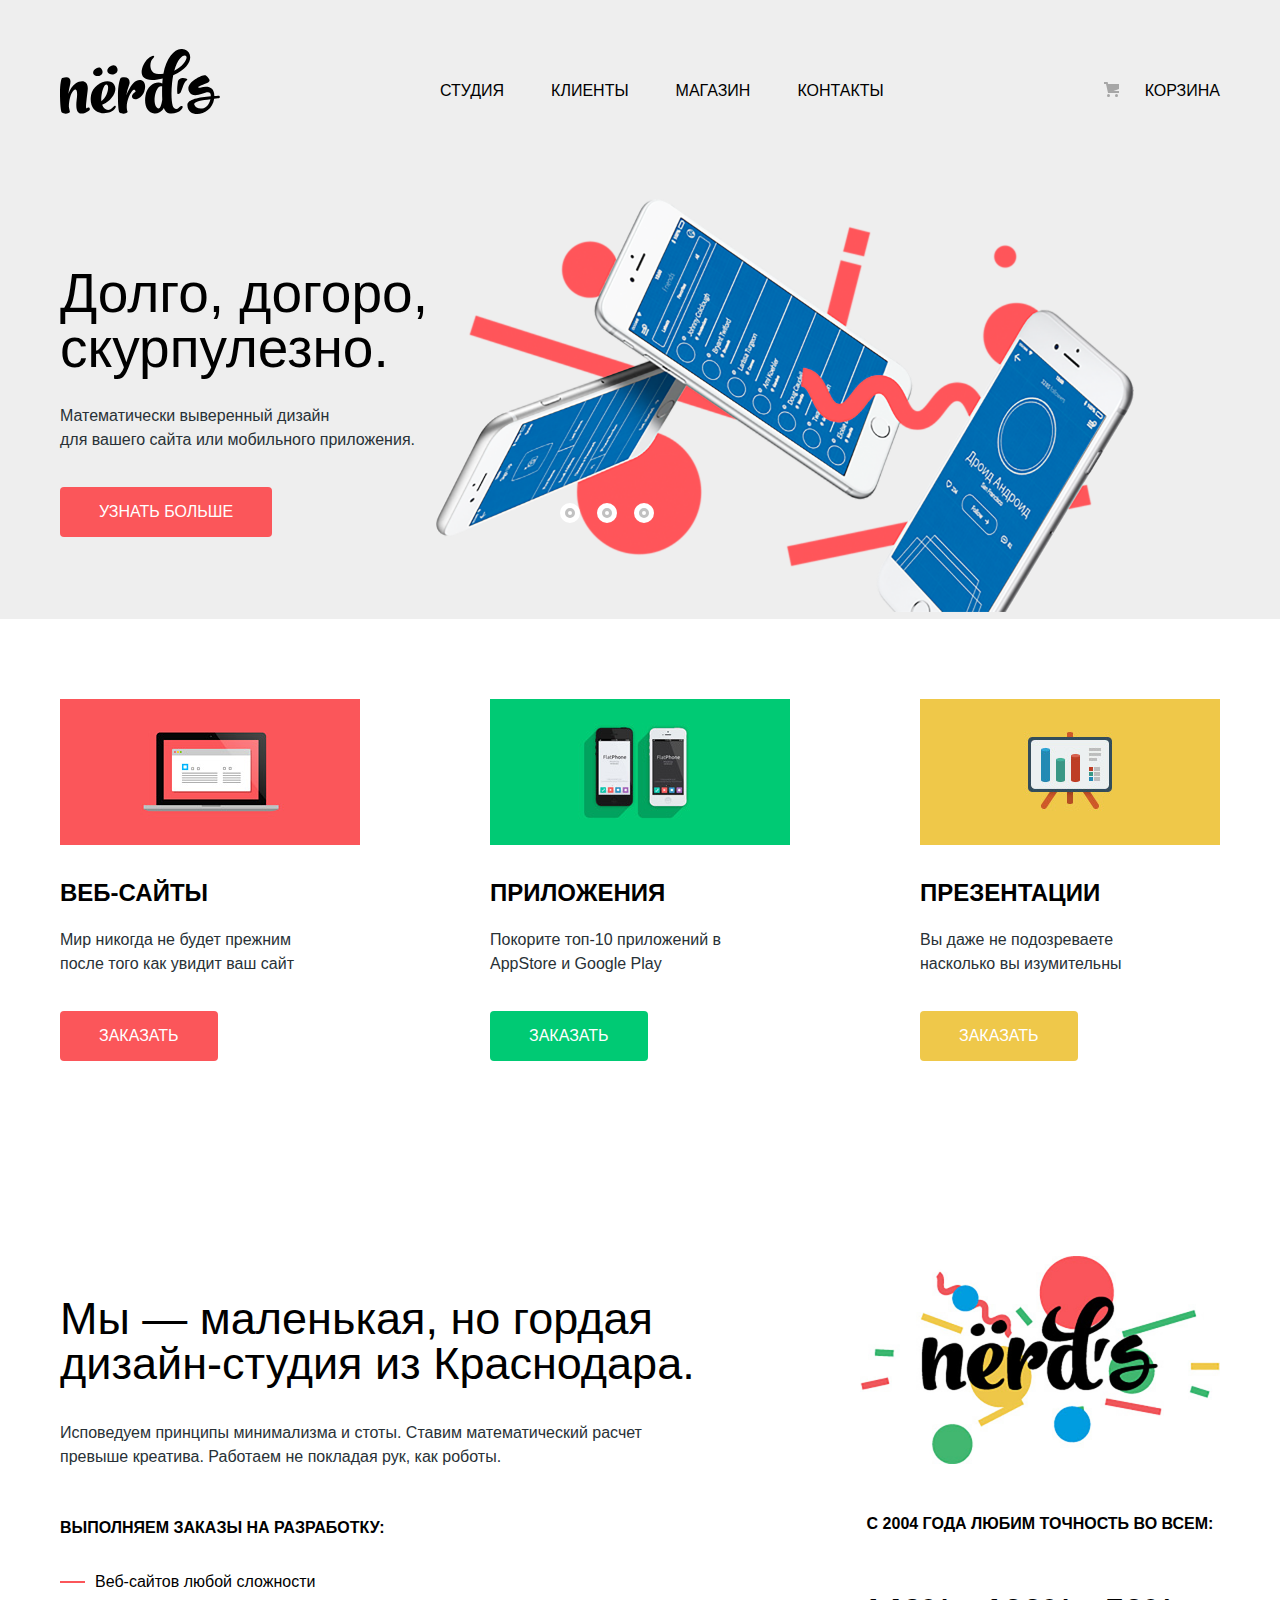
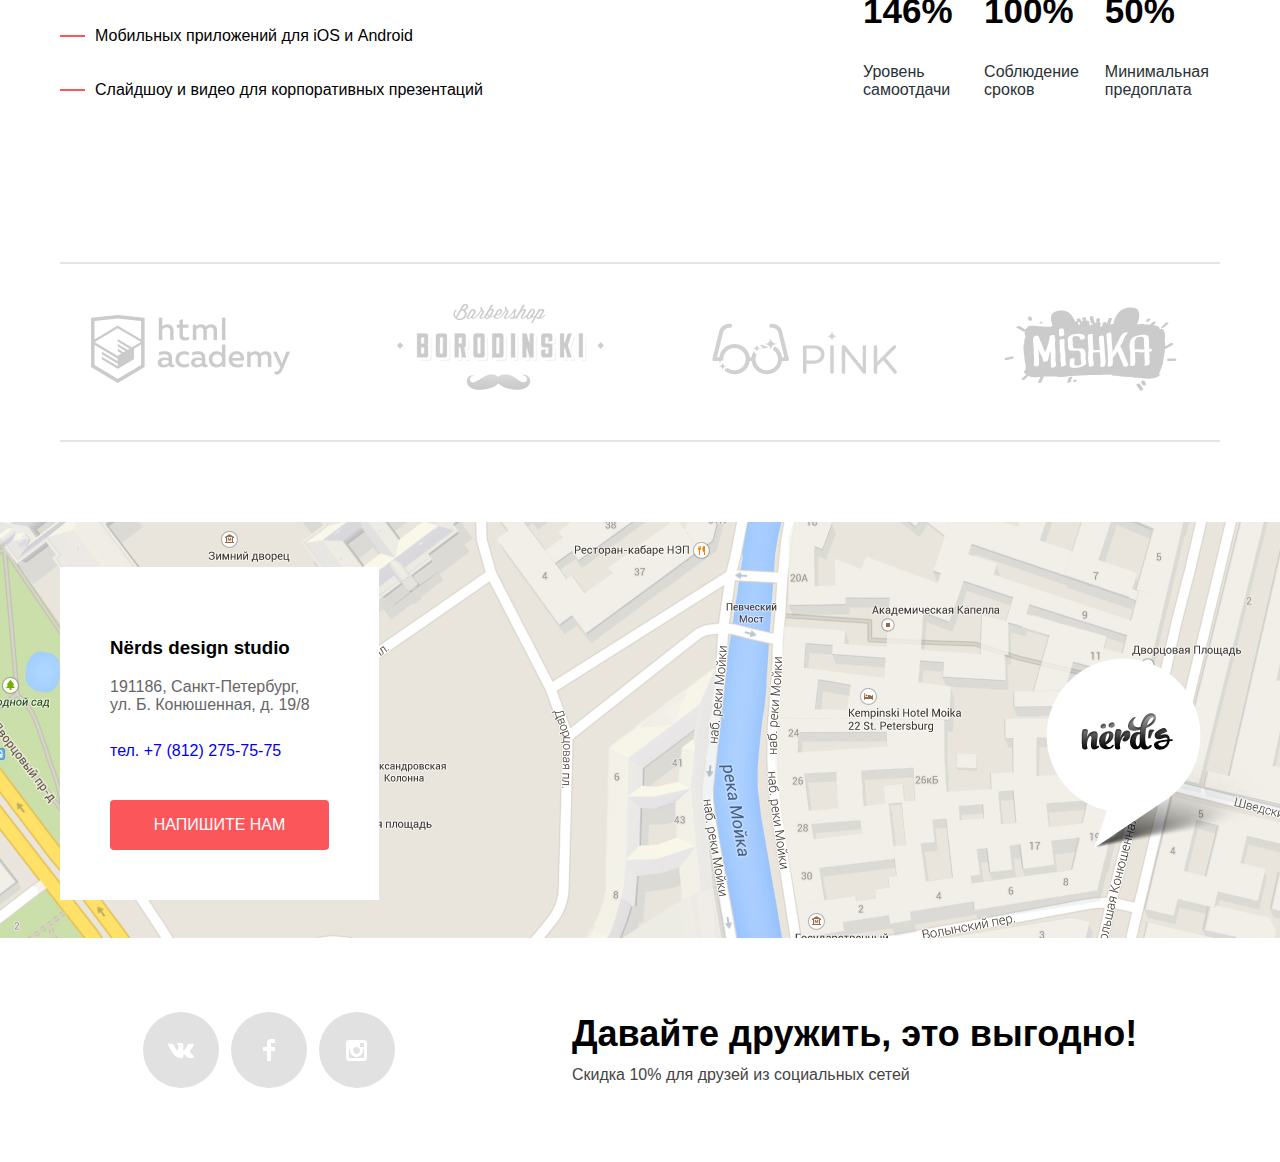
==== index.html @ 9aa7161d "Сделала слайдер, заменила картинки, прошлась по стаилгайду" ====
<!DOCTYPE html>
<html lang="ru">
  <head>
    <meta charset="utf-8">
    <link rel="stylesheet" href="css/normalize.css">
    <link rel="stylesheet" href="css/styles.css">
    <title>HTML Academy: Нёрдс</title>
  </head>
  <body>
    <header class="main-header">
      <div class="container">
        <nav class="main-navigation">        
          <a class="main-logo">
            <img class="logo" src="img/nerds-logo.svg" width="160" height="65" alt="Логотип Нердс">
          </a>
          <ul class="links">
            <li><a class="links-item" href="#">Студия</a></li>
            <li><a class="links-item" href="#">Клиенты</a></li>
            <li><a class="links-item" href="catalog.html">Магазин</a></li>
            <li><a class="links-item" href="#">Контакты</a></li>
          </ul>
          <a class="links-item cart" href="#">Корзина </a>
        </nav>
      </div>
    </header>
    <main>
      <input class="visually-hidden" type="radio" id="product-1" name="toggle" checked>
      <input class="visually-hidden" type="radio" id="product-2" name="toggle">
      <input class="visually-hidden" type="radio" id="product-3" name="toggle">

      <div class="slider-background">
        <div class="container">
          <section class="slider-section">
            <div class="slider-controls">
              <label for="product-1">Первый</label>
              <label for="product-2">Второй</label>
              <label for="product-3">Третий</label>
            </div>
            
            <div class="slide" id="slide1">
              <div class="slider-box">
                <div class="slider-description">
                  <h3 class="slider-title phone">Долго, догоро, скурпулезно.</h3>
                  <p class="slider-text phone">Математически выверенный дизайн<br> 
                  для вашего сайта или мобильного приложения.</p>
                  <a class="main-button" href="#">Узнать больше</a>
                </div>
                <div>
                  <img class="slider-image-phone" src="img/slide-picture_phone.png" width="698" height="413" alt="слайдер-телефоны">
                </div>
              </div>
            </div>
            
            <div class="slide" id="slide2">
              <div class="slider-box">
                <div class="slider-description">
                  <h3 class="slider-title pc">Любим математику как никто другой</h3>
                  <p class="slider-text pc">Никакого креатива, только математические формулы для расчета идеальных пропорций.</p>
                  <a class="main-button" href="#">Узнать больше</a>
                </div>
                <div>
                  <img class="slider-image-pc" src="img/slide-picture_pc.png" width="663" height="413" alt="слайдер-компьютеры">
                </div>
              </div>
            </div>
            
            <div class="slide" id="slide3">
              <div class="slider-box">
                <div class="slider-description">
                  <h3 class="slider-title gadget">Только ночь, только хардкор</h3>
                  <p class="slider-text gadget">Работать днем, как все? Мы против этого.<br> Ближе к полуночи работа только начинается.</p>
                  <a class="main-button" href="#">Узнать больше</a>
                </div>
                <div>
                  <img class="slider-image-gadget" src="img/slide-picture_gadget.png" width="759" height="413" alt="слайдер-телефоны">
                </div>
              </div>
            </div>
            
          </section>
        </div>
      </div>

      <h1 class="visually-hidden">Студия Нердс</h1>
      <section>          
      <h2 class="visually-hidden">Товары</h2>
        <div class="container">
          <ul class="goods">
            <li class="web-sites">
              <img class="goods-image" src="img/advantage-picture-red.png" width="300" height="146" alt="веб-сайты">
              <h3 class="goods-title">Веб-сайты</h3>
              <p class="goods-text">Мир никогда не будет прежним после того как увидит ваш сайт</p>
              <a class="main-button" href="#">Заказать</a>
            </li>
            <li class="app">
              <img class="goods-image" src="img/advantage-picture-green.png" width="300" height="146" alt="приложения">
              <h3 class="goods-title">Приложения</h3>
              <p class="goods-text">Покорите топ-10 приложений в AppStore и Google Play</p>
              <a class="main-button" href="#">Заказать</a>
            </li>
            <li class="presentation">
              <img class="goods-image" src="img/advantage-picture-yellow.png" width="300" height="146" alt="презентации">
              <h3 class="goods-title">Презентации</h3>
              <p class="goods-text">Вы даже не подозреваете насколько вы изумительны</p>
              <a class="main-button" href="#">Заказать</a>
            </li>
          </ul>
        </div>
      </section>

      <section class="about">
        <div class="container">
          <div class="about">
            <div class="about-text">
              <h3>Мы — маленькая, но гордая дизайн-студия из Краснодара.</h3>
              <p>Исповедуем принципы минимализма и стоты. Ставим математический расчет превыше  креатива. Работаем не покладая рук, как роботы.</p>
              <h4>Выполняем заказы на разработку:</h4>
              <ul class="order">
                <div class="line">
                  <li>Веб-сайтов любой сложности</li><div>
                <div class="line">
                  <li>Мобильных приложений для iOS и Android</li><div>
                <div class="line">
                  <li>Слайдшоу и видео для корпоративных презентаций</li><div>
              </ul>
            </div>

            <div class="about-numbers">
              <img src="img/nerds-picture.jpg" width="360" height="208" alt="Картинка Нердс">
              <p>с 2004 года Любим точность во всем:</p>
              <table>
                <tr class="table-values">
                  <td>146%</td>
                  <td>100%</td>
                  <td>50%</td>
                </tr>
                <tr class="table-features">
                  <td>Уровень самоотдачи</td>
                  <td>Соблюдение сроков</td>
                  <td>Минимальная предоплата</td>
                </tr>
              </table>
            </div>
          </div>
        </div>
      </section>

      <section class="partners">
        <div class="container">
          <div class="partners-links">
            <a href="https://htmlacademy.ru/intensive/htmlcss">
              <img src="img/htmlacademy-logo.png" width="199" height="68" alt="Логотип Академии HTML">
            </a>
            <a href="#">
              <img src="img/borodinski-logo.png" width="209" height="90" alt="Логотип Бородинский">
            </a>
            <a href="#">
              <img src="img/pink-logo.png" width="185" height="52" alt="Логотип Pink">
            </a>
            <a href="#">
              <img src="img/mishka-logo.png" width="173" height="84" alt="Логотип Мишка">
            </a>
          </div>
        </div>
      </section>
      
      <section class="map-section"> 
        <div class="container">
          <div class="map-textbox">
            <h3>Nёrds design studio</h3>
            <p>191186, Санкт-Петербург,<br> 
                ул. Б. Конюшенная, д. 19/8</p>
            <a href="#" >тел. +7 (812) 275-75-75</a>
            <a class="main-button" href="#">Напишите нам</a>
          </div>
        </div>
      </section>
      
    </main>
    <footer>
      <div class="container">
        <div class="bottom-footer">
          <ul class="footer-icon">
            <li>
              <a href="#" aria-label="Вконтакте">
                <img src="img/vk-icon.svg" width="26" height="15" alt="Vkontake">
              </a>
            </li>
            <li>
              <a href="#" aria-label="Фейсбук">
                <img src="img/fb-icon.svg" width="12" height="22" alt="Facebook">
              </a>
            </li>
            <li>
              <a href="#" aria-label="Инстаграм">
                <img src="img/insta-icon.svg" width="21" height="21" alt="instagram">
              </a>
            </li>
          </ul>
          <div class="footer-text">
            <h2>Давайте дружить, это выгодно!</h2>
            <p>Скидка 10% для друзей из социальных сетей</p>
          </div>
        </div>
      </div>
    </footer>
    <div class="popup">
      <div class="popup-top">
        <p>Напишите нам</p>
        <a href="#" class="close-cross-button"></a>
        <span class="visually-hidden">Закрыть<span>
      </div>
      <form class="popup-form" action="https://echo.htmlacademy.ru" method="post">
        <div>
          <label for="user-name">Ваше имя:</label>
          <input class="popup-field name" id="user-name" type="text" name="name" placeholder="Имя Фамилия" required>
        </div>
        <div>
          <label for="user-email">Ваш e-mail:</label>
          <input class="popup-field email" id="user-email" type="email" name="email" placeholder="email@example.com" required>
        </div>
        <div>
          <label for="user-text">Текст письма:</label>
          <textarea class="popup-field text" name="comment" id="user-text" rows="5" placeholder="В свободной форме" required></textarea>
        </div>
        <button class="main-button">Отправить</button>
      </form>      
    </div>
  </body>
</html>
---- css/styles.css ----
@font-face {
  font-family: "Roboto";
  src: url("fonts/roboto.woff2") format("woff2");
  src: url("fonts/roboto.woff") format("woff");
  font-weight: normal;
  font-style: normal;
}

@font-face {
  font-family: "Roboto";
  src: url("fonts/robotomedium.woff2") format("woff2");
  src: url("fonts/robotomedium.woff") format("woff");
  font-weight: 500;
  font-style: normal;
}

@font-face {
  font-family: "Roboto";
  src: url("fonts/robotobold.woff2") format("woff2");
  src: url("fonts/robotobold.woff") format("woff");
  font-weight: bold;
  font-style: normal;
}

body {
  font-family: "Roboto", Arial, sans-serif;
  font-size: 16px;
  line-height: 24px;
  color: #000000;
  background-color: #ffffff;  
}

html { 
  box-sizing: border-box; 
}

*, *::before, *::after { 
  box-sizing: inherit; 
}

a {
  text-decoration: none
}

.main-header {
  background-color: #eeeeee;
  margin: 0 auto; 
}

.main-navigation {
  color: #000000;  
  text-transform: uppercase;
  font-weight: 500;
  display: flex;
  justify-content: space-between;
  padding-top: 49px;
  line-height: 30px;
  width: 1160px;
  margin: 0 auto;
  align-items: center;
}

.main-navigation li {
  list-style: none;
}

.main-logo {  
  width: 160px;
  height: 65px;
} 

.logo:hover,
.logo:focus {
  opacity: 0.8;
}

.logo:active {
  opacity: 0.3;
}

.links {
  display: flex;
  justify-content: space-between;
  flex-wrap: wrap;
  padding: 0;
  margin: 0 30px;
  
}

.links li {
  padding: 26px 0px 8px;
  align-items: center;
}

.links li:not(:last-child) {
  padding-right: 47px;
}

.links-item {
  color: #000000;
}

.links-item:hover{
  color: #fb565a;
}

.links-item:active {
  color: rgba(0, 0, 0, 0.3);
}

.links-item-active {
  border-bottom: 2px solid #fb565a;
  color: inherit;
}

.cart {
  padding:26px 0 8px 41px;
  position: relative;

}

.cart::before {
  position: absolute;
  content: "";
  width: 15px;
  height: 15px;
  background-image: url(../img/cart-icon.svg);
  background-repeat: no-repeat;
  top: 32px;
  left: 0px;
}

.container {
  margin: 0 auto;
  width: 1160px;
}

.slider-background {
  background-color: #eeeeee;
}

.slider-section {
  display: block;
  width: 1160px;
  margin: 0 auto;
  margin-bottom: 80px;
  position: relative;
}

.slider-controls label {
  display: inline-block;
  width: 18px;
  height: 18px;
  margin-right: 17px;

  vertical-align: top;

  background-color: transparent;
  border: 10px solid #ffffff;
  border-radius: 50%;
  cursor: pointer;
  position: relative;
}

.slider-controls label::after {
  content: "";

  position: absolute;
  top: -5px;
  left: -5px;

  width: 10px;
  height: 10px;

  background-color: transparent;
  border: 3px solid #c1c1c1;
  border-radius: 50%;
}

.slider-controls {
  position: absolute;
  bottom: 92px;
  left: 500px;
  z-index: 20;
  
  font-size: 0;
}

.slide {
  display: none;
}

#product-1:checked ~ .slider-background #slide1,
#product-2:checked ~ .slider-background #slide2,
#product-3:checked ~ .slider-background #slide3 {
  display: block;
}

.slider-description {
  padding-top: 67px;
}

.slider-box {
  display: flex;
  padding-top: 85px;
}

.slider-title {
  color: #000000;  
  font-weight: 500;
  font-size: 55px;
  line-height: 55px;
  padding: 0px;
  margin: 0px;
}

.slider-title.phone {
  width: 376px;
}

.slider-title.pc {
  width: 515px;
}

.slider-title.gadget {
  width: 408px;
}

.slider-text {
  color: #283136;
  padding-top: 28px;
  padding-bottom: 35px;
  margin: 0px;
}

.slider-text.phone {
  width: 361px;
}

.slider-text.pc {
  width: 409px;
}

.slider-text.gadget {
  width: 343px;
}

.main-button {
  font-weight: 500;
  display: inline-block;
  padding: 16px 39px;
  line-height: 18px;
  background-color: #fb565a;
  text-transform: uppercase;
  color: white;
  border-radius: 4px;
  text-align: center;
}

.slider-box a {
  background-color: #fb565a;
}

.slider-box a:hover,
.slider-box a:focus {
  background-color: #e74246;
}

.slider-box a:active {
  background-color: #d7373b;
  color: rgba(255, 255, 255, 0.3);
  box-shadow: 0 3 0 0 rgba(0, 1, 1, 0.1);
}

.goods {
  display: flex;
  justify-content: space-between;
  padding: 0;
  width: 1160px;
  margin: 0 auto;
}

.web-sites,
.app,
.presentation {
  width: 300px;
}

.goods-image {
  margin-bottom: 26px;
}

.goods li {
  list-style-type: none;
}

.goods-title {
  font-weight: bold;
  font-size: 24px;
  line-height: 30px;
  text-transform: uppercase;
  margin: 0;
}

.goods-text {
  color: #283136;
  padding: 20px 40px 0px 0px;
  margin: 0;
  padding-bottom: 35px;
}

.goods a {
  font-weight: 500;
  line-height: 18px;
  text-align: center;
  color:#ffffff;
  text-transform: uppercase;
  margin-bottom: 35px;
}

.web-sites a {
  background-color: #fb565a;
}

.web-sites a:hover,
.web-sites a:focus {
  background-color: #e74246;
}

.web-sites a:active {
  background-color: #d7373b;
  color: rgba(255, 255, 255, 0.3);
  box-shadow: 0 3 0 0 rgba(0, 1, 1, 0.1);
}

.app a {
  background-color: #00ca74;
}

.app a:hover,
.app a:focus {
  background-color: #00bc6c;
}

.app a:active {
  background-color: #00aa62;
  color: rgba(255, 255, 255, 0.3);
  box-shadow: 0 3 0 0 rgba(0, 1, 1, 0.1);
}

.presentation a {
  background-color: #efc84a;
}

.presentation a:hover,
.presentation a:focus {
  background-color: #eab534;
}

.presentation a:active {
  background-color: #e5a722;
  color: rgba(255, 255, 255, 0.3);
  box-shadow: 0 3 0 0 rgba(0, 1, 1, 0.1);
}

.visually-hidden:not(:focus):not(:active) {
  position: absolute;
  width: 1px;
  height: 1px;
  margin: -1px;
  border: 0;
  padding: 0;
  white-space: nowrap;
  clip-path: inset(100%);
  clip: rect(0 0 0 0);
  overflow: hidden;
}

.about {
  display: flex;
  justify-content: space-between;
  padding: 80px 0px;
  width: 1160px;
  margin: 0 auto;
}

.about-text {
  width: 650px;
}

.about-text h3 {
  font-size: 45px;
  line-height: 45px;
  font-weight: 500;
  margin: 0px;
  padding-bottom: 35px;
  padding-top: 40px;
}

.about-text p {
  color: #283136;
  width: 614px;
  margin: 0px;
  padding-bottom: 47px;
}

.about-text h4 {
  margin: 0;
  font-weight: bold;
  text-transform: uppercase;
}
.order {
  padding: 0;
  margin:0;
}

.order li {
  list-style-type: none;
  padding-top: 30px;
  margin: 0;
  align-items: center;
}

.line li {
  display: flex;
}
.order li:before {
  content: "";
  width: 25px;
  height: 2px;
  background: #fb565a;
  margin-right: 10px;
}

.about-numbers {
  width: 360px;
}

.about-numbers img {
  margin-bottom: 41px;
}

.about-numbers p {
  font-weight: bold;
  text-align: center;
  text-transform: uppercase;
  margin: auto;
  margin-bottom: 49px;
}

.table-values td {
  font-weight: bold;
  font-size: 35px;
  line-height: 45px;
  padding-right: 25px;
  padding-bottom: 27px;
}

.table-features td {
  line-height: 18px;
  color: #283136;
}

.partners {  
  width: 1160px;
  margin: 0 auto;
  margin-bottom: 80px;
  position: relative;
}

.partners-links {
  height: 180px;
  display: flex;
  justify-content: space-between;
  align-items: center;
  padding: 0px 43px 0px 31px;
  border-top: 2px solid rgba(0, 0, 0, 0.1);
  border-bottom: 2px solid rgba(0, 0, 0, 0.1);
}

.partners-links a {
  opacity: 0.2;
}

.partners-links a:hover,
.partners-links a:focus {
  opacity: 1;
}

.partners-links a:active {
  opacity: 0.1;
}

footer {
  margin: 0 auto;
  position: relative;
}

.map-section {
  position: relative;
  height: 416px;
  background: url(../img/map.jpg) no-repeat;
  background-size: cover;
}

.map-section .container {
  position: relative;
}

.map-section img { 
  width: 100%;
  height: auto;
}

.map-textbox {
  position: absolute;
  top: 45px;
  padding: 50px 50px;
  background-color: white;
  width: 319px;
}

.map-textbox .main-button {
  width: 100%;
}

/*.map-section img:last-of-type{
  position: absolute;
  top: 2450px;
  left: 800px;*/
}

.map-textbox h3 {
  font-size: 18px;
  line-height: 30px;
  font-weight: bold;
  text-transform: uppercase;
  margin: 0px;
  padding-bottom: 32px;
}

.map-textbox p {
  line-height: 18px;
  margin: 0px;
  color: #666666;
  padding-bottom: 25px;
}

.map-textbox a:last-of-type {
  margin-top: 37px;
}

.bottom-footer {
  display: flex;
  justify-content: space-around;
  width: 1160px;
  margin: 0 auto;
}

.footer-icon {  
  list-style: none;
  padding: 0;
  margin: 0;
  display: flex;
  align-items: center;
}

.footer-icon li { 
  height: 76px;
  width: 76px; 
  background-color: #e1e1e1;
  margin-right: 12px;
  border-radius: 50%;
  justify-content: center;
  align-items: center;
}

.footer-icon a {
  display: flex;
  justify-content: center;
  align-items: center;
  padding: 0;
  margin: 0;
  height: 76px;
  width: 76px;
}

.footer-icon li:hover,
.footer-icon li:focus {
  background-color: #e74246;
}

.footer-icon li:active {
  background-color: #d7373b;
  box-shadow: 0 3 0 0 rgba(0, 1, 1, 0.1);
}

.footer-icon img:active {
  opacity: 0,3;
}

.footer-text {
  text-align: left;
  align-self: center;
}

.footer-text h2 {
  font-size: 36px;
  line-height: 36px;
  font-weight: bold;
  padding: 78px 0px 12px;
  margin: 0;
}

.footer-text p {
  line-height: 22px;
  color: #444444;
  padding-bottom: 76px;
  margin: 0;
}

.popup {
  position: fixed;
  right: 0px;
  bottom: 950px;
  background-color: #ffffff;
  width: 960px;
  height: 590px;
  padding: 73px 100px 0px;
  margin: 0 auto;
  position: relative;
  box-shadow: 0px 20px 40px rgba(0, 1, 1, 0.75);
  display: none;
}

.popup-top {
  display: flex;
  justify-content: space-between;
}

.close-cross-button::before {
  position: absolute;
  content: "";
  top: 78px;
  left: 849px;
  width: 21px;
  height: 21px;
  background-image: url("../img/close-cross.svg");
  background-repeat: no-repeat;
  opacity: 0.3;
}

.close-cross-button:hover::before,
.close-cross-button:focus::before {
  opacity: 1;
}

.close-cross-button:active::before {
  opacity: 0.1;
}

.popup-form {
  display: flex;
  flex-wrap: wrap;
  flex-direction: row;
}

.popup-form label {
  display: block;
}

.popup p {
  font-weight: 500;
  font-size: 45px;
  line-height: 45px;
  padding-bottom: 49px;
  margin: 0;
}

.popup label {
  font-weight: bold;
  line-height: 18px;
}

.popup-field {
  color: #444444;
  line-height: 18px;
  border: 2px solid #d7dcde;
  padding: 16px;
}

.popup-field::placeholder {
  color: rgba(68, 68, 68, 0.5)

}

.popup-field:hover {
  border-color: #b4b9bb;
}

.popup-field:focus {
  border-color: #000000;
}

.popup-field:invalid {
  border-color: #e74246;
  color: #e74246;
}

.name, .email {
  width: 360px;
  height: 50px;
  margin: 12px 0px 36px 0px;
}

.name {
  margin-right: 38px;
}

.text {
  width: 760px;
  height: 118px;
  margin-top: 12px;
  margin-bottom: 45px;
  resize: none;
}

.container-title {
  background-color: #eeeeee;
  padding: 0 140px;
  margin-bottom: 67px;
}

.title {
  font-size: 55px;
  line-height: 55px;
  text-align: center;
  font-weight: 500;
  padding-top: 82px;
  padding-bottom: 116px;
  background-color: #eeeeee;
  width: 1160px;
  margin: 0 auto;
}

.selection-title {
  color: #000000;
  font-size: 18px;
  line-height: 30px;
  font-weight: bold;
  text-transform: uppercase;
  margin: 0;
}

.visually-hidden:not(:focus):not(:active),
input[type="checkbox"].visually-hidden,
input[type="radio"].visually-hidden {
  position: absolute;

  width: 1px;
  height: 1px;
  margin: -1px;
  border: 0;
  padding: 0;

  white-space: nowrap;

  clip-path: inset(100%);
  clip: rect(0 0 0 0);
  overflow: hidden;
}

.measure {
  margin-right: 140px;
}

.measure-section .container {
  display: flex;
}

.measure .selection-title {
  letter-spacing: 0.18px;
}

.measure h3 {
  padding-bottom: 56px;
  margin: 0;
}

.filter-item {
  margin: 0;
  padding: 0;  
  border: none;  
}

.range-filter {
  width: 261px;
  margin-top: 59px;
}

.filter-item legend {
  font-size: 18px;
  line-height: 30px;
  text-transform: uppercase;
  font-weight: bold;
}

.range-controls {
  position: relative;
  
  height: 80px;
  margin-bottom: 13px;
  padding-top: 39px;
  padding-right: 21px;
  padding-left: 21px;
  
  background-color: #eeeeee;
  
  border-radius: 3px;
}

.range-controls .scale {
  height: 2px;

  background: #d7dcde;
}

.range-controls .bar {
  width: 70%;
  height: 2px;

  background: #00cc76;
}

.range-controls .toggle {
  box-sizing: content-box;
  position: absolute;
  top: 31px;
  left: 0;
  
  width: 4px;
  height: 4px;
  padding: 0;

  border: 8px solid #ffffff;
  background-color: #ababab;
  box-shadow: 0 2px 1px 0 #cfcfcf;
  border-radius: 50%;
}

.range-controls .toggle-min {
  left: 20px;
}

.range-controls .toggle-max {
  left: 170px;
}

.price-controls {
  font-size: 0;
}

.price-controls label {
  display: inline-block;
  width: 50%;
  
  font-size: 16px;
  line-height: 22px;
  text-transform: uppercase;
  color: #283136;
}

.price-controls input {
  width: 80px;
  padding: 8px 10px;
  margin-left: 12px;
  
  font-family: Roboto, Arial, sans-serif;
  font-size: 16px;
  line-height: 22px;
  text-align: center;
  color: #283136;
  
  border: none;
  border-radius: 3px;
  background: #eeeeee;
}

.max-price {
  text-align: right;
}

.selection {
  border: none;
  display: flex;
  flex-direction: column;
  margin: 0;
  margin-top: 57px;
  padding: 0px;
}

.selection .selection-title {
  padding-bottom: 21px;
}

.selection label {
  position: relative;
}

fieldset li{
  list-style-type: none;
}

.filter-input-checkbox + label::before {
  content: "";
  position: absolute;
  left: -42px;
  top: 5;

  width: 23px;
  height: 23px;

  background-image: url("../img/checkbox-off.svg");
  background-repeat: no-repeat;
  background-position: 0 0;

  opacity: 0.4
}

.filter-input-checkbox:checked + label::before {
  content: "";

  position: absolute;
  left: -42px;
  top: 5;

  width: 27px;
  height: 23px;
  
  background-image: url("../img/checkbox-on.svg");
  background-repeat: no-repeat;
  background-position: 0 0;

  opacity: 0.4
}

.filter-input-radio + label::before {
  content: "";

  position: absolute;
  left: -42px;
  top: -3px;

  width: 25px;
  height: 25px;
  
  background-image: url("../img/radio-off.svg");
  background-repeat: no-repeat;
  background-position: 0 0;

  opacity: 0.4;
}

.filter-input-radio:checked + label::before {
  content: "";

  position: absolute;
  top: -3px;
  left: -42px;

  width: 25px;
  height: 25px;

  background-image: url("../img/radio-on.svg");
  background-repeat: no-repeat;
  background-position: 0 0;

  opacity: 0.4;
}

.filter-input:hover + label::before{
  opacity: 1
}

.filter-input:checked:hover + label::before{
  opacity: 1
}

.filter-input:disabled + label::before {
  opacity: 0.1;
}

.selection-features {
  color: #283136;
  line-height: 20px;
  position: relative;  
}

.selection-features:disabled {
  color: rgba(40, 49, 54, 0.3);
}

.selection li {
  padding-bottom: 20px;
} 

.selection ul {
  margin: 0;
}

.form-button {
  font-weight: 500;
  display: inline-block;
  color: #000000;
  background-color: #eeeeee;
  line-height: 18px;
  text-align: center;
  text-transform: uppercase;
  padding: 19px 0px;
  width: 260px;
  margin-top: 50px;
}

.form-button:hover,
.form-button:focus {
  background-color: #dfdfdf;
}

.form-button:active {
  color: rgba(0, 0, 0, 0.3);
  background-color:#d5d5d5;
  box-shadow: 0 3 0 0 rgba(0, 1, 1, 0.1);
}

.sort {
  display: flex;
  justify-content: space-between;
  padding-bottom: 59px;
}

.sort-links {
  display: flex;
  justify-content: space-between;
  text-transform: uppercase;
}

.sort-features {
  list-style: none;
  display: flex;
  margin: 0;
  padding: 0;
  line-height: 18px;
  font-size: 14px; 
}

.sort-features li {
  padding-right: 26px;
  opacity: 0.3;  
}

.sort-features li:last-child {
  padding-right: 0;
}

.sort-features li:hover,
.sort-features li:focus {
  opacity: 0.6;
} 

.sort-features li:active {
  opacity: 1;
} 

.arrow {
  display: flex;
  margin: 0;
}

.arrow li {
  list-style-type: none;
  opacity: 0.2; 
}

.arrow-bottom {
  display: inline-block;
  margin-right: 18px;
  width: 0;
  height: 0;
  border: 6px solid transparent;
  border-top: 10px solid black; 
}

.arrow-top {
  display: inline-block;
  width: 0;
  height: 0;
  border: 6px solid transparent;
  border-bottom: 10px solid black;
}

.arrow li:hover,
.arrow li:focus{
   opacity: 0.6;
} 

.arrow li:active {
  opacity: 1;
} 

.site-examples {
  display: flex;
  flex-wrap: wrap;
  justify-content: space-between;
  width: 760px;
}

.site-examples-item {
  padding-bottom: 33px;
  border-top: 30px solid #f1f1f1;
  border-radius: 3px;
  position: relative;  
}

.site-examples-item:hover {
  border-color: #4b4b4b;
}

.site-examples-item::after {
  content: "";
  height: 10px;
  width: 10px;
  background: #fff;
  border-radius: 50%;
  box-shadow: 17px 0 0 #fff, 34px 0 0 #fff;
  position: absolute;
  left: 12px;
  top: -20px;
}

.site-examples-item:hover .site-hover {
  display: block;

}

.site-hover a {
  color: #000000;
  font-size: 18px;
  line-height: 30px;
  text-align: center;
  font-weight: bold;
  text-transform: uppercase;
}

.site-hover a:hover,
.site-hover a:focus {
  color: #fb565a;
}

.site-hover a:active {
  color: rgba(0, 0, 0, 0.3);
}

.site-hover p {
  color: #666666;
  line-height: 18px;
  text-align: center;
}

.site-hover button:hover,
.site-hover button:focus {
  background-color: #e74246;
 }

.site-hover button:active {
  background-color: #d7373b;
  box-shadow: 0 3 0 0 rgba(0, 1, 1, 0.1);
 }

.site-hover {
  background-color: #eeeeee; 
  text-align: center;
  padding-top: 35px;
  padding-bottom: 43px;
  width: 360px;
  display: none;
  position: absolute;
  bottom: 40px;
}

.pagination {
  padding: 27px 0 60px 0;
  margin: 0;
  display: flex;
  flex-wrap: wrap;
  list-style-type: none;
}

.pagination a {
  display: block;
  padding: 16px 22px;
  color: #000000;
  font-weight: 500;
}

.page {
  background-color: #eeeeee;
  line-height: 18px;
  font-weight: 500;
  color: black;
  border-radius: 3px;
  margin-right: 11px;  
}

.page:last-child {
  margin-right: 0;
}

.page:hover,
.page:focus {
  background-color: #dfdfdf;
}

.page:active {
  background-color: #d5d5d5;
  border-top: #c1c1c1;
  color: rgba(0, 0, 0, 0.3);
}

.pagination a:active {
  opacity: 0.3;
}

.next {
  padding: 0 79px;
  text-transform: uppercase;
}

.carrent {
  outline: 3px solid #dbdbdb;
  outline-offset: -3px;
  background-color: white;
}
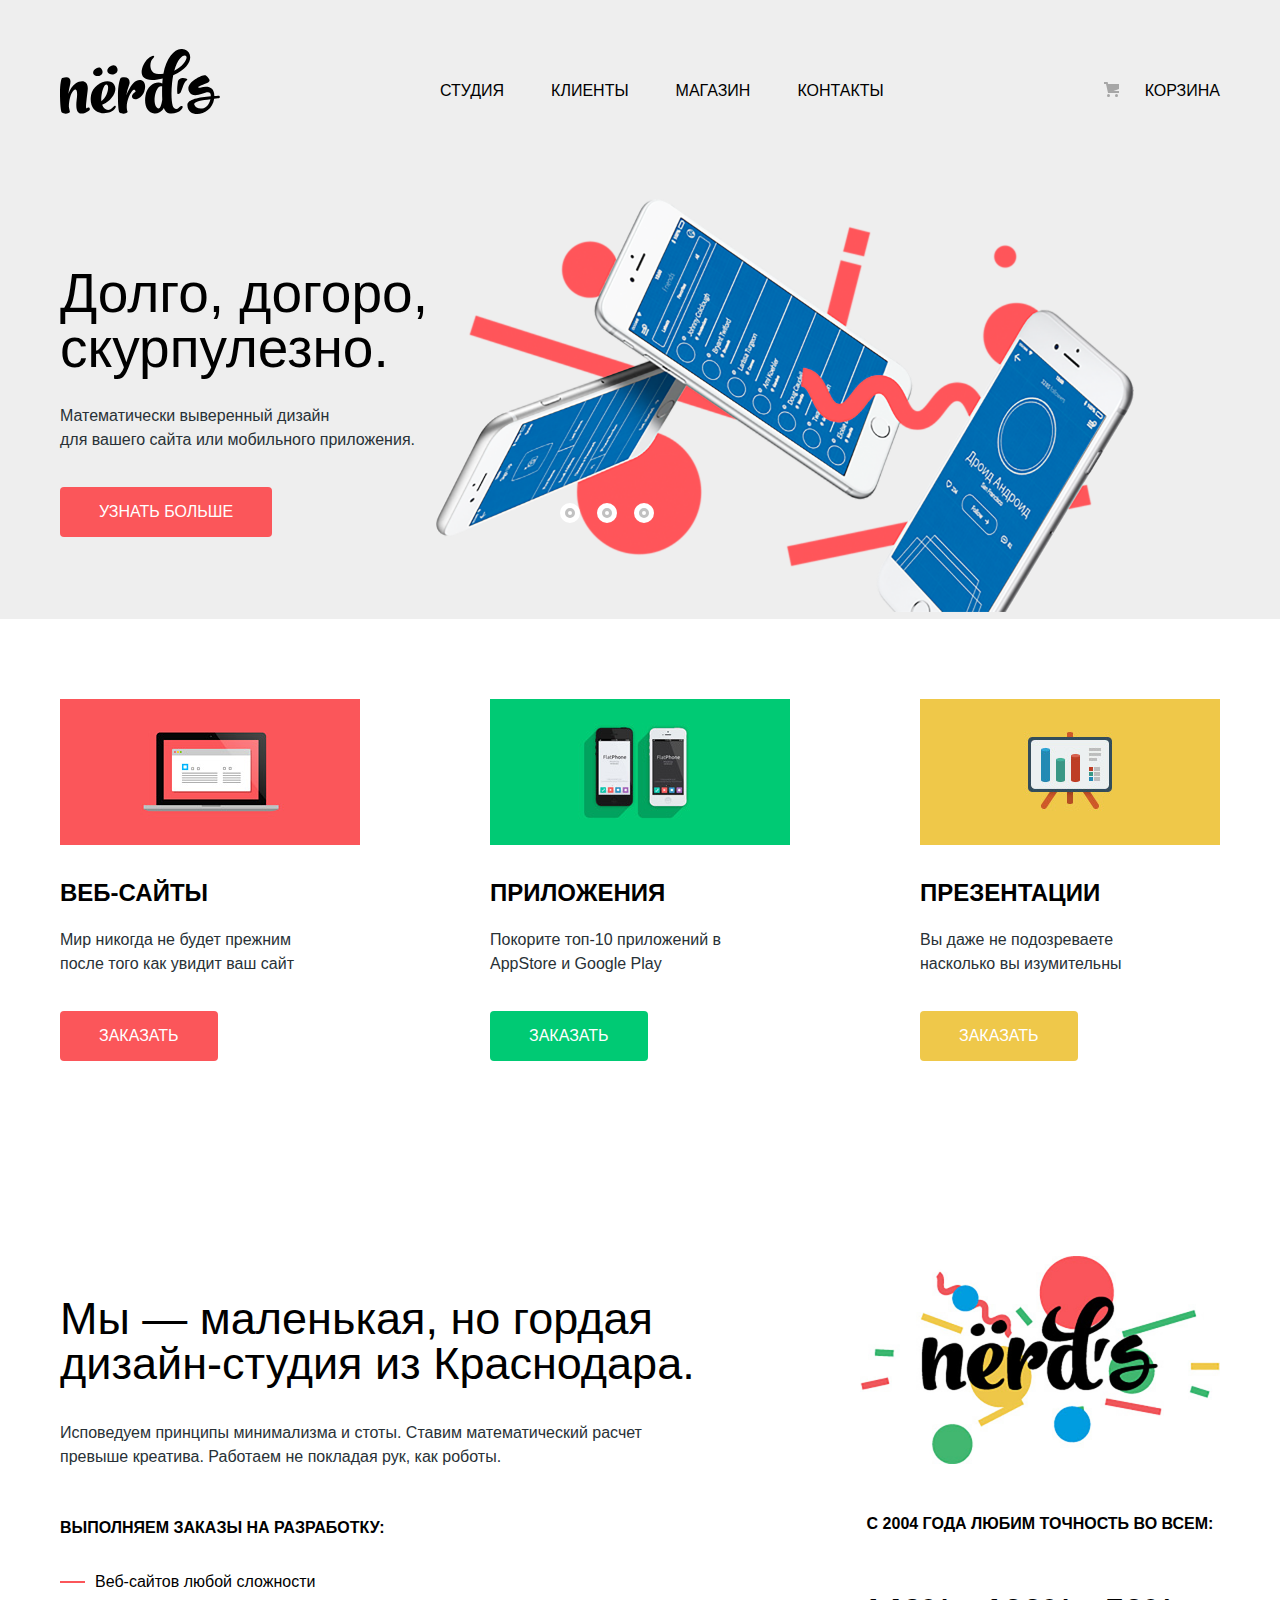
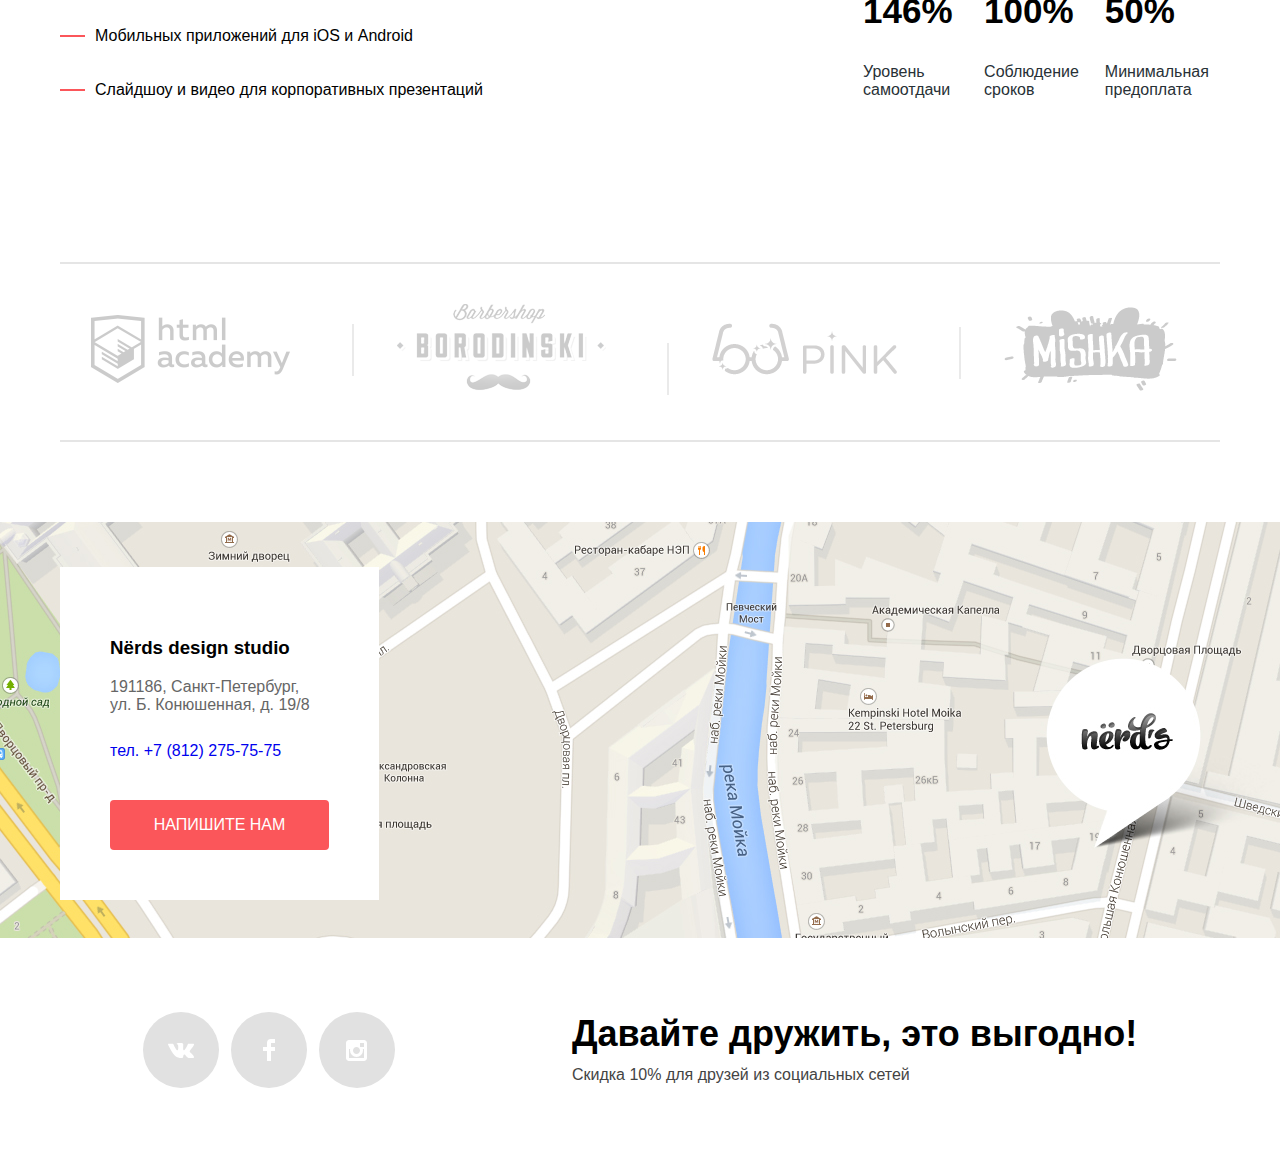
==== commit e7845a6a: "Добавила script" ====
--- a/index.html
+++ b/index.html
@@ -171,7 +171,7 @@
             <p>191186, Санкт-Петербург,<br> 
                 ул. Б. Конюшенная, д. 19/8</p>
             <a href="#" >тел. +7 (812) 275-75-75</a>
-            <a class="main-button" href="#">Напишите нам</a>
+            <a class="main-button login-link" href="#">Напишите нам</a>
           </div>
         </div>
       </section>
@@ -223,8 +223,9 @@
           <label for="user-text">Текст письма:</label>
           <textarea class="popup-field text" name="comment" id="user-text" rows="5" placeholder="В свободной форме" required></textarea>
         </div>
-        <button class="main-button">Отправить</button>
+        <button type="submit" class="main-button">Отправить</button>
       </form>      
     </div>
   </body>
+  <script src="js/script.js"></script>
 </html>
--- a/css/styles.css
+++ b/css/styles.css
@@ -255,6 +255,10 @@
   color: white;
   border-radius: 4px;
   text-align: center;
+}
+
+.site-hover .main-button {
+  border-radius: 4px;
 }
 
 .slider-box a {
@@ -480,6 +484,7 @@
 
 .partners-links a {
   opacity: 0.2;
+  position: relative;
 }
 
 .partners-links a:hover,
@@ -490,6 +495,20 @@
 .partners-links a:active {
   opacity: 0.1;
 }
+
+.partners-links a:not(:first-child):before {
+  content: "";
+
+  position: absolute;
+  top: 20px;
+  left: -45px;
+
+  width: 2px;
+  height: 52px;
+
+  background-color: rgba(0, 0, 0, 0.4);
+}
+
 
 footer {
   margin: 0 auto;
@@ -700,6 +719,7 @@
 
 .popup-field:focus {
   border-color: #000000;
+  outline: none;
 }
 
 .popup-field:invalid {
@@ -723,6 +743,10 @@
   margin-top: 12px;
   margin-bottom: 45px;
   resize: none;
+}
+
+.modal-show {
+  display: block;
 }
 
 .container-title {
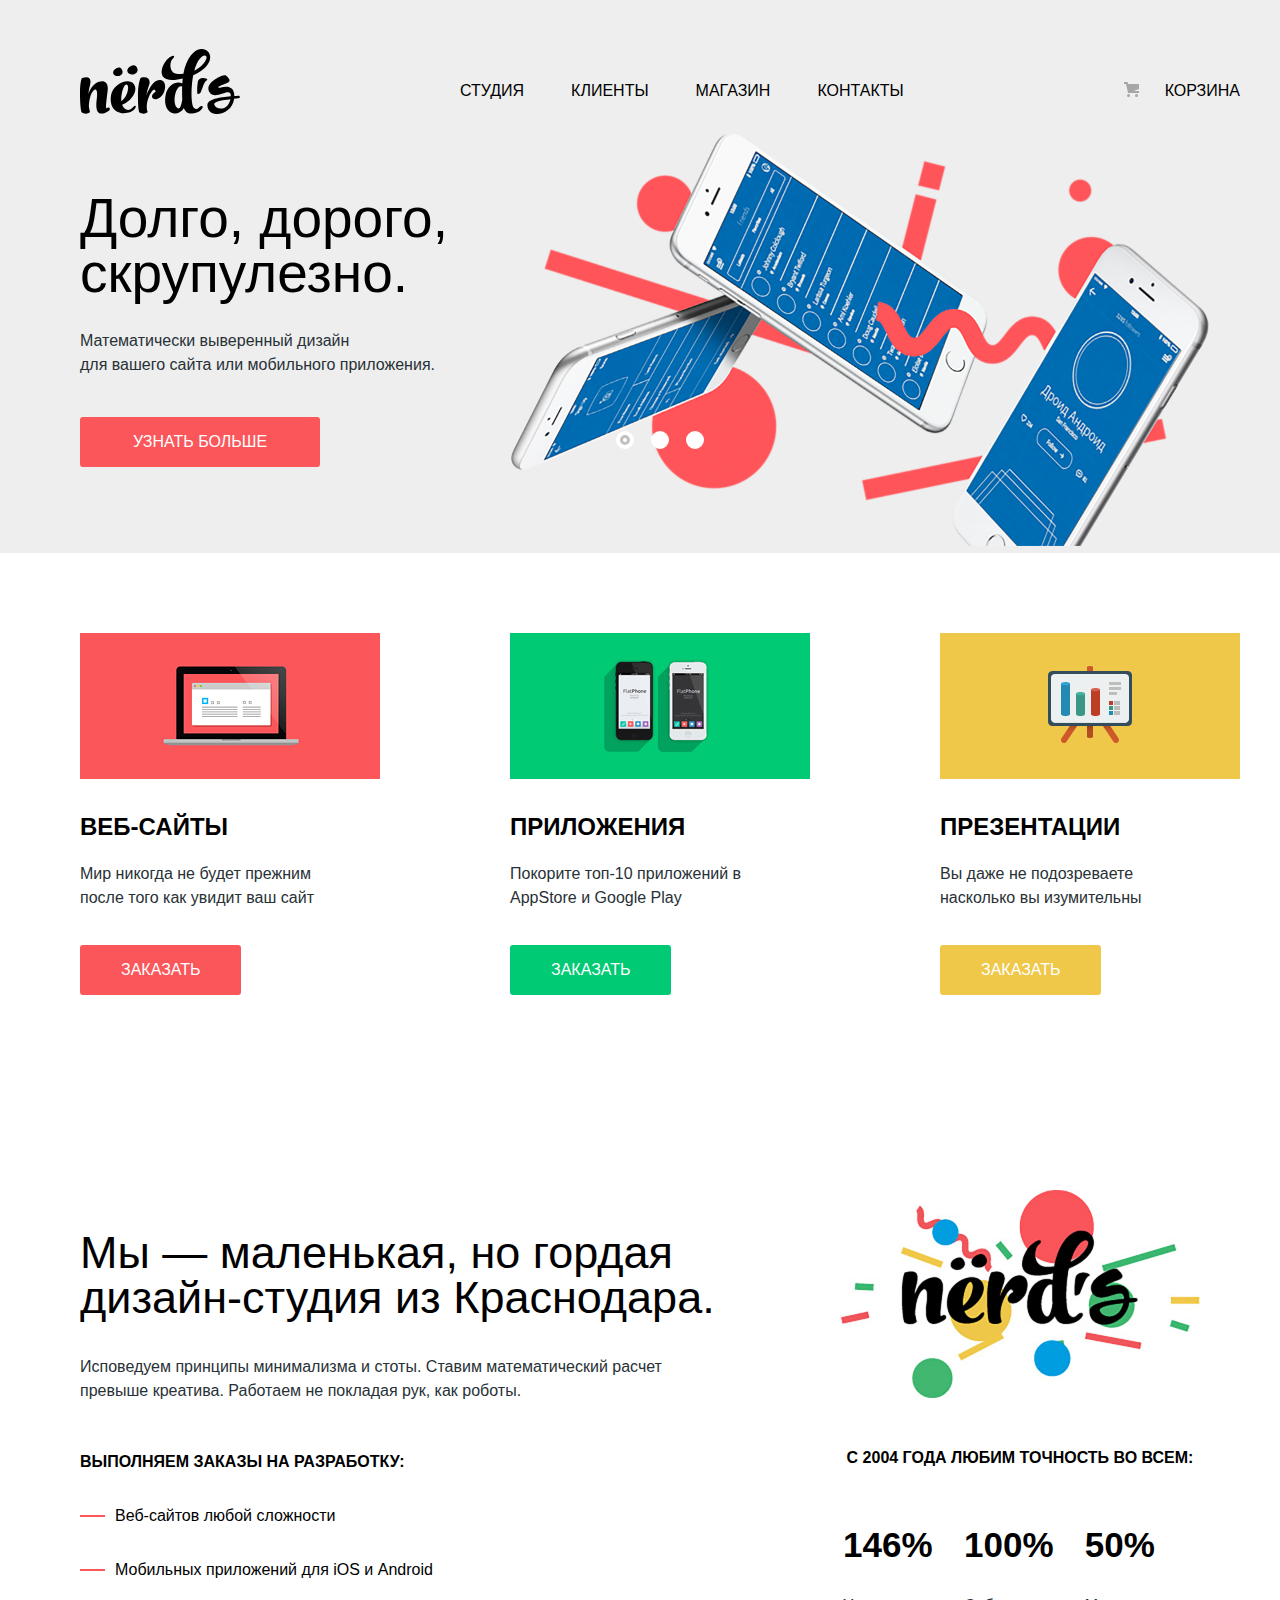
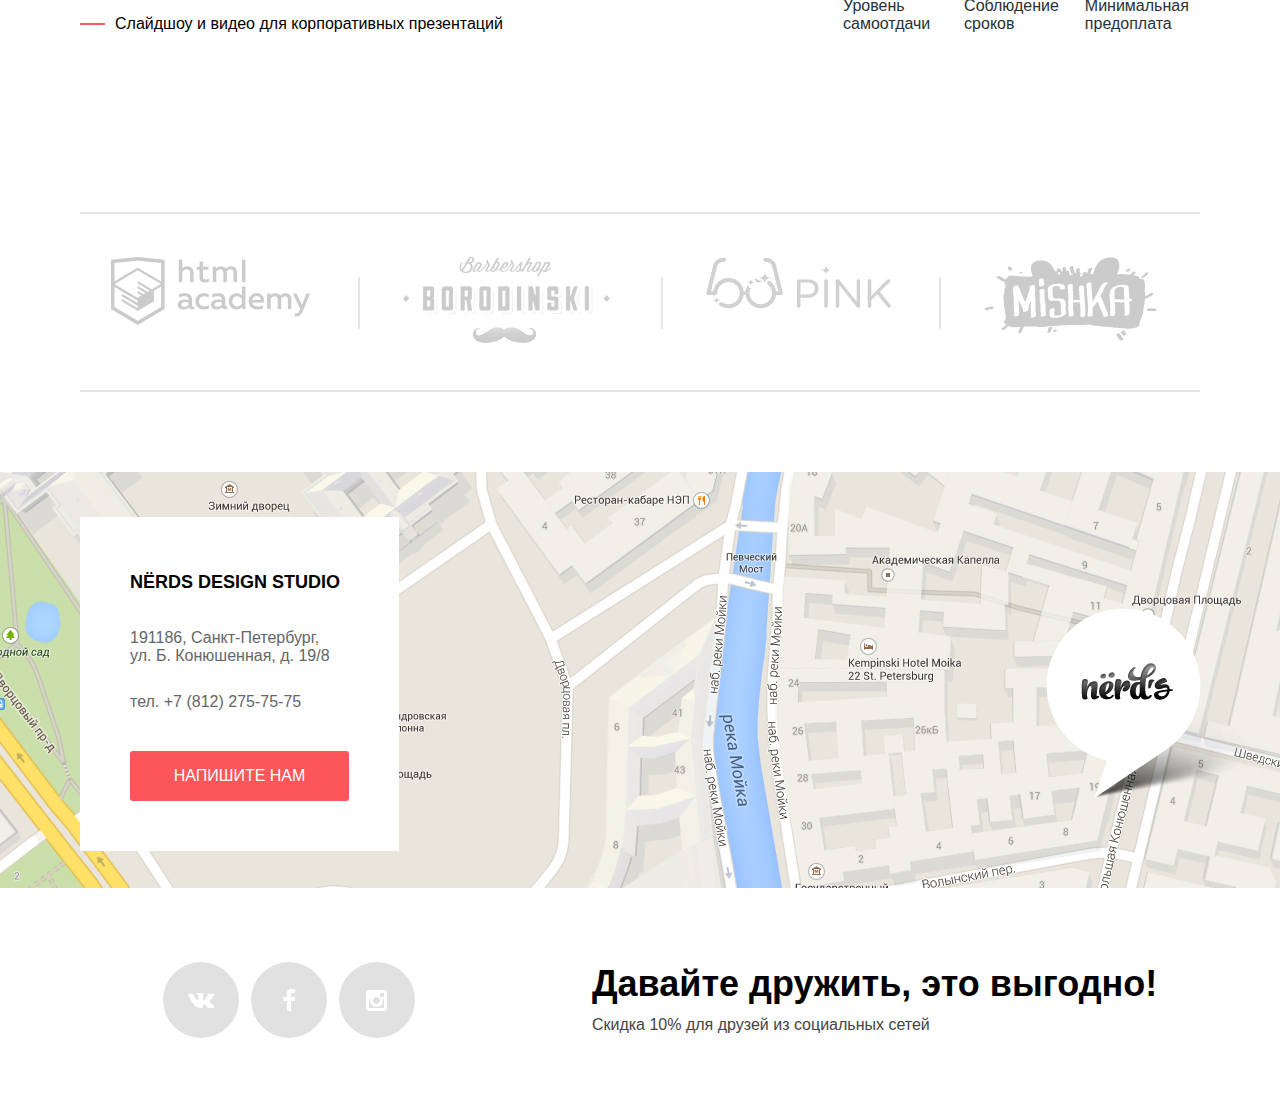
==== commit 00b707e2: "Стилизовано по стаилгайду, проверено по валидатору + прочие замечания" ====
--- a/index.html
+++ b/index.html
@@ -40,7 +40,7 @@
             <div class="slide" id="slide1">
               <div class="slider-box">
                 <div class="slider-description">
-                  <h3 class="slider-title phone">Долго, догоро, скурпулезно.</h3>
+                  <h3 class="slider-title phone">Долго, дорого, скрупулезно.</h3>
                   <p class="slider-text phone">Математически выверенный дизайн<br> 
                   для вашего сайта или мобильного приложения.</p>
                   <a class="main-button" href="#">Узнать больше</a>
@@ -115,13 +115,10 @@
               <h3>Мы — маленькая, но гордая дизайн-студия из Краснодара.</h3>
               <p>Исповедуем принципы минимализма и стоты. Ставим математический расчет превыше  креатива. Работаем не покладая рук, как роботы.</p>
               <h4>Выполняем заказы на разработку:</h4>
-              <ul class="order">
-                <div class="line">
-                  <li>Веб-сайтов любой сложности</li><div>
-                <div class="line">
-                  <li>Мобильных приложений для iOS и Android</li><div>
-                <div class="line">
-                  <li>Слайдшоу и видео для корпоративных презентаций</li><div>
+              <ul class="order">              
+                <li>Веб-сайтов любой сложности</li>
+                <li>Мобильных приложений для iOS и Android</li>             
+                <li>Слайдшоу и видео для корпоративных презентаций</li>
               </ul>
             </div>
 
@@ -146,21 +143,30 @@
       </section>
 
       <section class="partners">
-        <div class="container">
-          <div class="partners-links">
-            <a href="https://htmlacademy.ru/intensive/htmlcss">
-              <img src="img/htmlacademy-logo.png" width="199" height="68" alt="Логотип Академии HTML">
-            </a>
-            <a href="#">
-              <img src="img/borodinski-logo.png" width="209" height="90" alt="Логотип Бородинский">
-            </a>
-            <a href="#">
-              <img src="img/pink-logo.png" width="185" height="52" alt="Логотип Pink">
-            </a>
-            <a href="#">
-              <img src="img/mishka-logo.png" width="173" height="84" alt="Логотип Мишка">
-            </a>
-          </div>
+        <h2 class="visually-hidden">Партнеры</h2>
+        <div class="container">
+          <ul class="partners-links">
+            <li>
+              <a href="https://htmlacademy.ru/intensive/htmlcss">
+                <img src="img/htmlacademy-logo.png" width="199" height="68" alt="Логотип Академии HTML">
+              </a>
+            </li>
+            <li>
+              <a href="#">
+                <img src="img/borodinski-logo.png" width="209" height="90" alt="Логотип Бородинский">
+              </a>
+            </li>
+            <li>
+              <a href="#">
+                <img src="img/pink-logo.png" width="185" height="52" alt="Логотип Pink">
+              </a>
+            </li>
+            <li>
+              <a href="#">
+                <img src="img/mishka-logo.png" width="173" height="84" alt="Логотип Мишка">
+              </a>
+            </li>
+          </ul>
         </div>
       </section>
       
@@ -208,7 +214,7 @@
       <div class="popup-top">
         <p>Напишите нам</p>
         <a href="#" class="close-cross-button"></a>
-        <span class="visually-hidden">Закрыть<span>
+        <span class="visually-hidden">Закрыть</span>
       </div>
       <form class="popup-form" action="https://echo.htmlacademy.ru" method="post">
         <div>
--- a/css/styles.css
+++ b/css/styles.css
@@ -44,7 +44,6 @@
 
 .main-header {
   background-color: #eeeeee;
-  margin: 0 auto; 
 }
 
 .main-navigation {
@@ -109,6 +108,7 @@
 }
 
 .links-item-active {
+  padding-bottom: 12px;
   border-bottom: 2px solid #fb565a;
   color: inherit;
 }
@@ -116,7 +116,6 @@
 .cart {
   padding:26px 0 8px 41px;
   position: relative;
-
 }
 
 .cart::before {
@@ -133,6 +132,7 @@
 .container {
   margin: 0 auto;
   width: 1160px;
+  padding: 0 20px;
 }
 
 .slider-background {
@@ -152,11 +152,9 @@
   width: 18px;
   height: 18px;
   margin-right: 17px;
-
   vertical-align: top;
-
   background-color: transparent;
-  border: 10px solid #ffffff;
+  border: 9px solid #ffffff;
   border-radius: 50%;
   cursor: pointer;
   position: relative;
@@ -164,25 +162,22 @@
 
 .slider-controls label::after {
   content: "";
-
   position: absolute;
   top: -5px;
   left: -5px;
-
   width: 10px;
   height: 10px;
-
   background-color: transparent;
   border: 3px solid #c1c1c1;
   border-radius: 50%;
+  display: none;
 }
 
 .slider-controls {
   position: absolute;
-  bottom: 92px;
-  left: 500px;
+  bottom: 98px;
+  left: 536px;
   z-index: 20;
-  
   font-size: 0;
 }
 
@@ -196,13 +191,24 @@
   display: block;
 }
 
+#product-1:checked ~ .slider-background label:first-child::after,
+#product-2:checked ~ .slider-background label:nth-child(2)::after,
+#product-3:checked ~ .slider-background label:last-child::after {
+  display: block;
+}
+
 .slider-description {
   padding-top: 67px;
+  margin-right: 55px;
 }
 
 .slider-box {
   display: flex;
-  padding-top: 85px;
+  padding-top: 10px;
+}
+
+.slider-box img {
+  margin-top: 9px;
 }
 
 .slider-title {
@@ -229,7 +235,7 @@
 .slider-text {
   color: #283136;
   padding-top: 28px;
-  padding-bottom: 35px;
+  padding-bottom: 40px;
   margin: 0px;
 }
 
@@ -248,32 +254,37 @@
 .main-button {
   font-weight: 500;
   display: inline-block;
-  padding: 16px 39px;
+  padding-top: 13px;
+  padding-bottom: 13px;
   line-height: 18px;
-  background-color: #fb565a;
   text-transform: uppercase;
   color: white;
-  border-radius: 4px;
+  border-radius: 3px;
   text-align: center;
-}
-
-.site-hover .main-button {
-  border-radius: 4px;
-}
-
-.slider-box a {
+  color: #ffffff;
+  outline: none;
+  border-width: 3px;
+  border-style: solid;
+}
+
+.slider-box .main-button {
+  border-color: #fb565a;
+  padding-right: 50px;
+  padding-left: 50px;
   background-color: #fb565a;
 }
 
-.slider-box a:hover,
-.slider-box a:focus {
+.slider-box .main-button:hover {
   background-color: #e74246;
-}
-
-.slider-box a:active {
+  border-color: #e74246;
+}
+
+.slider-box .main-button:active {
   background-color: #d7373b;
+  border-color: #d7373b;
+  border-top-color: #c3292e;
   color: rgba(255, 255, 255, 0.3);
-  box-shadow: 0 3 0 0 rgba(0, 1, 1, 0.1);
+  box-shadow: 0 3px 0 0 rgba(0, 1, 1, 0.1);
 }
 
 .goods {
@@ -313,58 +324,64 @@
   padding-bottom: 35px;
 }
 
-.goods a {
-  font-weight: 500;
-  line-height: 18px;
-  text-align: center;
-  color:#ffffff;
-  text-transform: uppercase;
-  margin-bottom: 35px;
-}
-
-.web-sites a {
+.goods .main-button {  
+  margin-bottom: 35px;  
+  padding-right: 37px;
+  padding-left: 38px;
+}
+
+.web-sites .main-button {
   background-color: #fb565a;
-}
-
-.web-sites a:hover,
-.web-sites a:focus {
+  border-color: #fb565a;
+}
+
+.web-sites .main-button:hover {
   background-color: #e74246;
-}
-
-.web-sites a:active {
+  border-color: #e74246;
+}
+
+.web-sites .main-button:active {
   background-color: #d7373b;
+  border-color: #d7373b;
+  border-top-color: #c3292e;
   color: rgba(255, 255, 255, 0.3);
-  box-shadow: 0 3 0 0 rgba(0, 1, 1, 0.1);
-}
-
-.app a {
+  box-shadow: 0 3px 0 0 rgba(0, 1, 1, 0.1);
+}
+
+.app .main-button {
   background-color: #00ca74;
-}
-
-.app a:hover,
-.app a:focus {
+  border: 3px solid #00ca74;
+}
+
+.app .main-button:hover {
   background-color: #00bc6c;
-}
-
-.app a:active {
+  border-color: #00bc6c;
+}
+
+.app .main-button:active {
   background-color: #00aa62;
+  border-color: #00aa62;
+  border-top-color: #009b56;
   color: rgba(255, 255, 255, 0.3);
-  box-shadow: 0 3 0 0 rgba(0, 1, 1, 0.1);
-}
-
-.presentation a {
+  box-shadow: 0 3px 0 0 rgba(0, 1, 1, 0.1);
+}
+
+.presentation .main-button {
   background-color: #efc84a;
-}
-
-.presentation a:hover,
-.presentation a:focus {
+  border-color: #efc84a;
+}
+
+.presentation .main-button:hover {
   background-color: #eab534;
-}
-
-.presentation a:active {
+  border-color: #eab534;
+}
+
+.presentation .main-button:active {
   background-color: #e5a722;
+  border-color: #e5a722;
+  border-top-color: #d09812;
   color: rgba(255, 255, 255, 0.3);
-  box-shadow: 0 3 0 0 rgba(0, 1, 1, 0.1);
+  box-shadow: 0 3px 0 0 rgba(0, 1, 1, 0.1);
 }
 
 .visually-hidden:not(:focus):not(:active) {
@@ -384,8 +401,6 @@
   display: flex;
   justify-content: space-between;
   padding: 80px 0px;
-  width: 1160px;
-  margin: 0 auto;
 }
 
 .about-text {
@@ -413,6 +428,7 @@
   font-weight: bold;
   text-transform: uppercase;
 }
+
 .order {
   padding: 0;
   margin:0;
@@ -423,11 +439,9 @@
   padding-top: 30px;
   margin: 0;
   align-items: center;
-}
-
-.line li {
-  display: flex;
-}
+  display: flex;
+}
+
 .order li:before {
   content: "";
   width: 25px;
@@ -466,8 +480,6 @@
 }
 
 .partners {  
-  width: 1160px;
-  margin: 0 auto;
   margin-bottom: 80px;
   position: relative;
 }
@@ -483,8 +495,7 @@
 }
 
 .partners-links a {
-  opacity: 0.2;
-  position: relative;
+  opacity: 0.2;  
 }
 
 .partners-links a:hover,
@@ -496,22 +507,23 @@
   opacity: 0.1;
 }
 
-.partners-links a:not(:first-child):before {
+.partners-links li {
+  list-style-type: none;
+  position: relative;
+  height: 90px;
+}
+
+.partners-links li:not(:first-child):before {
   content: "";
-
   position: absolute;
   top: 20px;
   left: -45px;
-
   width: 2px;
   height: 52px;
-
-  background-color: rgba(0, 0, 0, 0.4);
-}
-
+  background-color: rgba(0, 0, 0, 0.1);
+}
 
 footer {
-  margin: 0 auto;
   position: relative;
 }
 
@@ -541,12 +553,22 @@
 
 .map-textbox .main-button {
   width: 100%;
-}
-
-/*.map-section img:last-of-type{
-  position: absolute;
-  top: 2450px;
-  left: 800px;*/
+  margin-top: 37px;
+  background-color: #fb565a;
+  border-color: #fb565a;
+}
+
+.map-textbox .main-button:hover {
+  background-color: #e74246;
+  border-color: #e74246;
+}
+
+.map-textbox .main-button:active {
+  background-color: #d7373b;
+  border-color: #d7373b;
+  border-top-color: #c3292e;
+  color: rgba(255, 255, 255, 0.3);
+  box-shadow: 0 3px 0 0 rgba(0, 1, 1, 0.1);
 }
 
 .map-textbox h3 {
@@ -565,8 +587,8 @@
   padding-bottom: 25px;
 }
 
-.map-textbox a:last-of-type {
-  margin-top: 37px;
+.map-textbox a:first-of-type {
+  color: #666666;
 }
 
 .bottom-footer {
@@ -611,7 +633,7 @@
 
 .footer-icon li:active {
   background-color: #d7373b;
-  box-shadow: 0 3 0 0 rgba(0, 1, 1, 0.1);
+  box-shadow: 0 3px 0 0 rgba(0, 1, 1, 0.1);
 }
 
 .footer-icon img:active {
@@ -727,6 +749,26 @@
   color: #e74246;
 }
 
+.popup .main-button {
+  padding-right: 81px;
+  padding-left: 81px;
+  background-color: #fb565a;
+  border-color: #fb565a;
+}
+
+.popup .main-button:hover {
+  background-color: #e74246;
+  border-color: #e74246;
+}
+
+.popup .main-button:active {
+  background-color: #d7373b;
+  border-color: #d7373b;
+  border-top-color: #c3292e;
+  color: rgba(255, 255, 255, 0.3);
+  box-shadow: 0 3px 0 0 rgba(0, 1, 1, 0.1);
+}
+
 .name, .email {
   width: 360px;
   height: 50px;
@@ -780,15 +822,12 @@
 input[type="checkbox"].visually-hidden,
 input[type="radio"].visually-hidden {
   position: absolute;
-
   width: 1px;
   height: 1px;
   margin: -1px;
   border: 0;
   padding: 0;
-
   white-space: nowrap;
-
   clip-path: inset(100%);
   clip: rect(0 0 0 0);
   overflow: hidden;
@@ -830,16 +869,13 @@
 }
 
 .range-controls {
-  position: relative;
-  
+  position: relative;  
   height: 80px;
   margin-bottom: 13px;
   padding-top: 39px;
   padding-right: 21px;
-  padding-left: 21px;
-  
-  background-color: #eeeeee;
-  
+  padding-left: 21px;  
+  background-color: #eeeeee;  
   border-radius: 3px;
 }
 
@@ -886,8 +922,7 @@
 
 .price-controls label {
   display: inline-block;
-  width: 50%;
-  
+  width: 50%;  
   font-size: 16px;
   line-height: 22px;
   text-transform: uppercase;
@@ -897,14 +932,12 @@
 .price-controls input {
   width: 80px;
   padding: 8px 10px;
-  margin-left: 12px;
-  
+  margin-left: 12px;  
   font-family: Roboto, Arial, sans-serif;
   font-size: 16px;
   line-height: 22px;
   text-align: center;
-  color: #283136;
-  
+  color: #283136;  
   border: none;
   border-radius: 3px;
   background: #eeeeee;
@@ -931,7 +964,7 @@
   position: relative;
 }
 
-fieldset li{
+fieldset li {
   list-style-type: none;
 }
 
@@ -939,74 +972,59 @@
   content: "";
   position: absolute;
   left: -42px;
-  top: 5;
-
+  top: 5px;
   width: 23px;
   height: 23px;
-
   background-image: url("../img/checkbox-off.svg");
   background-repeat: no-repeat;
   background-position: 0 0;
-
   opacity: 0.4
 }
 
 .filter-input-checkbox:checked + label::before {
   content: "";
-
   position: absolute;
   left: -42px;
-  top: 5;
-
+  top: 5px;
   width: 27px;
-  height: 23px;
-  
+  height: 23px;  
   background-image: url("../img/checkbox-on.svg");
   background-repeat: no-repeat;
   background-position: 0 0;
-
   opacity: 0.4
 }
 
 .filter-input-radio + label::before {
   content: "";
-
   position: absolute;
   left: -42px;
   top: -3px;
-
   width: 25px;
-  height: 25px;
-  
+  height: 25px;  
   background-image: url("../img/radio-off.svg");
   background-repeat: no-repeat;
   background-position: 0 0;
-
   opacity: 0.4;
 }
 
 .filter-input-radio:checked + label::before {
   content: "";
-
   position: absolute;
   top: -3px;
   left: -42px;
-
   width: 25px;
   height: 25px;
-
   background-image: url("../img/radio-on.svg");
   background-repeat: no-repeat;
   background-position: 0 0;
-
   opacity: 0.4;
 }
 
-.filter-input:hover + label::before{
+.filter-input:hover + label::before {
   opacity: 1
 }
 
-.filter-input:checked:hover + label::before{
+.filter-input:checked:hover + label::before {
   opacity: 1
 }
 
@@ -1033,27 +1051,25 @@
 }
 
 .form-button {
-  font-weight: 500;
-  display: inline-block;
+  margin-top: 50px;
+  border-radius: 3px;
+  width: 100%;
+  background-color: #eeeeee;
+  border-color: #eeeeee;
   color: #000000;
-  background-color: #eeeeee;
-  line-height: 18px;
-  text-align: center;
-  text-transform: uppercase;
-  padding: 19px 0px;
-  width: 260px;
-  margin-top: 50px;
 }
 
 .form-button:hover,
 .form-button:focus {
   background-color: #dfdfdf;
+  border-color: #dfdfdf;
 }
 
 .form-button:active {
+  border-top-color: rgba(0, 0, 0, 0.3);
   color: rgba(0, 0, 0, 0.3);
   background-color:#d5d5d5;
-  box-shadow: 0 3 0 0 rgba(0, 1, 1, 0.1);
+  box-shadow: 0 3px 0 0 rgba(0, 1, 1, 0.1);
 }
 
 .sort {
@@ -1123,7 +1139,7 @@
 }
 
 .arrow li:hover,
-.arrow li:focus{
+.arrow li:focus {
    opacity: 0.6;
 } 
 
@@ -1139,7 +1155,7 @@
 }
 
 .site-examples-item {
-  padding-bottom: 33px;
+  margin-bottom: 33px;
   border-top: 30px solid #f1f1f1;
   border-radius: 3px;
   position: relative;  
@@ -1147,6 +1163,7 @@
 
 .site-examples-item:hover {
   border-color: #4b4b4b;
+  box-shadow: 0 6px 15px 0 rgba(77, 77, 77, 0.1);
 }
 
 .site-examples-item::after {
@@ -1163,7 +1180,6 @@
 
 .site-examples-item:hover .site-hover {
   display: block;
-
 }
 
 .site-hover a {
@@ -1188,17 +1204,30 @@
   color: #666666;
   line-height: 18px;
   text-align: center;
-}
-
-.site-hover button:hover,
-.site-hover button:focus {
+  padding-top: 26px;
+  padding-bottom: 30px;
+  margin: 0;
+}
+
+.site-hover .main-button {
+  background-color: #fb565a;
+  border-color: #fb565a;
+  padding-right: 57px;
+  padding-left: 57px;
+}
+
+.site-hover .main-button:hover {
   background-color: #e74246;
- }
-
-.site-hover button:active {
+  border-color: #e74246;
+}
+
+.site-hover .main-button:active {
   background-color: #d7373b;
-  box-shadow: 0 3 0 0 rgba(0, 1, 1, 0.1);
- }
+  border-color: #d7373b;
+  border-top-color: #c3292e;
+  color: rgba(255, 255, 255, 0.3);
+  box-shadow: 0 3px 0 0 rgba(0, 1, 1, 0.1);
+}
 
 .site-hover {
   background-color: #eeeeee; 
@@ -1208,7 +1237,7 @@
   width: 360px;
   display: none;
   position: absolute;
-  bottom: 40px;
+  bottom: 0px;
 }
 
 .pagination {
@@ -1221,12 +1250,13 @@
 
 .pagination a {
   display: block;
-  padding: 16px 22px;
+  padding: 13px 19px;
   color: #000000;
   font-weight: 500;
 }
 
 .page {
+  border: 3px solid #eeeeee;
   background-color: #eeeeee;
   line-height: 18px;
   font-weight: 500;
@@ -1242,11 +1272,13 @@
 .page:hover,
 .page:focus {
   background-color: #dfdfdf;
+  border-color: #dfdfdf;
 }
 
 .page:active {
-  background-color: #d5d5d5;
-  border-top: #c1c1c1;
+  border-color: #d5d5d5;
+  border-top-color: rgba(0, 0, 0, 0.3);
+  background-color: #d5d5d5;  
   color: rgba(0, 0, 0, 0.3);
 }
 
@@ -1259,8 +1291,14 @@
   text-transform: uppercase;
 }
 
-.carrent {
-  outline: 3px solid #dbdbdb;
-  outline-offset: -3px;
+.current {
+  border-color: #d5d5d5;
   background-color: white;
+  border-radius: 3px;
+}
+
+.current:active {
+  border-color: #d5d5d5;
+  background-color: #d5d5d5;
+  color: rgba(0, 0, 0, 0.3);
 }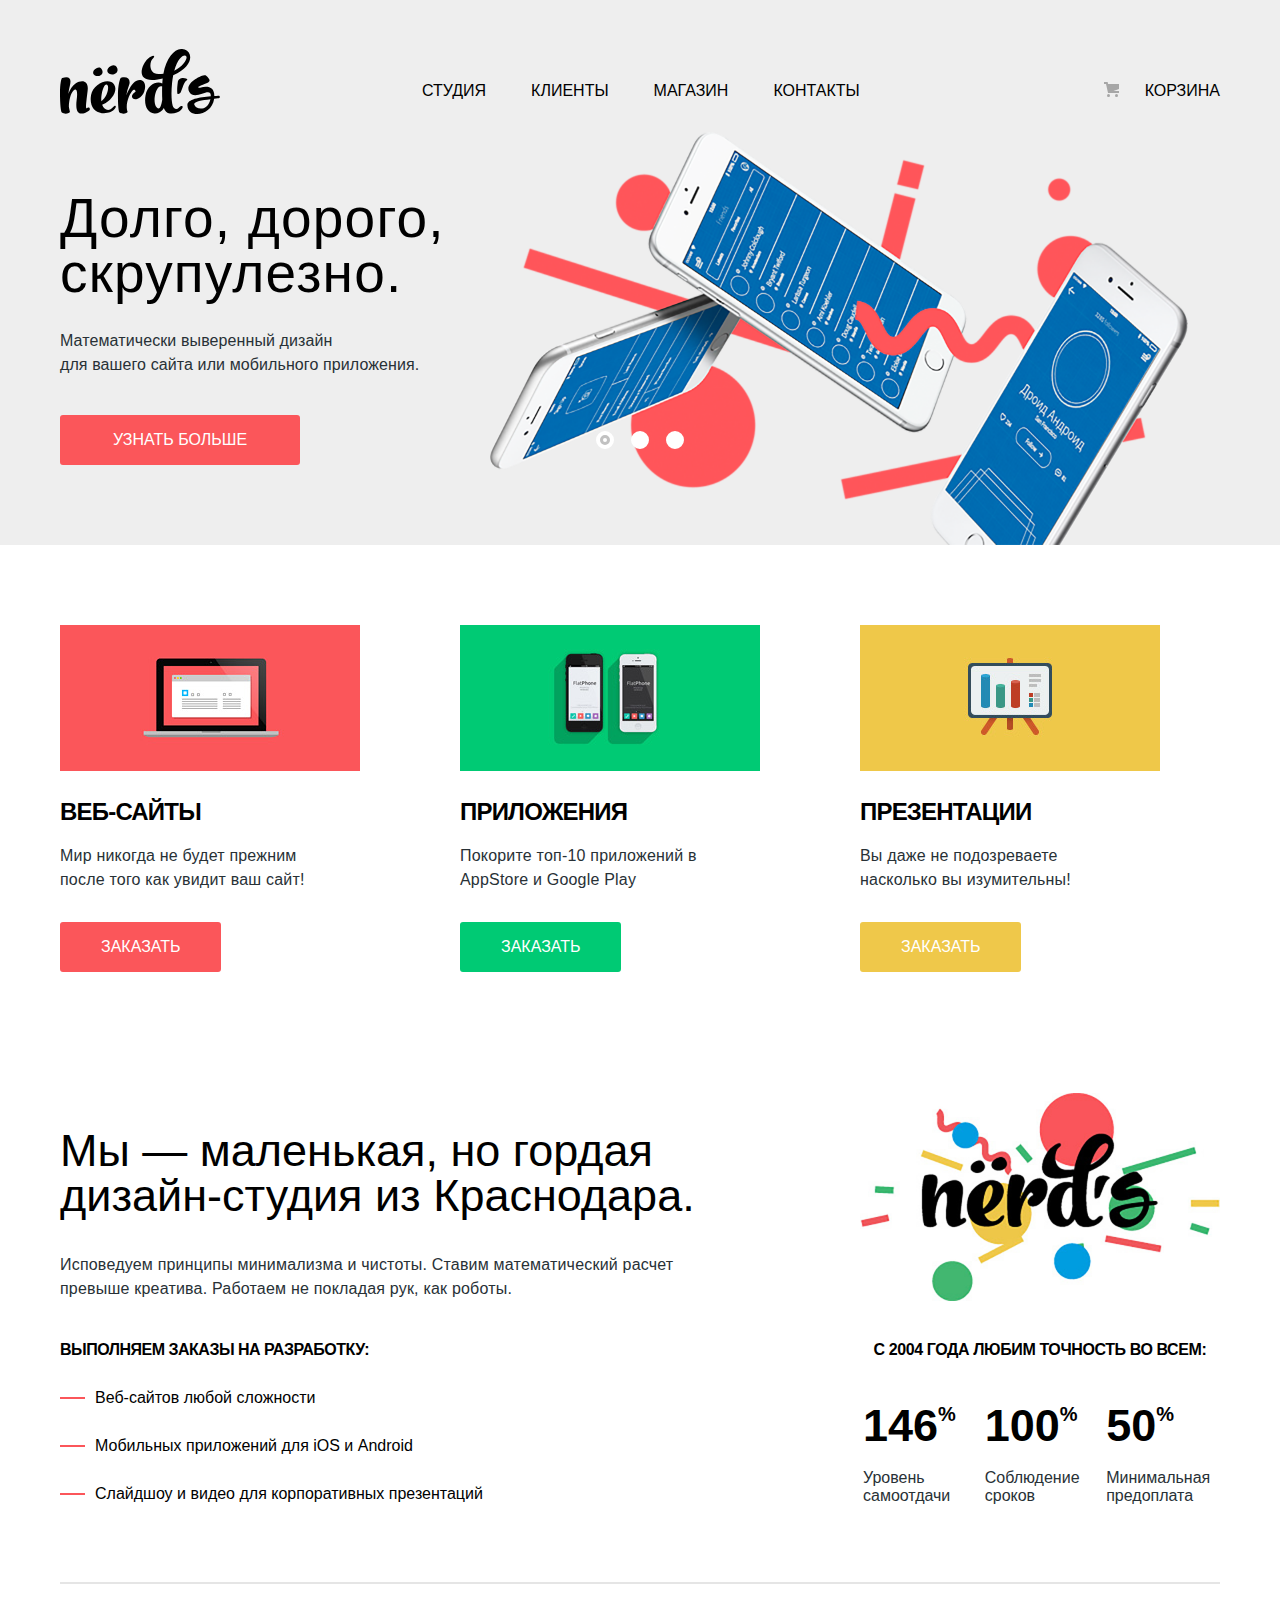
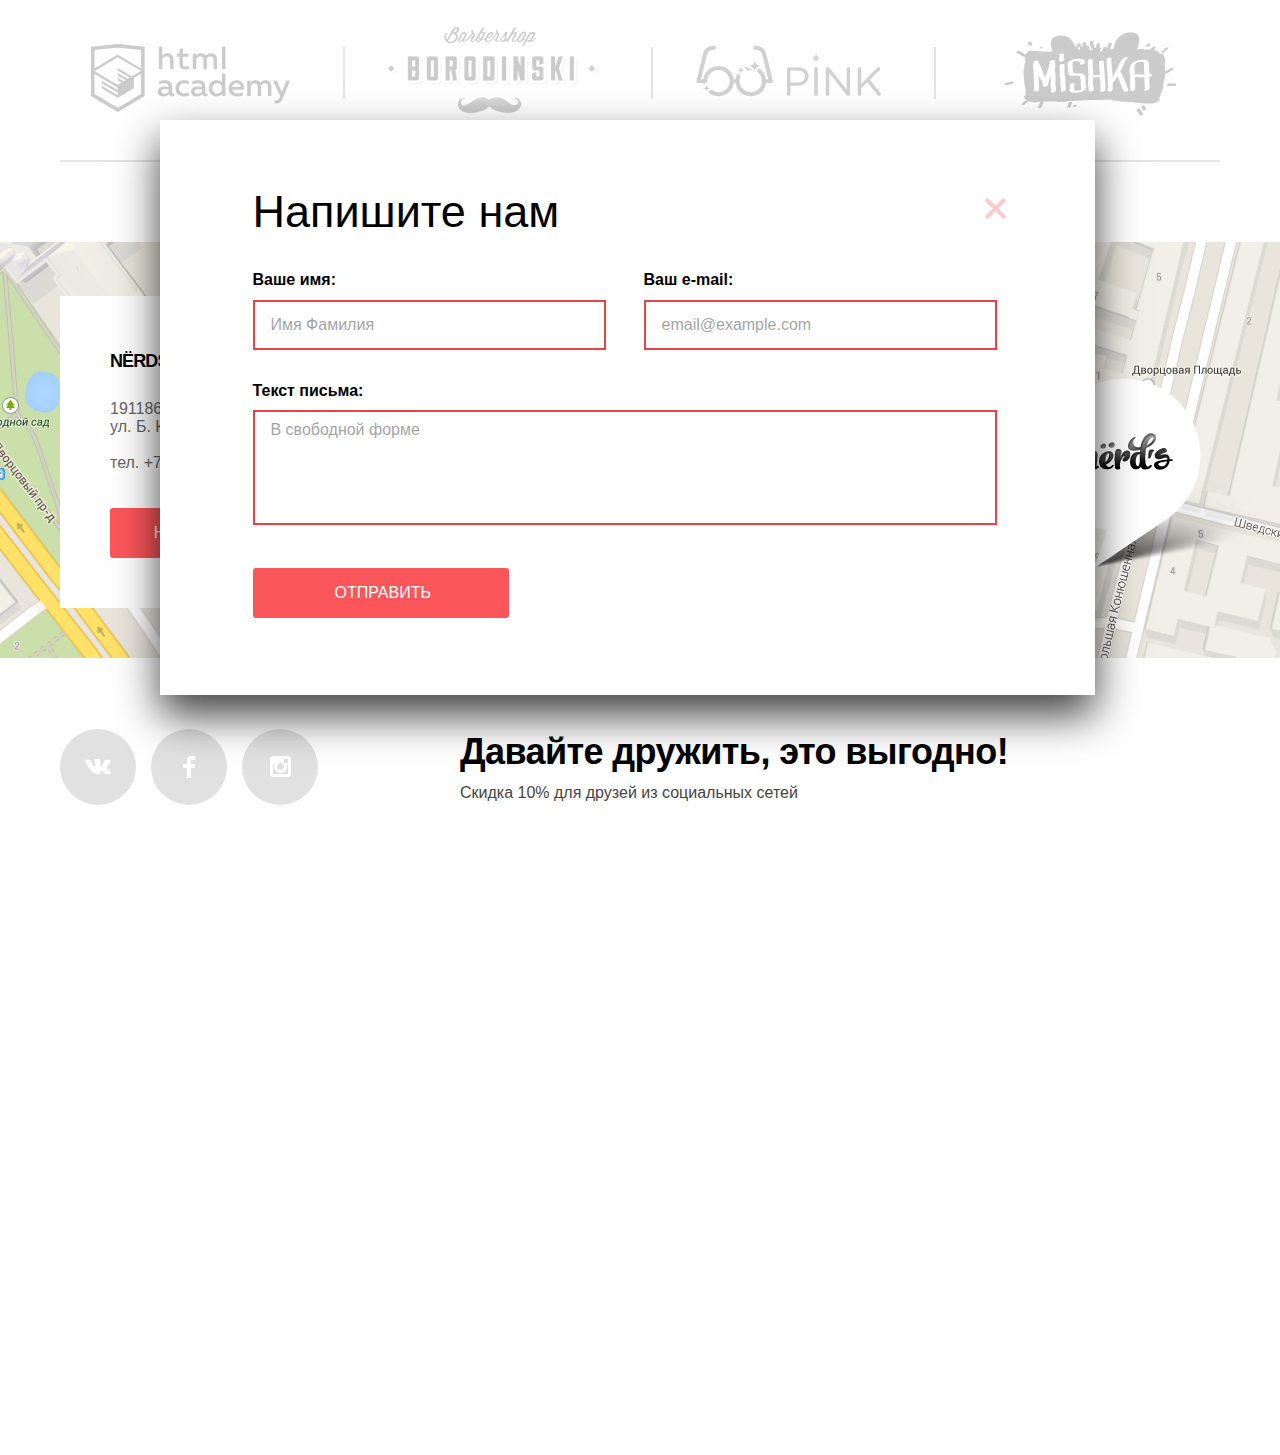
==== commit 96dbfb3a: "pixel perfect" ====
--- a/index.html
+++ b/index.html
@@ -5,7 +5,9 @@
     <link rel="stylesheet" href="css/normalize.css">
     <link rel="stylesheet" href="css/styles.css">
     <title>HTML Academy: Нёрдс</title>
+    <script src="js/script.js"></script>
   </head>
+
   <body>
     <header class="main-header">
       <div class="container">
@@ -38,41 +40,32 @@
             </div>
             
             <div class="slide" id="slide1">
-              <div class="slider-box">
+              <div class="slider-box phone-slider">
                 <div class="slider-description">
-                  <h3 class="slider-title phone">Долго, дорого, скрупулезно.</h3>
+                  <h3 class="slider-title phone-title">Долго, дорого, скрупулезно.</h3>
                   <p class="slider-text phone">Математически выверенный дизайн<br> 
                   для вашего сайта или мобильного приложения.</p>
                   <a class="main-button" href="#">Узнать больше</a>
-                </div>
-                <div>
-                  <img class="slider-image-phone" src="img/slide-picture_phone.png" width="698" height="413" alt="слайдер-телефоны">
-                </div>
+                </div>                
               </div>
             </div>
             
             <div class="slide" id="slide2">
-              <div class="slider-box">
+              <div class="slider-box pc-slider">
                 <div class="slider-description">
-                  <h3 class="slider-title pc">Любим математику как никто другой</h3>
+                  <h3 class="slider-title pc-title">Любим математику как никто другой</h3>
                   <p class="slider-text pc">Никакого креатива, только математические формулы для расчета идеальных пропорций.</p>
                   <a class="main-button" href="#">Узнать больше</a>
                 </div>
-                <div>
-                  <img class="slider-image-pc" src="img/slide-picture_pc.png" width="663" height="413" alt="слайдер-компьютеры">
-                </div>
               </div>
             </div>
             
             <div class="slide" id="slide3">
-              <div class="slider-box">
+              <div class="slider-box gadget-slider">
                 <div class="slider-description">
-                  <h3 class="slider-title gadget">Только ночь, только хардкор</h3>
+                  <h3 class="slider-title gadget-title">Только ночь, только хардкор</h3>
                   <p class="slider-text gadget">Работать днем, как все? Мы против этого.<br> Ближе к полуночи работа только начинается.</p>
                   <a class="main-button" href="#">Узнать больше</a>
-                </div>
-                <div>
-                  <img class="slider-image-gadget" src="img/slide-picture_gadget.png" width="759" height="413" alt="слайдер-телефоны">
                 </div>
               </div>
             </div>
@@ -89,7 +82,7 @@
             <li class="web-sites">
               <img class="goods-image" src="img/advantage-picture-red.png" width="300" height="146" alt="веб-сайты">
               <h3 class="goods-title">Веб-сайты</h3>
-              <p class="goods-text">Мир никогда не будет прежним после того как увидит ваш сайт</p>
+              <p class="goods-text">Мир никогда не будет прежним после того как увидит ваш сайт!</p>
               <a class="main-button" href="#">Заказать</a>
             </li>
             <li class="app">
@@ -101,7 +94,7 @@
             <li class="presentation">
               <img class="goods-image" src="img/advantage-picture-yellow.png" width="300" height="146" alt="презентации">
               <h3 class="goods-title">Презентации</h3>
-              <p class="goods-text">Вы даже не подозреваете насколько вы изумительны</p>
+              <p class="goods-text">Вы даже не подозреваете насколько вы изумительны!</p>
               <a class="main-button" href="#">Заказать</a>
             </li>
           </ul>
@@ -112,8 +105,10 @@
         <div class="container">
           <div class="about">
             <div class="about-text">
-              <h3>Мы — маленькая, но гордая дизайн-студия из Краснодара.</h3>
-              <p>Исповедуем принципы минимализма и стоты. Ставим математический расчет превыше  креатива. Работаем не покладая рук, как роботы.</p>
+              <h3>Мы — маленькая, но гордая
+              дизайн-студия из Краснодара. </h3>
+              <p>Исповедуем принципы минимализма и чистоты. Ставим математический расчет
+              превыше креатива. Работаем не покладая рук, как роботы.</p>
               <h4>Выполняем заказы на разработку:</h4>
               <ul class="order">              
                 <li>Веб-сайтов любой сложности</li>
@@ -127,9 +122,9 @@
               <p>с 2004 года Любим точность во всем:</p>
               <table>
                 <tr class="table-values">
-                  <td>146%</td>
-                  <td>100%</td>
-                  <td>50%</td>
+                  <td>146<sup>%</sup></td>
+                  <td>100<sup>%</sup></td>
+                  <td>50<sup>%</sup></td>
                 </tr>
                 <tr class="table-features">
                   <td>Уровень самоотдачи</td>
@@ -184,30 +179,28 @@
       
     </main>
     <footer>
-      <div class="container">
-        <div class="bottom-footer">
-          <ul class="footer-icon">
-            <li>
-              <a href="#" aria-label="Вконтакте">
-                <img src="img/vk-icon.svg" width="26" height="15" alt="Vkontake">
-              </a>
-            </li>
-            <li>
-              <a href="#" aria-label="Фейсбук">
-                <img src="img/fb-icon.svg" width="12" height="22" alt="Facebook">
-              </a>
-            </li>
-            <li>
-              <a href="#" aria-label="Инстаграм">
-                <img src="img/insta-icon.svg" width="21" height="21" alt="instagram">
-              </a>
-            </li>
-          </ul>
-          <div class="footer-text">
-            <h2>Давайте дружить, это выгодно!</h2>
-            <p>Скидка 10% для друзей из социальных сетей</p>
-          </div>
-        </div>
+      <div class="container">        
+        <ul class="social-button">
+          <li>
+            <a href="#" aria-label="Вконтакте">
+              <img src="img/vk-icon.svg" width="26" height="15" alt="Vkontake">
+            </a>
+          </li>
+          <li>
+            <a href="#" aria-label="Фейсбук">
+              <img src="img/fb-icon.svg" width="12" height="22" alt="Facebook">
+            </a>
+          </li>
+          <li>
+            <a href="#" aria-label="Инстаграм">
+              <img src="img/insta-icon.svg" width="21" height="21" alt="instagram">
+            </a>
+          </li>
+        </ul>
+        <div class="footer-text">
+          <h2>Давайте дружить, это выгодно!</h2>
+          <p>Скидка 10% для друзей из социальных сетей</p>
+        </div>        
       </div>
     </footer>
     <div class="popup">
@@ -233,5 +226,4 @@
       </form>      
     </div>
   </body>
-  <script src="js/script.js"></script>
 </html>
--- a/css/styles.css
+++ b/css/styles.css
@@ -81,8 +81,8 @@
   display: flex;
   justify-content: space-between;
   flex-wrap: wrap;
-  padding: 0;
-  margin: 0 30px;
+  padding: 0 42px 0 0;
+  margin: 0;
   
 }
 
@@ -92,7 +92,7 @@
 }
 
 .links li:not(:last-child) {
-  padding-right: 47px;
+  padding-right: 45px;
 }
 
 .links-item {
@@ -108,7 +108,7 @@
 }
 
 .links-item-active {
-  padding-bottom: 12px;
+  padding-bottom: 9px;
   border-bottom: 2px solid #fb565a;
   color: inherit;
 }
@@ -131,7 +131,7 @@
 
 .container {
   margin: 0 auto;
-  width: 1160px;
+  width: 1200px;
   padding: 0 20px;
 }
 
@@ -175,7 +175,7 @@
 
 .slider-controls {
   position: absolute;
-  bottom: 98px;
+  bottom: 90px;
   left: 536px;
   z-index: 20;
   font-size: 0;
@@ -198,8 +198,9 @@
 }
 
 .slider-description {
+  width: 515px;
   padding-top: 67px;
-  margin-right: 55px;
+  margin-right: 45px;
 }
 
 .slider-box {
@@ -218,36 +219,39 @@
   line-height: 55px;
   padding: 0px;
   margin: 0px;
-}
-
-.slider-title.phone {
-  width: 376px;
-}
-
-.slider-title.pc {
+  letter-spacing: 1.2px;
+}
+
+.phone-title {
+  width: 386px;
+}
+
+.pc-title {
   width: 515px;
-}
-
-.slider-title.gadget {
+  letter-spacing: 1.4px;
+}
+
+.gadget-title {
   width: 408px;
 }
 
 .slider-text {
   color: #283136;
   padding-top: 28px;
-  padding-bottom: 40px;
+  padding-bottom: 38px;
   margin: 0px;
-}
-
-.slider-text.phone {
+  letter-spacing: 0.1px;
+}
+
+.phone {
   width: 361px;
 }
 
-.slider-text.pc {
+.pc {
   width: 409px;
 }
 
-.slider-text.gadget {
+.gadget {
   width: 343px;
 }
 
@@ -272,6 +276,7 @@
   padding-right: 50px;
   padding-left: 50px;
   background-color: #fb565a;
+  margin-bottom: 80px;
 }
 
 .slider-box .main-button:hover {
@@ -287,12 +292,37 @@
   box-shadow: 0 3px 0 0 rgba(0, 1, 1, 0.1);
 }
 
+.phone-slider {
+  background-image: url(../img/slide-picture_phone.png);
+  background-color: #eeeeee;
+  background-repeat: no-repeat;
+  background-size: 698px 413px;
+  background-position: 430px 18px;
+}
+
+.pc-slider {
+  background-image: url(../img/slide-picture_pc.png);
+  background-color: #eeeeee;
+  background-repeat: no-repeat;
+  background-size: 663px 430px;
+  background-position: 100% 50%;
+}
+
+.gadget-slider {
+  background-image: url(../img/slide-picture_gadget.png);
+  background-color: #eeeeee;
+  background-repeat: no-repeat;
+  background-size: 759px 411px;
+  background-position: 400px 18px;
+}
+
 .goods {
   display: flex;
   justify-content: space-between;
   padding: 0;
   width: 1160px;
   margin: 0 auto;
+  padding-right: 60px;
 }
 
 .web-sites,
@@ -302,7 +332,7 @@
 }
 
 .goods-image {
-  margin-bottom: 26px;
+  margin-bottom: 19px;
 }
 
 .goods li {
@@ -315,13 +345,14 @@
   line-height: 30px;
   text-transform: uppercase;
   margin: 0;
+  letter-spacing: -0.8px;
 }
 
 .goods-text {
   color: #283136;
-  padding: 20px 40px 0px 0px;
-  margin: 0;
-  padding-bottom: 35px;
+  padding: 17px 40px 30px 0px;
+  margin: 0;
+  letter-spacing: 0.2px;
 }
 
 .goods .main-button {  
@@ -400,7 +431,7 @@
 .about {
   display: flex;
   justify-content: space-between;
-  padding: 80px 0px;
+  padding: 39px 0px 37px 0;
 }
 
 .about-text {
@@ -413,20 +444,22 @@
   font-weight: 500;
   margin: 0px;
   padding-bottom: 35px;
-  padding-top: 40px;
+  padding-top: 43px;
 }
 
 .about-text p {
   color: #283136;
   width: 614px;
   margin: 0px;
-  padding-bottom: 47px;
+  padding-bottom: 37px;
+  letter-spacing: 0.2px;
 }
 
 .about-text h4 {
   margin: 0;
   font-weight: bold;
   text-transform: uppercase;
+  letter-spacing: -0.5px;
 }
 
 .order {
@@ -436,7 +469,7 @@
 
 .order li {
   list-style-type: none;
-  padding-top: 30px;
+  padding-top: 24px;
   margin: 0;
   align-items: center;
   display: flex;
@@ -455,7 +488,8 @@
 }
 
 .about-numbers img {
-  margin-bottom: 41px;
+  margin-top: 8px;
+  margin-bottom: 30px;
 }
 
 .about-numbers p {
@@ -463,15 +497,24 @@
   text-align: center;
   text-transform: uppercase;
   margin: auto;
-  margin-bottom: 49px;
+  margin-bottom: 38px;
+  letter-spacing: -0.4px;
+}
+
+sup {
+  top: -1em;
 }
 
 .table-values td {
   font-weight: bold;
-  font-size: 35px;
+  font-size: 45px;
   line-height: 45px;
-  padding-right: 25px;
-  padding-bottom: 27px;
+  padding-right: 23px;
+  padding-bottom: 18px;
+}
+
+.table-values sup {
+  font-size: 20px;
 }
 
 .table-features td {
@@ -492,6 +535,7 @@
   padding: 0px 43px 0px 31px;
   border-top: 2px solid rgba(0, 0, 0, 0.1);
   border-bottom: 2px solid rgba(0, 0, 0, 0.1);
+  margin: 0;
 }
 
 .partners-links a {
@@ -510,7 +554,20 @@
 .partners-links li {
   list-style-type: none;
   position: relative;
-  height: 90px;
+  height: 90px;  
+}
+
+.partners-links li:last-child {
+  padding-left: 25px;
+  padding-top: 5px;
+}
+
+.partners-links li:first-child {
+  padding-top: 17px;
+}
+
+.partners-links li:nth-child(3) {
+  padding-top: 18px;
 }
 
 .partners-links li:not(:first-child):before {
@@ -545,7 +602,7 @@
 
 .map-textbox {
   position: absolute;
-  top: 45px;
+  top: 54px;
   padding: 50px 50px;
   background-color: white;
   width: 319px;
@@ -553,7 +610,7 @@
 
 .map-textbox .main-button {
   width: 100%;
-  margin-top: 37px;
+  margin-top: 33px;
   background-color: #fb565a;
   border-color: #fb565a;
 }
@@ -577,46 +634,46 @@
   font-weight: bold;
   text-transform: uppercase;
   margin: 0px;
-  padding-bottom: 32px;
+  padding-bottom: 24px;
+  letter-spacing: -0.9px;
 }
 
 .map-textbox p {
   line-height: 18px;
   margin: 0px;
   color: #666666;
-  padding-bottom: 25px;
+  padding-bottom: 15px;
 }
 
 .map-textbox a:first-of-type {
   color: #666666;
 }
 
-.bottom-footer {
-  display: flex;
-  justify-content: space-around;
-  width: 1160px;
+footer .container {
+  display: flex;
+  width: 1200px;
   margin: 0 auto;
 }
 
-.footer-icon {  
+.social-button {  
   list-style: none;
-  padding: 0;
+  padding: 0 127px 5px 0;
   margin: 0;
   display: flex;
   align-items: center;
 }
 
-.footer-icon li { 
+.social-button li { 
   height: 76px;
   width: 76px; 
   background-color: #e1e1e1;
-  margin-right: 12px;
+  margin-right: 15px;
   border-radius: 50%;
   justify-content: center;
   align-items: center;
 }
 
-.footer-icon a {
+.social-button a {
   display: flex;
   justify-content: center;
   align-items: center;
@@ -626,18 +683,18 @@
   width: 76px;
 }
 
-.footer-icon li:hover,
-.footer-icon li:focus {
+.social-button li:hover,
+.social-button li:focus {
   background-color: #e74246;
 }
 
-.footer-icon li:active {
+.social-button li:active {
   background-color: #d7373b;
   box-shadow: 0 3px 0 0 rgba(0, 1, 1, 0.1);
 }
 
-.footer-icon img:active {
-  opacity: 0,3;
+.social-button img:active {
+  opacity: 0.3;
 }
 
 .footer-text {
@@ -649,8 +706,9 @@
   font-size: 36px;
   line-height: 36px;
   font-weight: bold;
-  padding: 78px 0px 12px;
-  margin: 0;
+  padding: 76px 0px 12px;
+  margin: 0;
+  letter-spacing: -0.6px;
 }
 
 .footer-text p {
@@ -662,16 +720,16 @@
 
 .popup {
   position: fixed;
-  right: 0px;
-  bottom: 950px;
+  right: 13px;
+  bottom: 760px;
   background-color: #ffffff;
-  width: 960px;
-  height: 590px;
-  padding: 73px 100px 0px;
+  width: 935px;
+  height: 575px;
+  padding: 69px 60px 0px 93px;
   margin: 0 auto;
   position: relative;
   box-shadow: 0px 20px 40px rgba(0, 1, 1, 0.75);
-  display: none;
+  /*display: none;*/
 }
 
 .popup-top {
@@ -683,7 +741,7 @@
   position: absolute;
   content: "";
   top: 78px;
-  left: 849px;
+  left: 825px;
   width: 21px;
   height: 21px;
   background-image: url("../img/close-cross.svg");
@@ -714,7 +772,7 @@
   font-weight: 500;
   font-size: 45px;
   line-height: 45px;
-  padding-bottom: 49px;
+  padding-bottom: 37px;
   margin: 0;
 }
 
@@ -731,8 +789,7 @@
 }
 
 .popup-field::placeholder {
-  color: rgba(68, 68, 68, 0.5)
-
+  color: rgba(68, 68, 68, 0.5);
 }
 
 .popup-field:hover {
@@ -750,8 +807,8 @@
 }
 
 .popup .main-button {
-  padding-right: 81px;
-  padding-left: 81px;
+  padding-right: 75px;
+  padding-left: 79px;
   background-color: #fb565a;
   border-color: #fb565a;
 }
@@ -770,9 +827,9 @@
 }
 
 .name, .email {
-  width: 360px;
+  width: 353px;
   height: 50px;
-  margin: 12px 0px 36px 0px;
+  margin: 11px 0px 32px 0px;
 }
 
 .name {
@@ -780,11 +837,12 @@
 }
 
 .text {
-  width: 760px;
-  height: 118px;
-  margin-top: 12px;
-  margin-bottom: 45px;
+  width: 744px;
+  height: 115px;
+  margin-top: 10px;
+  margin-bottom: 36px;
   resize: none;
+  padding-top: 9px;
 }
 
 .modal-show {
@@ -794,7 +852,7 @@
 .container-title {
   background-color: #eeeeee;
   padding: 0 140px;
-  margin-bottom: 67px;
+  margin-bottom: 51px;
 }
 
 .title {
@@ -802,11 +860,12 @@
   line-height: 55px;
   text-align: center;
   font-weight: 500;
-  padding-top: 82px;
-  padding-bottom: 116px;
+  padding-top: 77px;
+  padding-bottom: 114px;
   background-color: #eeeeee;
   width: 1160px;
   margin: 0 auto;
+  letter-spacing: 1.1px;
 }
 
 .selection-title {
@@ -858,7 +917,7 @@
 
 .range-filter {
   width: 261px;
-  margin-top: 59px;
+  margin-top: 50px;
 }
 
 .filter-item legend {
@@ -913,11 +972,12 @@
 }
 
 .range-controls .toggle-max {
-  left: 170px;
+  left: 160px;
 }
 
 .price-controls {
   font-size: 0;
+  margin-bottom: 29px;
 }
 
 .price-controls label {
@@ -952,12 +1012,13 @@
   display: flex;
   flex-direction: column;
   margin: 0;
-  margin-top: 57px;
+  margin-top: 27px;
   padding: 0px;
 }
 
 .selection .selection-title {
-  padding-bottom: 21px;
+  padding-bottom: 15px;
+  letter-spacing: -0.8px;
 }
 
 .selection label {
@@ -971,8 +1032,8 @@
 .filter-input-checkbox + label::before {
   content: "";
   position: absolute;
-  left: -42px;
-  top: 5px;
+  left: -36px;
+  top: -1px;
   width: 23px;
   height: 23px;
   background-image: url("../img/checkbox-off.svg");
@@ -984,8 +1045,8 @@
 .filter-input-checkbox:checked + label::before {
   content: "";
   position: absolute;
-  left: -42px;
-  top: 5px;
+  left: -36px;
+  top: -1px;
   width: 27px;
   height: 23px;  
   background-image: url("../img/checkbox-on.svg");
@@ -997,7 +1058,7 @@
 .filter-input-radio + label::before {
   content: "";
   position: absolute;
-  left: -42px;
+  left: -36px;
   top: -3px;
   width: 25px;
   height: 25px;  
@@ -1011,7 +1072,7 @@
   content: "";
   position: absolute;
   top: -3px;
-  left: -42px;
+  left: -36px;
   width: 25px;
   height: 25px;
   background-image: url("../img/radio-on.svg");
@@ -1042,8 +1103,12 @@
   color: rgba(40, 49, 54, 0.3);
 }
 
+.selection ul {
+  padding-left: 38px;
+}
+
 .selection li {
-  padding-bottom: 20px;
+  padding-bottom: 16px;
 } 
 
 .selection ul {
@@ -1051,7 +1116,7 @@
 }
 
 .form-button {
-  margin-top: 50px;
+  margin-top: 36px;
   border-radius: 3px;
   width: 100%;
   background-color: #eeeeee;
@@ -1075,13 +1140,14 @@
 .sort {
   display: flex;
   justify-content: space-between;
-  padding-bottom: 59px;
+  padding-bottom: 35px;
 }
 
 .sort-links {
   display: flex;
   justify-content: space-between;
   text-transform: uppercase;
+  padding-top: 7px;
 }
 
 .sort-features {
@@ -1094,8 +1160,9 @@
 }
 
 .sort-features li {
-  padding-right: 26px;
+  padding-right: 24px;
   opacity: 0.3;  
+  letter-spacing: -0.8px;
 }
 
 .sort-features li:last-child {
@@ -1110,6 +1177,10 @@
 .sort-features li:active {
   opacity: 1;
 } 
+
+.sort-features .sort-current {
+  opacity: 1;
+}
 
 .arrow {
   display: flex;
@@ -1127,7 +1198,8 @@
   width: 0;
   height: 0;
   border: 6px solid transparent;
-  border-top: 10px solid black; 
+  border-top: 10px solid black;
+  margin-top: 5px; 
 }
 
 .arrow-top {
@@ -1136,6 +1208,8 @@
   height: 0;
   border: 6px solid transparent;
   border-bottom: 10px solid black;
+  padding-bottom: 6px;
+  margin-bottom: 10px;
 }
 
 .arrow li:hover,
@@ -1155,8 +1229,8 @@
 }
 
 .site-examples-item {
-  margin-bottom: 33px;
-  border-top: 30px solid #f1f1f1;
+  margin-bottom: 25px;
+  border-top: 40px solid #f1f1f1;
   border-radius: 3px;
   position: relative;  
 }
@@ -1168,14 +1242,14 @@
 
 .site-examples-item::after {
   content: "";
-  height: 10px;
-  width: 10px;
+  height: 15px;
+  width: 15px;
   background: #fff;
   border-radius: 50%;
-  box-shadow: 17px 0 0 #fff, 34px 0 0 #fff;
-  position: absolute;
-  left: 12px;
-  top: -20px;
+  box-shadow: 25px 0 0 #fff, 46px 0 0 #fff;
+  position: absolute;
+  left: 16px;
+  top: -29px;
 }
 
 .site-examples-item:hover .site-hover {
@@ -1189,6 +1263,7 @@
   text-align: center;
   font-weight: bold;
   text-transform: uppercase;
+  letter-spacing: 0.5px;
 }
 
 .site-hover a:hover,
@@ -1204,7 +1279,7 @@
   color: #666666;
   line-height: 18px;
   text-align: center;
-  padding-top: 26px;
+  padding-top: 16px;
   padding-bottom: 30px;
   margin: 0;
 }
@@ -1232,12 +1307,12 @@
 .site-hover {
   background-color: #eeeeee; 
   text-align: center;
-  padding-top: 35px;
-  padding-bottom: 43px;
+  padding-top: 25px;
+  padding-bottom: 46px;
   width: 360px;
   display: none;
   position: absolute;
-  bottom: 0px;
+  bottom: 3px;
 }
 
 .pagination {
@@ -1250,7 +1325,7 @@
 
 .pagination a {
   display: block;
-  padding: 13px 19px;
+  padding: 16px 18px 11px 19px;
   color: #000000;
   font-weight: 500;
 }
@@ -1262,7 +1337,7 @@
   font-weight: 500;
   color: black;
   border-radius: 3px;
-  margin-right: 11px;  
+  margin-right: 8px;  
 }
 
 .page:last-child {
@@ -1287,7 +1362,7 @@
 }
 
 .next {
-  padding: 0 79px;
+  padding: 0 57px;
   text-transform: uppercase;
 }
 
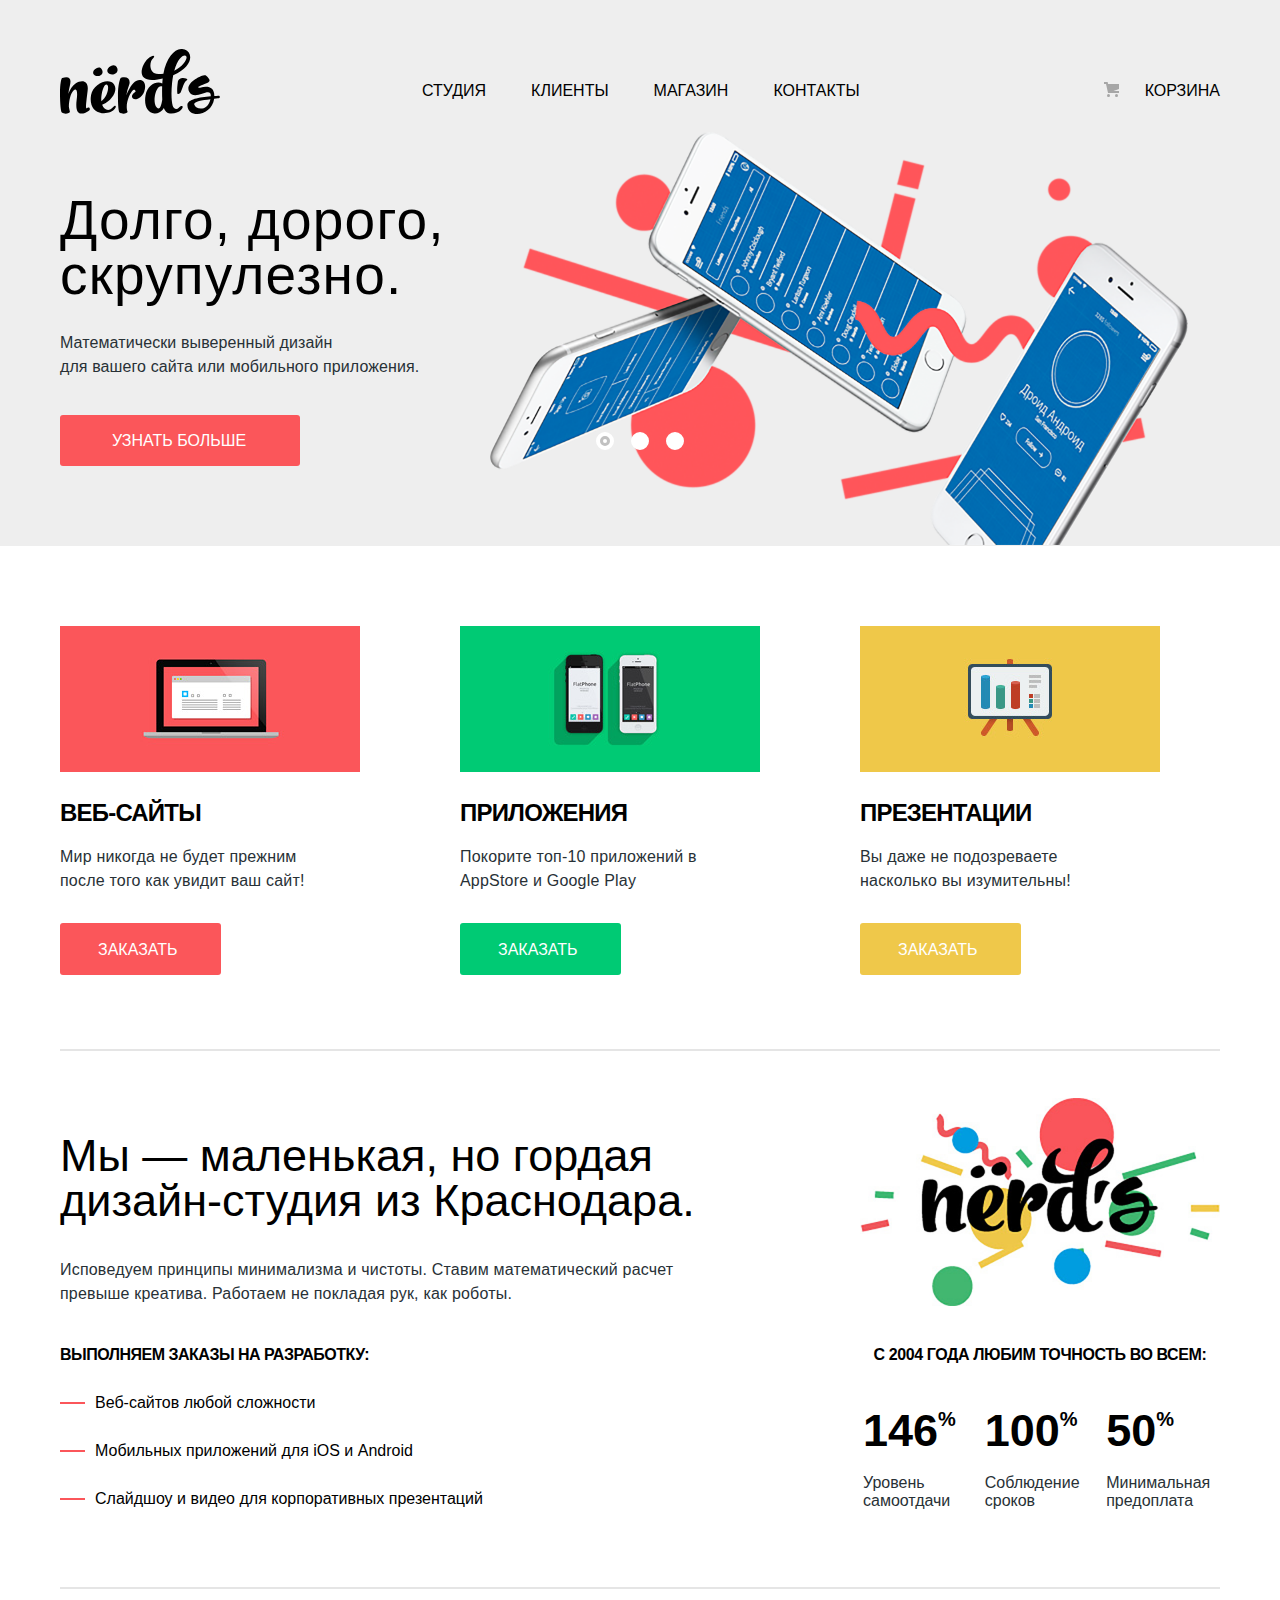
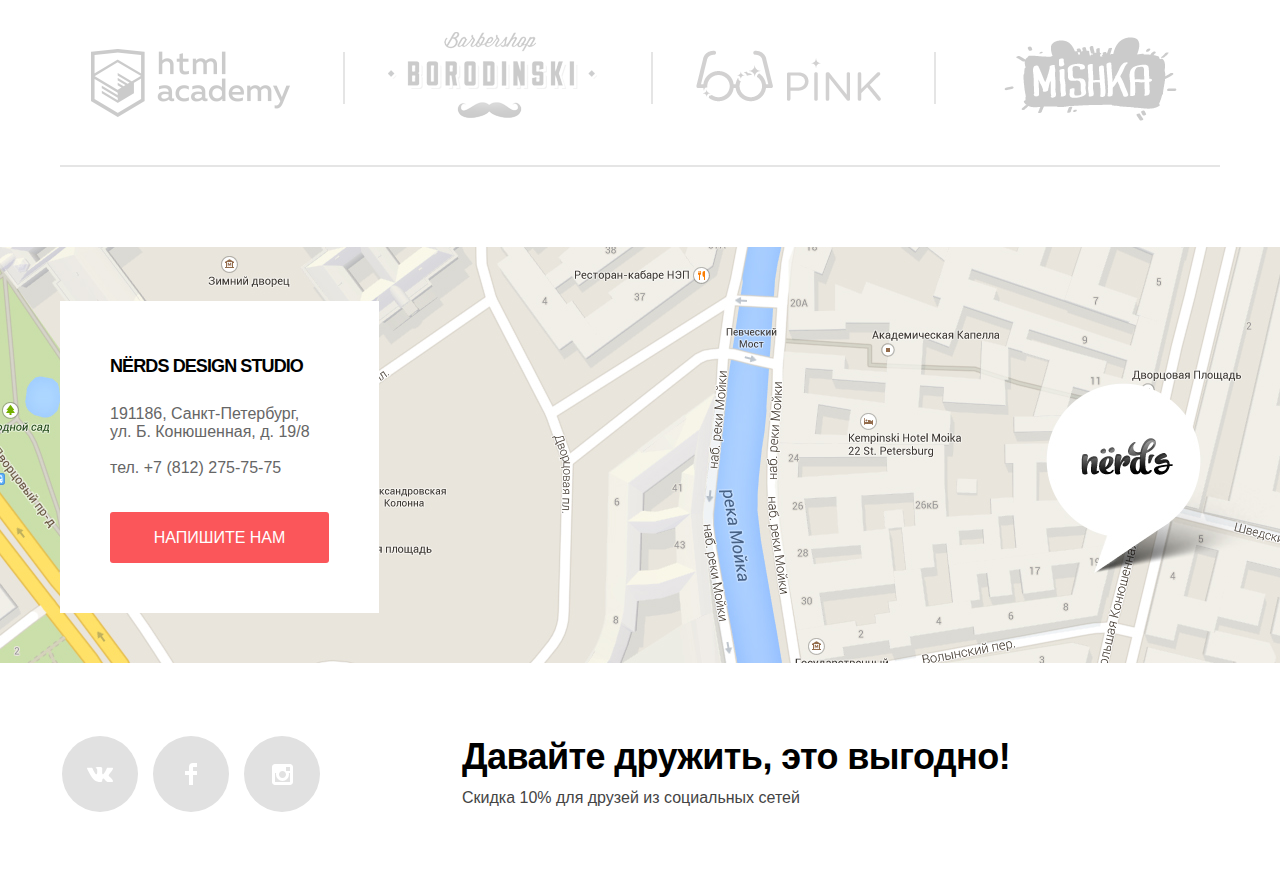
==== commit 6f8de839: "У кнопок изменен бордер на тень, добавлены селекторы вместо назания тегов в стили" ====
--- a/index.html
+++ b/index.html
@@ -122,9 +122,9 @@
               <p>с 2004 года Любим точность во всем:</p>
               <table>
                 <tr class="table-values">
-                  <td>146<sup>%</sup></td>
-                  <td>100<sup>%</sup></td>
-                  <td>50<sup>%</sup></td>
+                  <td>146<sup class="percent">%</sup></td>
+                  <td>100<sup class="percent">%</sup></td>
+                  <td>50<sup class="percent">%</sup></td>
                 </tr>
                 <tr class="table-features">
                   <td>Уровень самоотдачи</td>
@@ -178,28 +178,30 @@
       </section>
       
     </main>
-    <footer>
-      <div class="container">        
-        <ul class="social-button">
-          <li>
-            <a href="#" aria-label="Вконтакте">
-              <img src="img/vk-icon.svg" width="26" height="15" alt="Vkontake">
-            </a>
-          </li>
-          <li>
-            <a href="#" aria-label="Фейсбук">
-              <img src="img/fb-icon.svg" width="12" height="22" alt="Facebook">
-            </a>
-          </li>
-          <li>
-            <a href="#" aria-label="Инстаграм">
-              <img src="img/insta-icon.svg" width="21" height="21" alt="instagram">
-            </a>
-          </li>
-        </ul>
-        <div class="footer-text">
-          <h2>Давайте дружить, это выгодно!</h2>
-          <p>Скидка 10% для друзей из социальных сетей</p>
+    <footer class="footer">
+      <div class="container"> 
+        <div class="footer-container">  
+          <ul class="social-button">
+            <li>
+              <a href="#" aria-label="Вконтакте">
+                <img src="img/vk-icon.svg" width="26" height="15" alt="Vkontake">
+              </a>
+            </li>
+            <li>
+              <a href="#" aria-label="Фейсбук">
+                <img src="img/fb-icon.svg" width="12" height="22" alt="Facebook">
+              </a>
+            </li>
+            <li>
+              <a href="#" aria-label="Инстаграм">
+                <img src="img/insta-icon.svg" width="21" height="21" alt="instagram">
+              </a>
+            </li>
+          </ul>
+          <div class="footer-text">
+            <h2>Давайте дружить, это выгодно!</h2>
+            <p>Скидка 10% для друзей из социальных сетей</p>
+          </div>
         </div>        
       </div>
     </footer>
--- a/css/styles.css
+++ b/css/styles.css
@@ -199,7 +199,7 @@
 
 .slider-description {
   width: 515px;
-  padding-top: 67px;
+  padding-top: 69px;
   margin-right: 45px;
 }
 
@@ -238,7 +238,7 @@
 .slider-text {
   color: #283136;
   padding-top: 28px;
-  padding-bottom: 38px;
+  padding-bottom: 36px;
   margin: 0px;
   letter-spacing: 0.1px;
 }
@@ -258,8 +258,8 @@
 .main-button {
   font-weight: 500;
   display: inline-block;
-  padding-top: 13px;
-  padding-bottom: 13px;
+  padding-top: 17px;
+  padding-bottom: 16px;
   line-height: 18px;
   text-transform: uppercase;
   color: white;
@@ -267,29 +267,24 @@
   text-align: center;
   color: #ffffff;
   outline: none;
-  border-width: 3px;
-  border-style: solid;
+  border: none;
 }
 
 .slider-box .main-button {
-  border-color: #fb565a;
-  padding-right: 50px;
-  padding-left: 50px;
+  padding-right: 54px;
+  padding-left: 52px;
   background-color: #fb565a;
   margin-bottom: 80px;
 }
 
 .slider-box .main-button:hover {
   background-color: #e74246;
-  border-color: #e74246;
 }
 
 .slider-box .main-button:active {
   background-color: #d7373b;
-  border-color: #d7373b;
-  border-top-color: #c3292e;
   color: rgba(255, 255, 255, 0.3);
-  box-shadow: 0 3px 0 0 rgba(0, 1, 1, 0.1);
+  box-shadow: inset 0 3px 0 0 rgba(0, 1, 1, 0.1);
 }
 
 .phone-slider {
@@ -357,62 +352,51 @@
 
 .goods .main-button {  
   margin-bottom: 35px;  
-  padding-right: 37px;
+  padding-right: 43px;
+  padding-top: 18px;
   padding-left: 38px;
 }
 
 .web-sites .main-button {
   background-color: #fb565a;
-  border-color: #fb565a;
 }
 
 .web-sites .main-button:hover {
   background-color: #e74246;
-  border-color: #e74246;
 }
 
 .web-sites .main-button:active {
   background-color: #d7373b;
-  border-color: #d7373b;
-  border-top-color: #c3292e;
   color: rgba(255, 255, 255, 0.3);
-  box-shadow: 0 3px 0 0 rgba(0, 1, 1, 0.1);
+  box-shadow: inset 0 3px 0 0 rgba(0, 1, 1, 0.1);
 }
 
 .app .main-button {
   background-color: #00ca74;
-  border: 3px solid #00ca74;
 }
 
 .app .main-button:hover {
   background-color: #00bc6c;
-  border-color: #00bc6c;
 }
 
 .app .main-button:active {
   background-color: #00aa62;
-  border-color: #00aa62;
-  border-top-color: #009b56;
   color: rgba(255, 255, 255, 0.3);
-  box-shadow: 0 3px 0 0 rgba(0, 1, 1, 0.1);
+  box-shadow: inset 0 3px 0 0 rgba(0, 1, 1, 0.1);
 }
 
 .presentation .main-button {
   background-color: #efc84a;
-  border-color: #efc84a;
 }
 
 .presentation .main-button:hover {
   background-color: #eab534;
-  border-color: #eab534;
 }
 
 .presentation .main-button:active {
   background-color: #e5a722;
-  border-color: #e5a722;
-  border-top-color: #d09812;
   color: rgba(255, 255, 255, 0.3);
-  box-shadow: 0 3px 0 0 rgba(0, 1, 1, 0.1);
+  box-shadow: inset 0 3px 0 0 rgba(0, 1, 1, 0.1);
 }
 
 .visually-hidden:not(:focus):not(:active) {
@@ -431,7 +415,11 @@
 .about {
   display: flex;
   justify-content: space-between;
-  padding: 39px 0px 37px 0;
+  padding: 39px 0px 37px 0;  
+}
+
+.container .about {
+  border-top: 2px solid rgba(0, 0, 0, 0.1);
 }
 
 .about-text {
@@ -501,7 +489,7 @@
   letter-spacing: -0.4px;
 }
 
-sup {
+.percent {
   top: -1em;
 }
 
@@ -580,7 +568,7 @@
   background-color: rgba(0, 0, 0, 0.1);
 }
 
-footer {
+.footer {
   position: relative;
 }
 
@@ -610,22 +598,18 @@
 
 .map-textbox .main-button {
   width: 100%;
-  margin-top: 33px;
+  margin-top: 32px;
   background-color: #fb565a;
-  border-color: #fb565a;
 }
 
 .map-textbox .main-button:hover {
   background-color: #e74246;
-  border-color: #e74246;
 }
 
 .map-textbox .main-button:active {
   background-color: #d7373b;
-  border-color: #d7373b;
-  border-top-color: #c3292e;
   color: rgba(255, 255, 255, 0.3);
-  box-shadow: 0 3px 0 0 rgba(0, 1, 1, 0.1);
+  box-shadow: inset 0 3px 0 0 rgba(0, 1, 1, 0.1);
 }
 
 .map-textbox h3 {
@@ -649,18 +633,17 @@
   color: #666666;
 }
 
-footer .container {
-  display: flex;
-  width: 1200px;
-  margin: 0 auto;
+.footer-container {
+  display: flex;
 }
 
 .social-button {  
   list-style: none;
-  padding: 0 127px 5px 0;
+  padding: 5px 127px 5px 2px;
   margin: 0;
   display: flex;
   align-items: center;
+
 }
 
 .social-button li { 
@@ -683,14 +666,13 @@
   width: 76px;
 }
 
-.social-button li:hover,
-.social-button li:focus {
+.social-button li:hover {
   background-color: #e74246;
 }
 
 .social-button li:active {
   background-color: #d7373b;
-  box-shadow: 0 3px 0 0 rgba(0, 1, 1, 0.1);
+  box-shadow: inset 0 3px 0 0 rgba(0, 1, 1, 0.1);
 }
 
 .social-button img:active {
@@ -720,16 +702,16 @@
 
 .popup {
   position: fixed;
-  right: 13px;
-  bottom: 760px;
+  right: 180px;
+  bottom: 50px;
   background-color: #ffffff;
   width: 935px;
   height: 575px;
   padding: 69px 60px 0px 93px;
   margin: 0 auto;
-  position: relative;
   box-shadow: 0px 20px 40px rgba(0, 1, 1, 0.75);
-  /*display: none;*/
+  z-index: 50;
+  display: none;
 }
 
 .popup-top {
@@ -807,29 +789,25 @@
 }
 
 .popup .main-button {
-  padding-right: 75px;
-  padding-left: 79px;
+  padding-right: 77px;
+  padding-left: 84px;
   background-color: #fb565a;
-  border-color: #fb565a;
 }
 
 .popup .main-button:hover {
   background-color: #e74246;
-  border-color: #e74246;
 }
 
 .popup .main-button:active {
   background-color: #d7373b;
-  border-color: #d7373b;
-  border-top-color: #c3292e;
   color: rgba(255, 255, 255, 0.3);
-  box-shadow: 0 3px 0 0 rgba(0, 1, 1, 0.1);
+  box-shadow: inset 0 3px 0 0 rgba(0, 1, 1, 0.1);
 }
 
 .name, .email {
   width: 353px;
   height: 50px;
-  margin: 11px 0px 32px 0px;
+  margin: 11px 0px 31px 0px;
 }
 
 .name {
@@ -840,7 +818,7 @@
   width: 744px;
   height: 115px;
   margin-top: 10px;
-  margin-bottom: 36px;
+  margin-bottom: 39px;
   resize: none;
   padding-top: 9px;
 }
@@ -860,8 +838,7 @@
   line-height: 55px;
   text-align: center;
   font-weight: 500;
-  padding-top: 77px;
-  padding-bottom: 114px;
+  padding: 81px 57px 110px 0;
   background-color: #eeeeee;
   width: 1160px;
   margin: 0 auto;
@@ -893,7 +870,7 @@
 }
 
 .measure {
-  margin-right: 140px;
+  margin-right: 139px;
 }
 
 .measure-section .container {
@@ -1017,7 +994,7 @@
 }
 
 .selection .selection-title {
-  padding-bottom: 15px;
+  padding-bottom: 13px;
   letter-spacing: -0.8px;
 }
 
@@ -1025,7 +1002,7 @@
   position: relative;
 }
 
-fieldset li {
+.form li {
   list-style-type: none;
 }
 
@@ -1120,27 +1097,23 @@
   border-radius: 3px;
   width: 100%;
   background-color: #eeeeee;
-  border-color: #eeeeee;
   color: #000000;
 }
 
-.form-button:hover,
-.form-button:focus {
+.form-button:hover {
   background-color: #dfdfdf;
-  border-color: #dfdfdf;
 }
 
 .form-button:active {
-  border-top-color: rgba(0, 0, 0, 0.3);
   color: rgba(0, 0, 0, 0.3);
   background-color:#d5d5d5;
-  box-shadow: 0 3px 0 0 rgba(0, 1, 1, 0.1);
+  box-shadow: inset 0 3px 0 0 rgba(0, 1, 1, 0.1);
 }
 
 .sort {
   display: flex;
   justify-content: space-between;
-  padding-bottom: 35px;
+  padding-bottom: 39px;
 }
 
 .sort-links {
@@ -1208,7 +1181,6 @@
   height: 0;
   border: 6px solid transparent;
   border-bottom: 10px solid black;
-  padding-bottom: 6px;
   margin-bottom: 10px;
 }
 
@@ -1229,8 +1201,8 @@
 }
 
 .site-examples-item {
-  margin-bottom: 25px;
-  border-top: 40px solid #f1f1f1;
+  margin-bottom: 26px;
+  border-top: 43px solid #f1f1f1;
   border-radius: 3px;
   position: relative;  
 }
@@ -1286,22 +1258,18 @@
 
 .site-hover .main-button {
   background-color: #fb565a;
-  border-color: #fb565a;
   padding-right: 57px;
   padding-left: 57px;
 }
 
 .site-hover .main-button:hover {
   background-color: #e74246;
-  border-color: #e74246;
 }
 
 .site-hover .main-button:active {
   background-color: #d7373b;
-  border-color: #d7373b;
-  border-top-color: #c3292e;
   color: rgba(255, 255, 255, 0.3);
-  box-shadow: 0 3px 0 0 rgba(0, 1, 1, 0.1);
+  box-shadow: inset 0 3px 0 0 rgba(0, 1, 1, 0.1);
 }
 
 .site-hover {
@@ -1316,7 +1284,7 @@
 }
 
 .pagination {
-  padding: 27px 0 60px 0;
+  padding: 29px 0 62px 0;
   margin: 0;
   display: flex;
   flex-wrap: wrap;
@@ -1325,19 +1293,18 @@
 
 .pagination a {
   display: block;
-  padding: 16px 18px 11px 19px;
+  padding: 16px 19px 13px 20px;
   color: #000000;
   font-weight: 500;
 }
 
 .page {
-  border: 3px solid #eeeeee;
   background-color: #eeeeee;
   line-height: 18px;
   font-weight: 500;
   color: black;
   border-radius: 3px;
-  margin-right: 8px;  
+  margin-right: 14px;  
 }
 
 .page:last-child {
@@ -1346,13 +1313,11 @@
 
 .page:hover,
 .page:focus {
-  background-color: #dfdfdf;
   border-color: #dfdfdf;
 }
 
 .page:active {
-  border-color: #d5d5d5;
-  border-top-color: rgba(0, 0, 0, 0.3);
+  box-shadow: inset 0 3px 0 0 rgba(0, 1, 1, 0.1);
   background-color: #d5d5d5;  
   color: rgba(0, 0, 0, 0.3);
 }
@@ -1367,13 +1332,15 @@
 }
 
 .current {
-  border-color: #d5d5d5;
+  outline: 3px solid #dbdbdb;
+  outline-offset: -3px;
   background-color: white;
   border-radius: 3px;
 }
 
 .current:active {
-  border-color: #d5d5d5;
+  outline: none;
   background-color: #d5d5d5;
   color: rgba(0, 0, 0, 0.3);
+  box-shadow: inset 0 3px 0 0 rgba(0, 1, 1, 0.1);
 }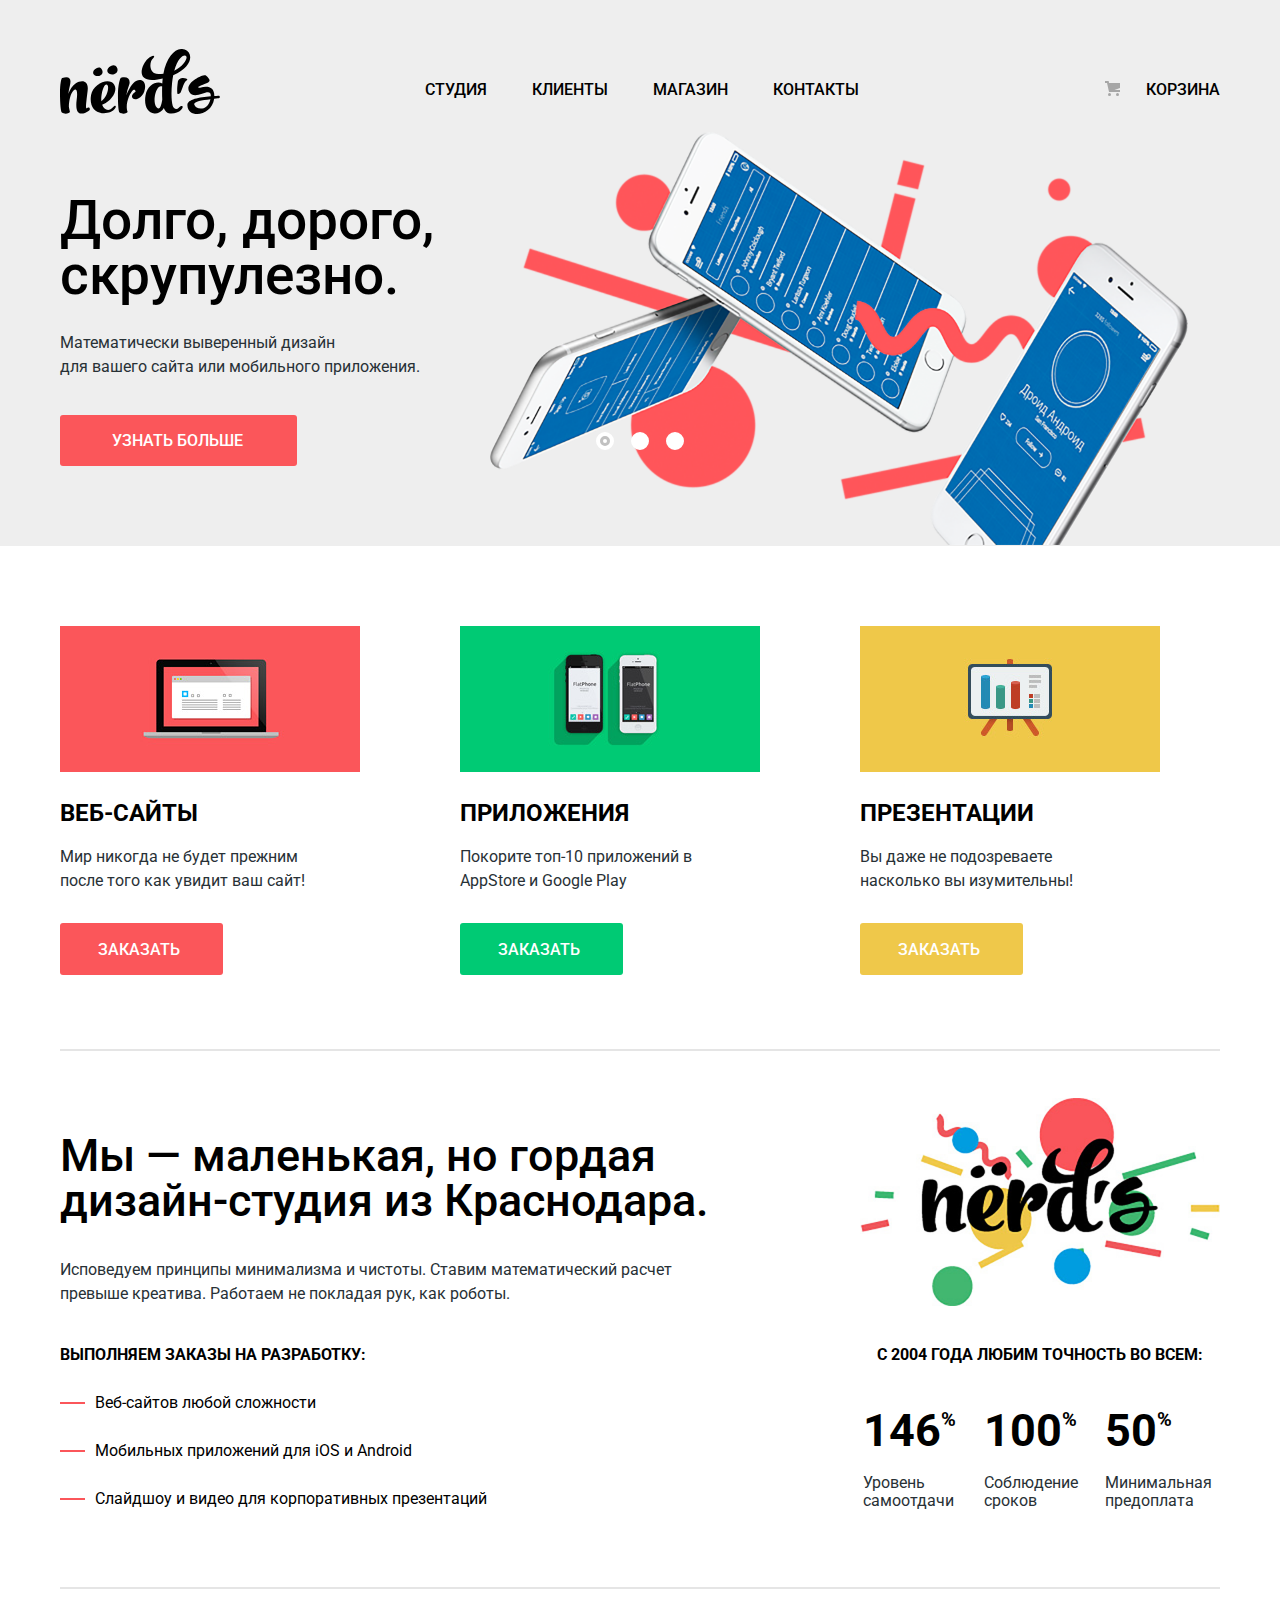
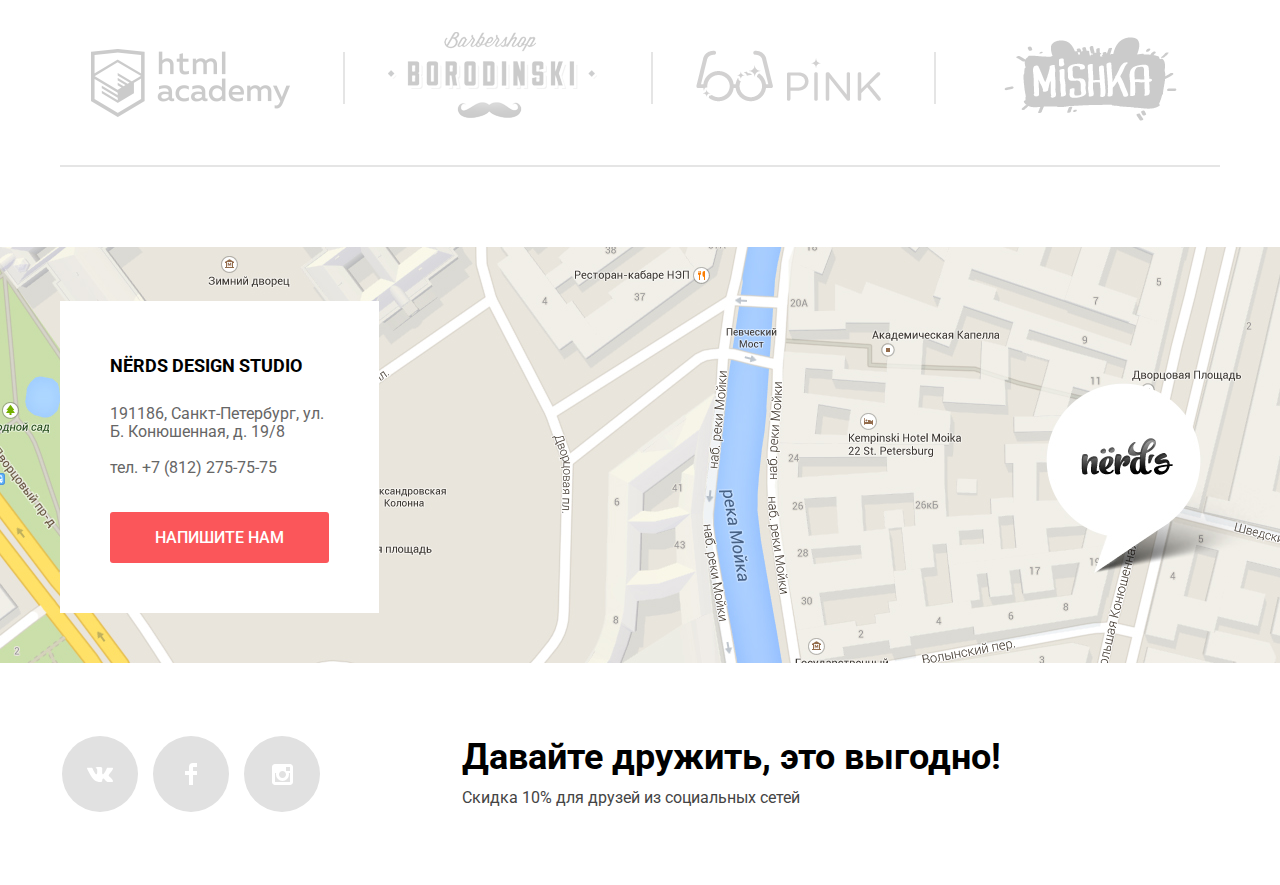
==== commit 094b11f1: "Правка ошибок на защиту" ====
--- a/index.html
+++ b/index.html
@@ -4,8 +4,8 @@
     <meta charset="utf-8">
     <link rel="stylesheet" href="css/normalize.css">
     <link rel="stylesheet" href="css/styles.css">
+    <link href="https://fonts.googleapis.com/css?family=Roboto:400,500,700&display=swap&subset=cyrillic" rel="stylesheet">
     <title>HTML Academy: Нёрдс</title>
-    <script src="js/script.js"></script>
   </head>
 
   <body>
@@ -80,19 +80,19 @@
         <div class="container">
           <ul class="goods">
             <li class="web-sites">
-              <img class="goods-image" src="img/advantage-picture-red.png" width="300" height="146" alt="веб-сайты">
+              <img class="goods-image" src="img/advantage-picture-red.png" width="300" height="146" alt="Картинка с ноутбуком">
               <h3 class="goods-title">Веб-сайты</h3>
               <p class="goods-text">Мир никогда не будет прежним после того как увидит ваш сайт!</p>
               <a class="main-button" href="#">Заказать</a>
             </li>
             <li class="app">
-              <img class="goods-image" src="img/advantage-picture-green.png" width="300" height="146" alt="приложения">
+              <img class="goods-image" src="img/advantage-picture-green.png" width="300" height="146" alt="Картинка с телефонами">
               <h3 class="goods-title">Приложения</h3>
               <p class="goods-text">Покорите топ-10 приложений в AppStore и Google Play</p>
               <a class="main-button" href="#">Заказать</a>
             </li>
             <li class="presentation">
-              <img class="goods-image" src="img/advantage-picture-yellow.png" width="300" height="146" alt="презентации">
+              <img class="goods-image" src="img/advantage-picture-yellow.png" width="300" height="146" alt="Картинка с флипчартом">
               <h3 class="goods-title">Презентации</h3>
               <p class="goods-text">Вы даже не подозреваете насколько вы изумительны!</p>
               <a class="main-button" href="#">Заказать</a>
@@ -169,9 +169,9 @@
         <div class="container">
           <div class="map-textbox">
             <h3>Nёrds design studio</h3>
-            <p>191186, Санкт-Петербург,<br> 
+            <p>191186, Санкт-Петербург, 
                 ул. Б. Конюшенная, д. 19/8</p>
-            <a href="#" >тел. +7 (812) 275-75-75</a>
+            <a href="tel:+78122757575" >тел. +7 (812) 275-75-75</a>
             <a class="main-button login-link" href="#">Напишите нам</a>
           </div>
         </div>
@@ -194,7 +194,7 @@
             </li>
             <li>
               <a href="#" aria-label="Инстаграм">
-                <img src="img/insta-icon.svg" width="21" height="21" alt="instagram">
+                <img src="img/insta-icon.svg" width="21" height="21" alt="Instagram">
               </a>
             </li>
           </ul>
@@ -208,10 +208,10 @@
     <div class="popup">
       <div class="popup-top">
         <p>Напишите нам</p>
-        <a href="#" class="close-cross-button"></a>
+        <button class="close-cross-button"></button>
         <span class="visually-hidden">Закрыть</span>
       </div>
-      <form class="popup-form" action="https://echo.htmlacademy.ru" method="post">
+      <form class="popup-form" method="post">
         <div>
           <label for="user-name">Ваше имя:</label>
           <input class="popup-field name" id="user-name" type="text" name="name" placeholder="Имя Фамилия" required>
@@ -227,5 +227,6 @@
         <button type="submit" class="main-button">Отправить</button>
       </form>      
     </div>
+    <script src="js/script.js"></script>
   </body>
 </html>
--- a/css/styles.css
+++ b/css/styles.css
@@ -1,27 +1,3 @@
-@font-face {
-  font-family: "Roboto";
-  src: url("fonts/roboto.woff2") format("woff2");
-  src: url("fonts/roboto.woff") format("woff");
-  font-weight: normal;
-  font-style: normal;
-}
-
-@font-face {
-  font-family: "Roboto";
-  src: url("fonts/robotomedium.woff2") format("woff2");
-  src: url("fonts/robotomedium.woff") format("woff");
-  font-weight: 500;
-  font-style: normal;
-}
-
-@font-face {
-  font-family: "Roboto";
-  src: url("fonts/robotobold.woff2") format("woff2");
-  src: url("fonts/robotobold.woff") format("woff");
-  font-weight: bold;
-  font-style: normal;
-}
-
 body {
   font-family: "Roboto", Arial, sans-serif;
   font-size: 16px;
@@ -56,7 +32,6 @@
   line-height: 30px;
   width: 1160px;
   margin: 0 auto;
-  align-items: center;
 }
 
 .main-navigation li {
@@ -219,20 +194,18 @@
   line-height: 55px;
   padding: 0px;
   margin: 0px;
-  letter-spacing: 1.2px;
 }
 
 .phone-title {
-  width: 386px;
+  width: 400px;
 }
 
 .pc-title {
-  width: 515px;
-  letter-spacing: 1.4px;
+  width: 540px;
 }
 
 .gadget-title {
-  width: 408px;
+  width: 420px;
 }
 
 .slider-text {
@@ -240,19 +213,18 @@
   padding-top: 28px;
   padding-bottom: 36px;
   margin: 0px;
-  letter-spacing: 0.1px;
 }
 
 .phone {
-  width: 361px;
+  width: 369px;
 }
 
 .pc {
-  width: 409px;
+  width: 420px;
 }
 
 .gadget {
-  width: 343px;
+  width: 365px;
 }
 
 .main-button {
@@ -340,14 +312,12 @@
   line-height: 30px;
   text-transform: uppercase;
   margin: 0;
-  letter-spacing: -0.8px;
 }
 
 .goods-text {
   color: #283136;
   padding: 17px 40px 30px 0px;
   margin: 0;
-  letter-spacing: 0.2px;
 }
 
 .goods .main-button {  
@@ -440,14 +410,12 @@
   width: 614px;
   margin: 0px;
   padding-bottom: 37px;
-  letter-spacing: 0.2px;
 }
 
 .about-text h4 {
   margin: 0;
   font-weight: bold;
   text-transform: uppercase;
-  letter-spacing: -0.5px;
 }
 
 .order {
@@ -486,7 +454,6 @@
   text-transform: uppercase;
   margin: auto;
   margin-bottom: 38px;
-  letter-spacing: -0.4px;
 }
 
 .percent {
@@ -619,7 +586,6 @@
   text-transform: uppercase;
   margin: 0px;
   padding-bottom: 24px;
-  letter-spacing: -0.9px;
 }
 
 .map-textbox p {
@@ -631,6 +597,7 @@
 
 .map-textbox a:first-of-type {
   color: #666666;
+  line-height: 18px;
 }
 
 .footer-container {
@@ -690,7 +657,6 @@
   font-weight: bold;
   padding: 76px 0px 12px;
   margin: 0;
-  letter-spacing: -0.6px;
 }
 
 .footer-text p {
@@ -726,9 +692,10 @@
   left: 825px;
   width: 21px;
   height: 21px;
-  background-image: url("../img/close-cross.svg");
+  background-image: url(../img/close-cross.svg);
   background-repeat: no-repeat;
   opacity: 0.3;
+  z-index: 100;
 }
 
 .close-cross-button:hover::before,
@@ -829,8 +796,6 @@
 
 .container-title {
   background-color: #eeeeee;
-  padding: 0 140px;
-  margin-bottom: 51px;
 }
 
 .title {
@@ -838,11 +803,11 @@
   line-height: 55px;
   text-align: center;
   font-weight: 500;
-  padding: 81px 57px 110px 0;
+  padding: 78px 0 110px;
   background-color: #eeeeee;
   width: 1160px;
   margin: 0 auto;
-  letter-spacing: 1.1px;
+  margin-bottom: 50px;
 }
 
 .selection-title {
@@ -877,10 +842,6 @@
   display: flex;
 }
 
-.measure .selection-title {
-  letter-spacing: 0.18px;
-}
-
 .measure h3 {
   padding-bottom: 56px;
   margin: 0;
@@ -970,7 +931,7 @@
   width: 80px;
   padding: 8px 10px;
   margin-left: 12px;  
-  font-family: Roboto, Arial, sans-serif;
+  font-family: "Roboto", Arial, sans-serif;
   font-size: 16px;
   line-height: 22px;
   text-align: center;
@@ -995,14 +956,13 @@
 
 .selection .selection-title {
   padding-bottom: 13px;
-  letter-spacing: -0.8px;
 }
 
 .selection label {
   position: relative;
 }
 
-.form li {
+.selection li {
   list-style-type: none;
 }
 
@@ -1013,7 +973,7 @@
   top: -1px;
   width: 23px;
   height: 23px;
-  background-image: url("../img/checkbox-off.svg");
+  background-image: url(../img/checkbox-off.svg);
   background-repeat: no-repeat;
   background-position: 0 0;
   opacity: 0.4
@@ -1026,7 +986,7 @@
   top: -1px;
   width: 27px;
   height: 23px;  
-  background-image: url("../img/checkbox-on.svg");
+  background-image: url(../img/checkbox-on.svg);
   background-repeat: no-repeat;
   background-position: 0 0;
   opacity: 0.4
@@ -1039,7 +999,7 @@
   top: -3px;
   width: 25px;
   height: 25px;  
-  background-image: url("../img/radio-off.svg");
+  background-image: url(../img/radio-off.svg);
   background-repeat: no-repeat;
   background-position: 0 0;
   opacity: 0.4;
@@ -1052,7 +1012,7 @@
   left: -36px;
   width: 25px;
   height: 25px;
-  background-image: url("../img/radio-on.svg");
+  background-image: url(../img/radio-on.svg);
   background-repeat: no-repeat;
   background-position: 0 0;
   opacity: 0.4;
@@ -1060,6 +1020,10 @@
 
 .filter-input:hover + label::before {
   opacity: 1
+}
+
+.filter-input:focus + label::before {
+  outline: 2px solid blue;
 }
 
 .filter-input:checked:hover + label::before {
@@ -1132,22 +1096,21 @@
   font-size: 14px; 
 }
 
-.sort-features li {
+.sort-features a {
   padding-right: 24px;
-  opacity: 0.3;  
-  letter-spacing: -0.8px;
-}
-
-.sort-features li:last-child {
+  opacity: 0.3;
+}
+
+.sort-features a:last-child {
   padding-right: 0;
 }
 
-.sort-features li:hover,
-.sort-features li:focus {
+.sort-features a:hover,
+.sort-features a:focus {
   opacity: 0.6;
 } 
 
-.sort-features li:active {
+.sort-features a:active {
   opacity: 1;
 } 
 
@@ -1235,7 +1198,6 @@
   text-align: center;
   font-weight: bold;
   text-transform: uppercase;
-  letter-spacing: 0.5px;
 }
 
 .site-hover a:hover,
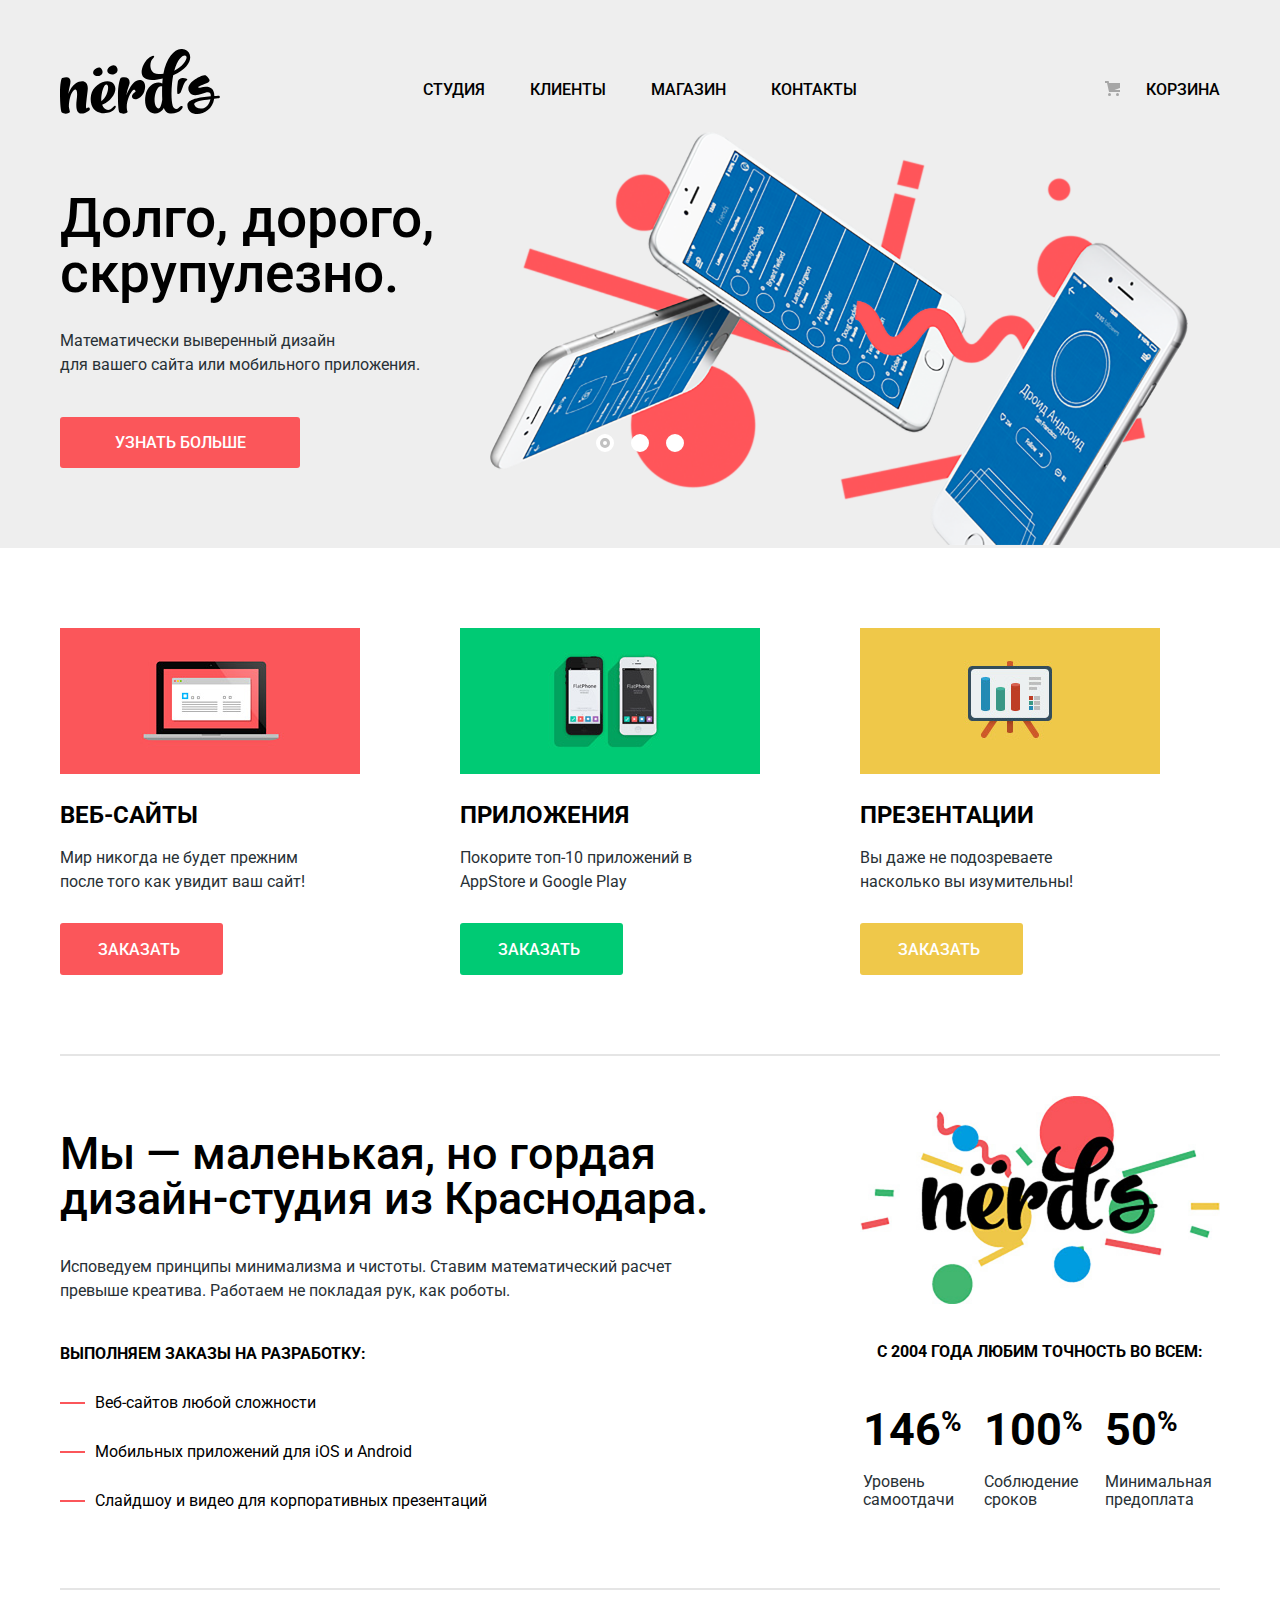
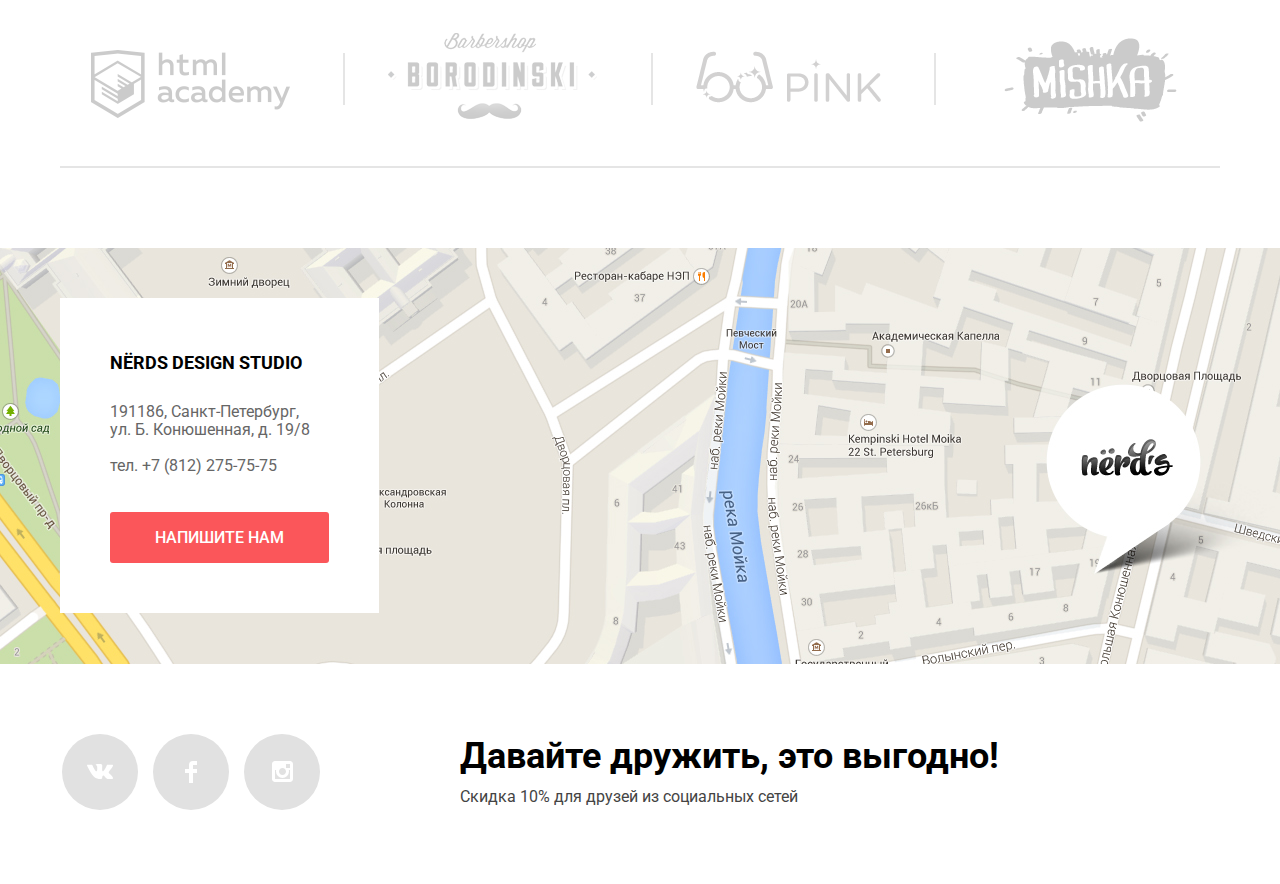
==== commit b0923c7d: "Правки на 2 попытку защиты" ====
--- a/index.html
+++ b/index.html
@@ -75,97 +75,92 @@
       </div>
 
       <h1 class="visually-hidden">Студия Нердс</h1>
-      <section>          
-      <h2 class="visually-hidden">Товары</h2>
-        <div class="container">
-          <ul class="goods">
-            <li class="web-sites">
-              <img class="goods-image" src="img/advantage-picture-red.png" width="300" height="146" alt="Картинка с ноутбуком">
-              <h3 class="goods-title">Веб-сайты</h3>
-              <p class="goods-text">Мир никогда не будет прежним после того как увидит ваш сайт!</p>
-              <a class="main-button" href="#">Заказать</a>
-            </li>
-            <li class="app">
-              <img class="goods-image" src="img/advantage-picture-green.png" width="300" height="146" alt="Картинка с телефонами">
-              <h3 class="goods-title">Приложения</h3>
-              <p class="goods-text">Покорите топ-10 приложений в AppStore и Google Play</p>
-              <a class="main-button" href="#">Заказать</a>
-            </li>
-            <li class="presentation">
-              <img class="goods-image" src="img/advantage-picture-yellow.png" width="300" height="146" alt="Картинка с флипчартом">
-              <h3 class="goods-title">Презентации</h3>
-              <p class="goods-text">Вы даже не подозреваете насколько вы изумительны!</p>
-              <a class="main-button" href="#">Заказать</a>
-            </li>
-          </ul>
-        </div>
-      </section>
-
-      <section class="about">
-        <div class="container">
-          <div class="about">
-            <div class="about-text">
-              <h3>Мы — маленькая, но гордая
-              дизайн-студия из Краснодара. </h3>
-              <p>Исповедуем принципы минимализма и чистоты. Ставим математический расчет
-              превыше креатива. Работаем не покладая рук, как роботы.</p>
-              <h4>Выполняем заказы на разработку:</h4>
-              <ul class="order">              
-                <li>Веб-сайтов любой сложности</li>
-                <li>Мобильных приложений для iOS и Android</li>             
-                <li>Слайдшоу и видео для корпоративных презентаций</li>
-              </ul>
-            </div>
-
-            <div class="about-numbers">
-              <img src="img/nerds-picture.jpg" width="360" height="208" alt="Картинка Нердс">
-              <p>с 2004 года Любим точность во всем:</p>
-              <table>
-                <tr class="table-values">
-                  <td>146<sup class="percent">%</sup></td>
-                  <td>100<sup class="percent">%</sup></td>
-                  <td>50<sup class="percent">%</sup></td>
-                </tr>
-                <tr class="table-features">
-                  <td>Уровень самоотдачи</td>
-                  <td>Соблюдение сроков</td>
-                  <td>Минимальная предоплата</td>
-                </tr>
-              </table>
-            </div>
-          </div>
-        </div>
-      </section>
-
-      <section class="partners">
+      <section class="container">          
+      <h2 class="visually-hidden">Товары</h2>        
+        <ul class="goods">
+          <li class="web-sites">
+            <img class="goods-image" src="img/advantage-picture-red.png" width="300" height="146" alt="Картинка с ноутбуком">
+            <h3 class="goods-title">Веб-сайты</h3>
+            <p class="goods-text">Мир никогда не будет прежним после того как увидит ваш сайт!</p>
+            <a class="main-button" href="#">Заказать</a>
+          </li>
+          <li class="app">
+            <img class="goods-image" src="img/advantage-picture-green.png" width="300" height="146" alt="Картинка с телефонами">
+            <h3 class="goods-title">Приложения</h3>
+            <p class="goods-text">Покорите топ-10 приложений в AppStore и Google Play</p>
+            <a class="main-button" href="#">Заказать</a>
+          </li>
+          <li class="presentation">
+            <img class="goods-image" src="img/advantage-picture-yellow.png" width="300" height="146" alt="Картинка с флипчартом">
+            <h3 class="goods-title">Презентации</h3>
+            <p class="goods-text">Вы даже не подозреваете насколько вы изумительны!</p>
+            <a class="main-button" href="#">Заказать</a>
+          </li>
+        </ul>        
+      </section>
+
+      <section class="container">
+        <div class="about">
+          <div class="about-text">
+            <h3>Мы — маленькая, но гордая
+            дизайн-студия из Краснодара. </h3>
+            <p>Исповедуем принципы минимализма и чистоты. Ставим математический расчет
+            превыше креатива. Работаем не покладая рук, как роботы.</p>
+            <h4>Выполняем заказы на разработку:</h4>
+            <ul class="order">              
+              <li>Веб-сайтов любой сложности</li>
+              <li>Мобильных приложений для iOS и Android</li>             
+              <li>Слайдшоу и видео для корпоративных презентаций</li>
+            </ul>
+          </div>
+
+          <div class="about-numbers">
+            <img src="img/nerds-picture.jpg" width="360" height="208" alt="Картинка Нердс">
+            <p>с 2004 года Любим точность во всем:</p>
+            <table>
+              <tr class="table-values">
+                <td>146<sup class="percent">%</sup></td>
+                <td>100<sup class="percent">%</sup></td>
+                <td>50<sup class="percent">%</sup></td>
+              </tr>
+              <tr class="table-features">
+                <td>Уровень самоотдачи</td>
+                <td>Соблюдение сроков</td>
+                <td>Минимальная предоплата</td>
+              </tr>
+            </table>
+          </div>
+        </div>        
+      </section>
+
+      <section class="partners container">
         <h2 class="visually-hidden">Партнеры</h2>
-        <div class="container">
-          <ul class="partners-links">
-            <li>
-              <a href="https://htmlacademy.ru/intensive/htmlcss">
-                <img src="img/htmlacademy-logo.png" width="199" height="68" alt="Логотип Академии HTML">
-              </a>
-            </li>
-            <li>
-              <a href="#">
-                <img src="img/borodinski-logo.png" width="209" height="90" alt="Логотип Бородинский">
-              </a>
-            </li>
-            <li>
-              <a href="#">
-                <img src="img/pink-logo.png" width="185" height="52" alt="Логотип Pink">
-              </a>
-            </li>
-            <li>
-              <a href="#">
-                <img src="img/mishka-logo.png" width="173" height="84" alt="Логотип Мишка">
-              </a>
-            </li>
-          </ul>
-        </div>
+        <ul class="partners-links">
+          <li>
+            <a href="https://htmlacademy.ru/intensive/htmlcss">
+              <img src="img/htmlacademy-logo.png" width="199" height="68" alt="Логотип Академии HTML">
+            </a>
+          </li>
+          <li>
+            <a href="#">
+              <img src="img/borodinski-logo.png" width="209" height="90" alt="Логотип Бородинский">
+            </a>
+          </li>
+          <li>
+            <a href="#">
+              <img src="img/pink-logo.png" width="185" height="52" alt="Логотип Pink">
+            </a>
+          </li>
+          <li>
+            <a href="#">
+              <img src="img/mishka-logo.png" width="173" height="84" alt="Логотип Мишка">
+            </a>
+          </li>
+        </ul>
       </section>
       
-      <section class="map-section"> 
+      <section class="map-section">
+        <iframe src="https://www.google.com/maps/embed?pb=!1m18!1m12!1m3!1d1998.6037872533238!2d30.320858715614293!3d59.938716481876206!2m3!1f0!2f0!3f0!3m2!1i1024!2i768!4f13.1!3m3!1m2!1s0x4696310fca145cc1%3A0x42b32648d8238007!2z0JHQvtC70YzRiNCw0Y8g0JrQvtC90Y7RiNC10L3QvdCw0Y8g0YPQuy4sIDE5LzgsINCh0LDQvdC60YIt0J_QtdGC0LXRgNCx0YPRgNCzLCDQoNC-0YHRgdC40Y8sIDE5MTE4Ng!5e0!3m2!1sru!2s!4v1584948991190!5m2!1sru!2s" width="600" height="450" allowfullscreen="" aria-hidden="false" tabindex="0"></iframe> 
         <div class="container">
           <div class="map-textbox">
             <h3>Nёrds design studio</h3>
@@ -208,8 +203,7 @@
     <div class="popup">
       <div class="popup-top">
         <p>Напишите нам</p>
-        <button class="close-cross-button"></button>
-        <span class="visually-hidden">Закрыть</span>
+        <button type="button" aria-label="Закрыть окно" class="close-cross-button"></button>
       </div>
       <form class="popup-form" method="post">
         <div>
--- a/css/styles.css
+++ b/css/styles.css
@@ -56,7 +56,7 @@
   display: flex;
   justify-content: space-between;
   flex-wrap: wrap;
-  padding: 0 42px 0 0;
+  padding: 0 45px 0 0;
   margin: 0;
   
 }
@@ -127,12 +127,12 @@
   width: 18px;
   height: 18px;
   margin-right: 17px;
-  vertical-align: top;
   background-color: transparent;
   border: 9px solid #ffffff;
   border-radius: 50%;
   cursor: pointer;
   position: relative;
+  vertical-align: top;
 }
 
 .slider-controls label::after {
@@ -174,7 +174,7 @@
 
 .slider-description {
   width: 515px;
-  padding-top: 69px;
+  padding-top: 67px;
   margin-right: 45px;
 }
 
@@ -211,7 +211,7 @@
 .slider-text {
   color: #283136;
   padding-top: 28px;
-  padding-bottom: 36px;
+  padding-bottom: 40px;
   margin: 0px;
 }
 
@@ -234,17 +234,17 @@
   padding-bottom: 16px;
   line-height: 18px;
   text-transform: uppercase;
-  color: white;
   border-radius: 3px;
   text-align: center;
   color: #ffffff;
   outline: none;
   border: none;
+  vertical-align: top;
 }
 
 .slider-box .main-button {
   padding-right: 54px;
-  padding-left: 52px;
+  padding-left: 55px;
   background-color: #fb565a;
   margin-bottom: 80px;
 }
@@ -290,6 +290,7 @@
   width: 1160px;
   margin: 0 auto;
   padding-right: 60px;
+  padding-bottom: 44px;
 }
 
 .web-sites,
@@ -316,15 +317,13 @@
 
 .goods-text {
   color: #283136;
-  padding: 17px 40px 30px 0px;
+  padding: 16px 40px 29px 0px;
   margin: 0;
 }
 
 .goods .main-button {  
-  margin-bottom: 35px;  
-  padding-right: 43px;
-  padding-top: 18px;
-  padding-left: 38px;
+  margin-bottom: 35px;
+  padding: 18px 43px 16px 38px;
 }
 
 .web-sites .main-button {
@@ -385,7 +384,7 @@
 .about {
   display: flex;
   justify-content: space-between;
-  padding: 39px 0px 37px 0;  
+  padding: 32px 0px 75px 0;  
 }
 
 .container .about {
@@ -393,7 +392,7 @@
 }
 
 .about-text {
-  width: 650px;
+  width: 670px;
 }
 
 .about-text h3 {
@@ -401,15 +400,15 @@
   line-height: 45px;
   font-weight: 500;
   margin: 0px;
-  padding-bottom: 35px;
+  padding-bottom: 34px;
   padding-top: 43px;
 }
 
 .about-text p {
   color: #283136;
-  width: 614px;
+  width: 630px;
   margin: 0px;
-  padding-bottom: 37px;
+  padding-bottom: 39px;
 }
 
 .about-text h4 {
@@ -425,7 +424,7 @@
 
 .order li {
   list-style-type: none;
-  padding-top: 24px;
+  padding-top: 25px;
   margin: 0;
   align-items: center;
   display: flex;
@@ -445,7 +444,7 @@
 
 .about-numbers img {
   margin-top: 8px;
-  margin-bottom: 30px;
+  margin-bottom: 29px;
 }
 
 .about-numbers p {
@@ -453,23 +452,23 @@
   text-align: center;
   text-transform: uppercase;
   margin: auto;
-  margin-bottom: 38px;
+  margin-bottom: 40px;
 }
 
 .percent {
-  top: -1em;
+  top: -0.5em;
 }
 
 .table-values td {
   font-weight: bold;
   font-size: 45px;
   line-height: 45px;
-  padding-right: 23px;
+  padding-right: 17px;
   padding-bottom: 18px;
 }
 
 .table-values sup {
-  font-size: 20px;
+  font-size: 28px;
 }
 
 .table-features td {
@@ -546,6 +545,14 @@
   background-size: cover;
 }
 
+.map-section iframe{
+  position: relative;
+  z-index: 2;
+  width: 100%;
+  height: 416px;
+  border: 0;
+}
+
 .map-section .container {
   position: relative;
 }
@@ -557,15 +564,16 @@
 
 .map-textbox {
   position: absolute;
-  top: 54px;
+  top: -373px;
   padding: 50px 50px;
   background-color: white;
   width: 319px;
+  z-index: 3;
 }
 
 .map-textbox .main-button {
   width: 100%;
-  margin-top: 32px;
+  margin-top: 34px;
   background-color: #fb565a;
 }
 
@@ -585,7 +593,7 @@
   font-weight: bold;
   text-transform: uppercase;
   margin: 0px;
-  padding-bottom: 24px;
+  padding-bottom: 25px;
 }
 
 .map-textbox p {
@@ -593,6 +601,7 @@
   margin: 0px;
   color: #666666;
   padding-bottom: 15px;
+  width: 210px;
 }
 
 .map-textbox a:first-of-type {
@@ -606,7 +615,7 @@
 
 .social-button {  
   list-style: none;
-  padding: 5px 127px 5px 2px;
+  padding: 0px 125px 5px 2px;
   margin: 0;
   display: flex;
   align-items: center;
@@ -655,7 +664,7 @@
   font-size: 36px;
   line-height: 36px;
   font-weight: bold;
-  padding: 76px 0px 12px;
+  padding: 74px 0px 12px;
   margin: 0;
 }
 
@@ -668,13 +677,13 @@
 
 .popup {
   position: fixed;
-  right: 180px;
-  bottom: 50px;
+  left: 50%;
+  bottom:50%;
   background-color: #ffffff;
   width: 935px;
   height: 575px;
   padding: 69px 60px 0px 93px;
-  margin: 0 auto;
+  margin-left: -450px;
   box-shadow: 0px 20px 40px rgba(0, 1, 1, 0.75);
   z-index: 50;
   display: none;
@@ -685,25 +694,26 @@
   justify-content: space-between;
 }
 
-.close-cross-button::before {
-  position: absolute;
-  content: "";
+.close-cross-button {
+  position: absolute;
   top: 78px;
   left: 825px;
   width: 21px;
   height: 21px;
+  border: none;
+  background-color: transparent;
   background-image: url(../img/close-cross.svg);
-  background-repeat: no-repeat;
+  background-size: cover;
   opacity: 0.3;
-  z-index: 100;
-}
-
-.close-cross-button:hover::before,
-.close-cross-button:focus::before {
+  cursor: pointer;
+}
+
+.close-cross-button:hover,
+.close-cross-button:focus {
   opacity: 1;
 }
 
-.close-cross-button:active::before {
+.close-cross-button:active {
   opacity: 0.1;
 }
 
@@ -756,7 +766,7 @@
 }
 
 .popup .main-button {
-  padding-right: 77px;
+  padding-right: 80px;
   padding-left: 84px;
   background-color: #fb565a;
 }
@@ -785,13 +795,58 @@
   width: 744px;
   height: 115px;
   margin-top: 10px;
-  margin-bottom: 39px;
+  margin-bottom: 36px;
   resize: none;
   padding-top: 9px;
 }
 
+@keyframes bounce {
+  0% {
+    transform: translateY(-2000px);
+  }
+
+  70% {
+    transform: translateY(30px);
+  }
+
+  90% {
+    transform: translateY(-10px);
+  }
+
+  100% {
+    transform: translateY(0);
+  }
+}
+
+@keyframes shake {
+  0%,
+  100% {
+    transform: translateX(0);
+  }
+
+  10%,
+  30%,
+  50%,
+  70%,
+  90% {
+    transform: translateX(-10px);
+  }
+
+  20%,
+  40%,
+  60%,
+  80% {
+    transform: translateX(10px);
+  }
+}
+
 .modal-show {
   display: block;
+  animation: bounce 0.6s;
+}
+
+.modal-error {
+  animation: shake 0.6s;
 }
 
 .container-title {
@@ -836,6 +891,7 @@
 
 .measure {
   margin-right: 139px;
+  margin-top: 4px;
 }
 
 .measure-section .container {
@@ -925,6 +981,7 @@
   line-height: 22px;
   text-transform: uppercase;
   color: #283136;
+  vertical-align: top;
 }
 
 .price-controls input {
@@ -1057,7 +1114,7 @@
 }
 
 .form-button {
-  margin-top: 36px;
+  margin-top: 34px;
   border-radius: 3px;
   width: 100%;
   background-color: #eeeeee;
@@ -1097,7 +1154,7 @@
 }
 
 .sort-features a {
-  padding-right: 24px;
+  padding-right: 20px;
   opacity: 0.3;
 }
 
@@ -1136,6 +1193,7 @@
   border: 6px solid transparent;
   border-top: 10px solid black;
   margin-top: 5px; 
+  vertical-align: top;
 }
 
 .arrow-top {
@@ -1213,15 +1271,39 @@
   color: #666666;
   line-height: 18px;
   text-align: center;
-  padding-top: 16px;
-  padding-bottom: 30px;
-  margin: 0;
+  padding: 17px 80px 30px;
+  margin: 0;
+}
+
+.site-hover .pink {
+  padding-right: 50px;
+  padding-left: 50px;
+} 
+
+.site-hover .barbershop {
+  padding-right: 90px;
+  padding-left: 90px;
+} 
+
+.site-hover .mishka {
+  padding-right: 80px;
+  padding-left: 80px;
+} 
+
+.site-hover .aplus {
+  padding-right: 50px;
+  padding-left: 50px;
+}
+
+.site-hover .kvast {
+  padding-right: 50px;
+  padding-left: 50px;
 }
 
 .site-hover .main-button {
   background-color: #fb565a;
-  padding-right: 57px;
-  padding-left: 57px;
+  padding-right: 61px;
+  padding-left: 61px;
 }
 
 .site-hover .main-button:hover {
@@ -1237,16 +1319,16 @@
 .site-hover {
   background-color: #eeeeee; 
   text-align: center;
-  padding-top: 25px;
-  padding-bottom: 46px;
+  padding-top: 28px;
+  padding-bottom: 42px;
   width: 360px;
   display: none;
   position: absolute;
-  bottom: 3px;
+  bottom: -10px;
 }
 
 .pagination {
-  padding: 29px 0 62px 0;
+  padding: 27px 0 61px 0;
   margin: 0;
   display: flex;
   flex-wrap: wrap;
@@ -1255,7 +1337,7 @@
 
 .pagination a {
   display: block;
-  padding: 16px 19px 13px 20px;
+  padding: 16px 20px 13px 20px;
   color: #000000;
   font-weight: 500;
 }
@@ -1266,7 +1348,7 @@
   font-weight: 500;
   color: black;
   border-radius: 3px;
-  margin-right: 14px;  
+  margin-right: 13px;  
 }
 
 .page:last-child {
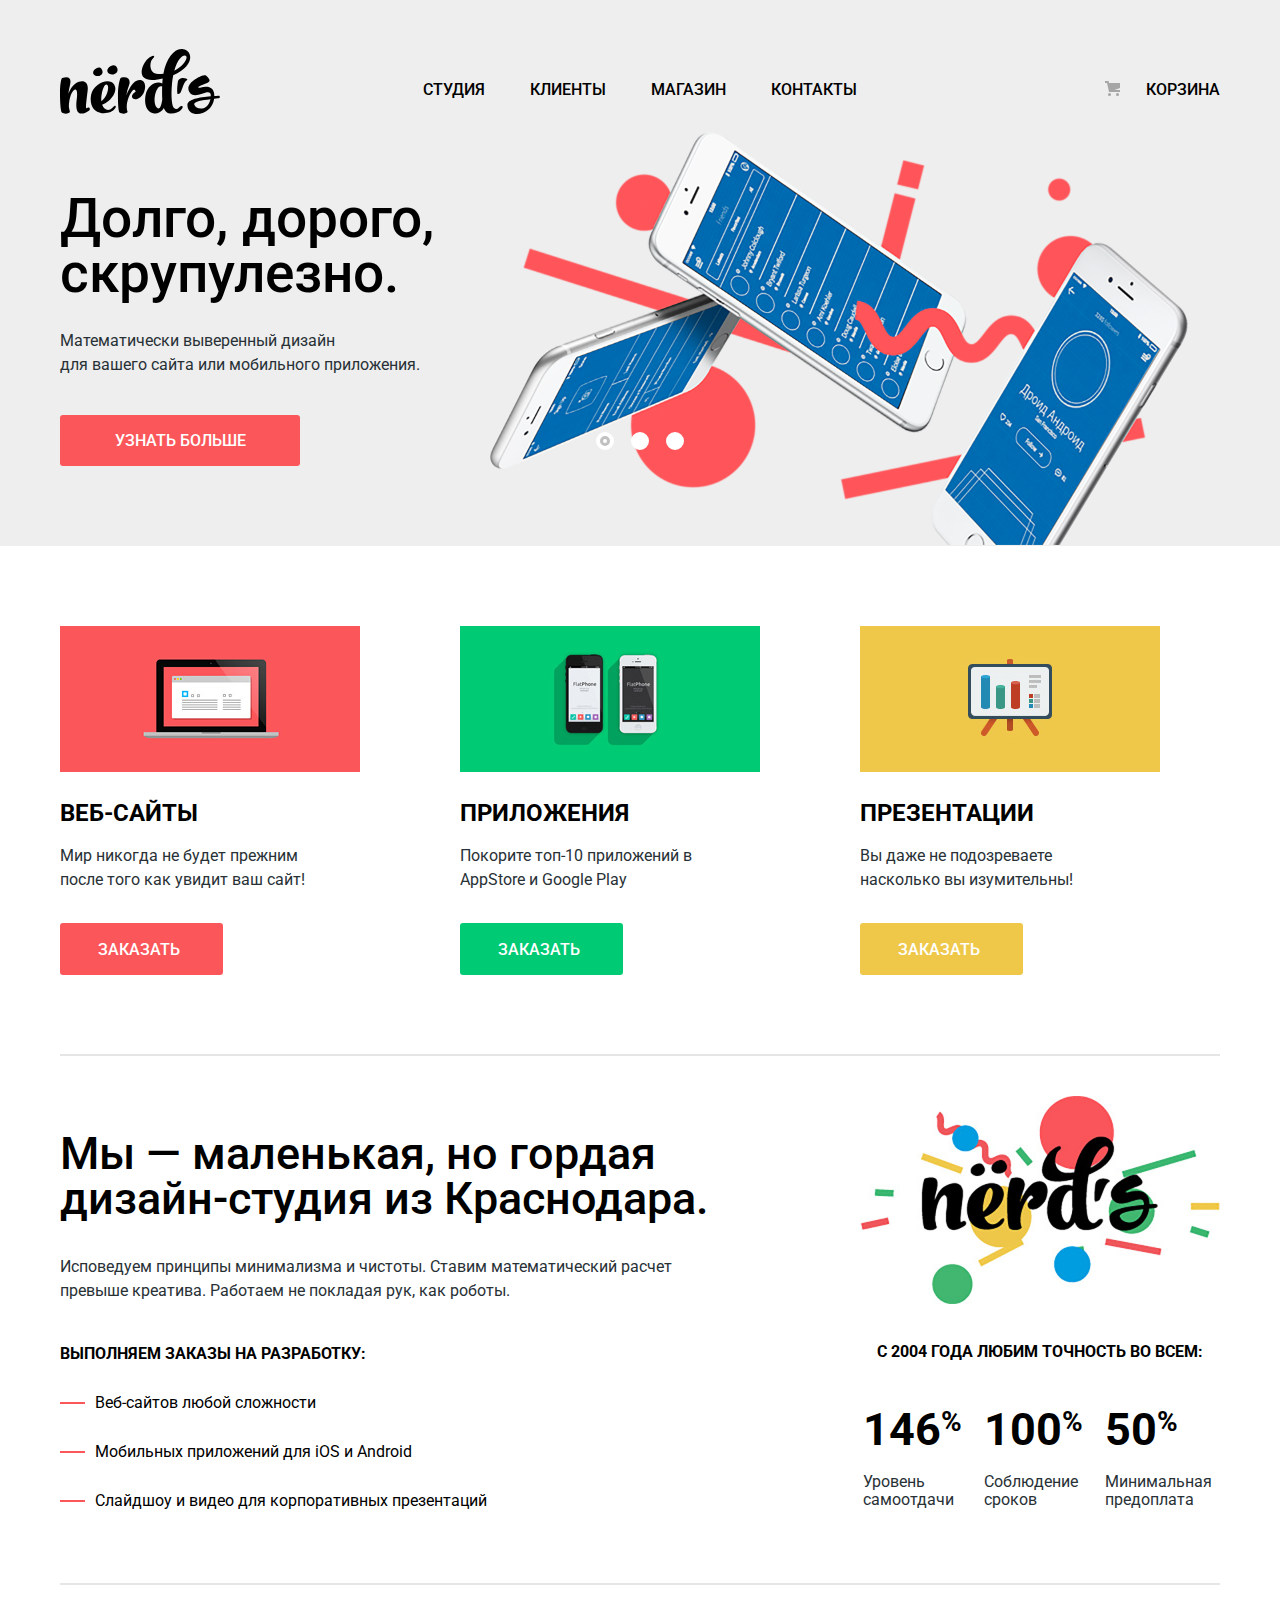
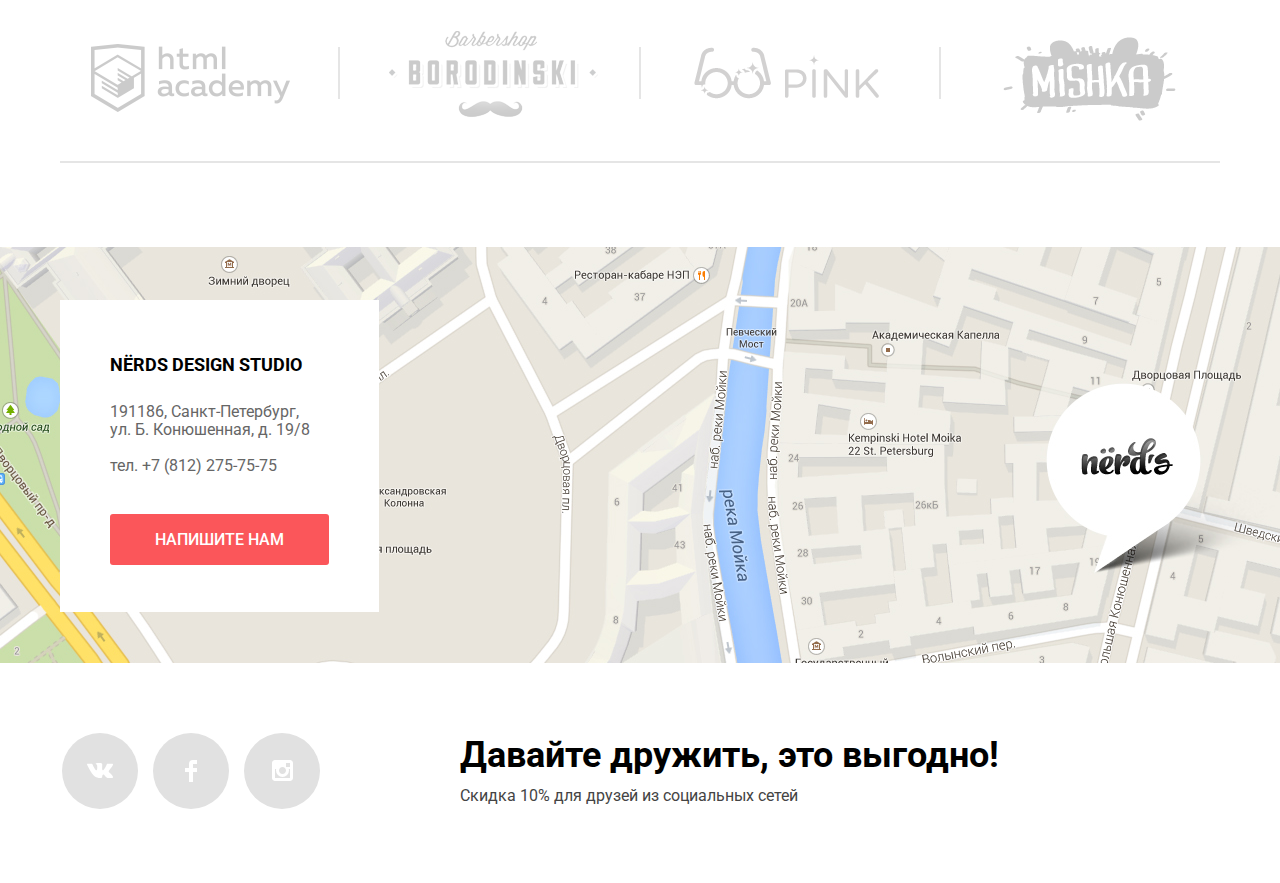
==== commit df439eda: "Правки к 3 защите" ====
--- a/index.html
+++ b/index.html
@@ -2,8 +2,8 @@
 <html lang="ru">
   <head>
     <meta charset="utf-8">
-    <link rel="stylesheet" href="css/normalize.css">
-    <link rel="stylesheet" href="css/styles.css">
+    <link rel="stylesheet" href="css/normalize_minimized.css">
+    <link rel="stylesheet" href="css/styles_minimized.css">
     <link href="https://fonts.googleapis.com/css?family=Roboto:400,500,700&display=swap&subset=cyrillic" rel="stylesheet">
     <title>HTML Academy: Нёрдс</title>
   </head>
@@ -136,22 +136,22 @@
       <section class="partners container">
         <h2 class="visually-hidden">Партнеры</h2>
         <ul class="partners-links">
-          <li>
-            <a href="https://htmlacademy.ru/intensive/htmlcss">
+          <li class="partner-html-academy">
+            <a href="https://htmlacademy.ru/intensive/htmlcss" >
               <img src="img/htmlacademy-logo.png" width="199" height="68" alt="Логотип Академии HTML">
             </a>
           </li>
-          <li>
+          <li class="partner-borodinski">
             <a href="#">
               <img src="img/borodinski-logo.png" width="209" height="90" alt="Логотип Бородинский">
             </a>
           </li>
-          <li>
+          <li class="partners-pink">
             <a href="#">
               <img src="img/pink-logo.png" width="185" height="52" alt="Логотип Pink">
             </a>
           </li>
-          <li>
+          <li class="partners-mishka">
             <a href="#">
               <img src="img/mishka-logo.png" width="173" height="84" alt="Логотип Мишка">
             </a>
@@ -221,6 +221,6 @@
         <button type="submit" class="main-button">Отправить</button>
       </form>      
     </div>
-    <script src="js/script.js"></script>
+    <script src="js/script_min.js"></script>
   </body>
 </html>
--- a/css/styles_minimized.css
+++ b/css/styles_minimized.css
@@ -0,0 +1 @@
+body{font-family:"Roboto",Arial,sans-serif;font-size:16px;line-height:24px;color:#000;background-color:#fff}html{box-sizing:border-box}*,::before,::after{box-sizing:inherit}a{text-decoration:none}.main-header{background-color:#eee}.main-navigation{color:#000;text-transform:uppercase;font-weight:500;display:flex;justify-content:space-between;padding-top:49px;line-height:30px;width:1160px;margin:0 auto}.main-navigation li{list-style:none}.main-logo{width:160px;height:65px}.logo:hover,.logo:focus{opacity:.8}.logo:active{opacity:.3}.links{display:flex;justify-content:space-between;flex-wrap:wrap;padding:0 45px 0 0;margin:0}.links li{padding:26px 0 8px;align-items:center}.links li:not(:last-child){padding-right:45px}.links-item{color:#000}.links-item:hover{color:#fb565a}.links-item:active{color:rgba(0,0,0,0.3)}.links-item-active{padding-bottom:9px;border-bottom:2px solid #fb565a;color:inherit}.cart{padding:26px 0 8px 41px;position:relative}.cart::before{position:absolute;content:"";width:15px;height:15px;background-image:url(../img/cart-icon.svg);background-repeat:no-repeat;top:32px;left:0}.container{margin:0 auto;width:1200px;padding:0 20px}.slider-background{background-color:#eee}.slider-section{display:block;width:1160px;margin:0 auto;margin-bottom:80px;position:relative}.slider-controls label{display:inline-block;width:18px;height:18px;margin-right:17px;background-color:transparent;border:9px solid #fff;border-radius:50%;cursor:pointer;position:relative;vertical-align:top}.slider-controls label::after{content:"";position:absolute;top:-5px;left:-5px;width:10px;height:10px;background-color:transparent;border:3px solid #c1c1c1;border-radius:50%;display:none}.slider-controls{position:absolute;bottom:90px;left:536px;z-index:20;font-size:0}.slide{display:none}#product-1:checked ~ .slider-background #slide1,#product-2:checked ~ .slider-background #slide2,#product-3:checked ~ .slider-background #slide3{display:block}#product-1:checked ~ .slider-background label:first-child::after,#product-2:checked ~ .slider-background label:nth-child(2)::after,#product-3:checked ~ .slider-background label:last-child::after{display:block}.slider-description{width:515px;padding-top:67px;margin-right:45px}.slider-box{display:flex;padding-top:10px}.slider-box img{margin-top:9px}.slider-title{color:#000;font-weight:500;font-size:55px;line-height:55px;padding:0;margin:0}.phone-title{width:400px}.pc-title{width:540px}.gadget-title{width:420px}.slider-text{color:#283136;padding-top:28px;padding-bottom:38px;margin:0}.phone{width:369px}.pc{width:420px}.gadget{width:365px}.main-button{font-weight:500;display:inline-block;padding-top:17px;padding-bottom:16px;line-height:18px;text-transform:uppercase;border-radius:3px;text-align:center;color:#fff;outline:none;border:none;vertical-align:top}.slider-box .main-button{padding-right:54px;padding-left:55px;background-color:#fb565a;margin-bottom:80px}.slider-box .main-button:hover{background-color:#e74246}.slider-box .main-button:active{background-color:#d7373b;color:rgba(255,255,255,0.3);box-shadow:inset 0 3px 0 0 rgba(0,1,1,0.1)}.phone-slider{background-image:url(../img/slide-picture_phone.png);background-color:#eee;background-repeat:no-repeat;background-size:698px 413px;background-position:430px 18px}.pc-slider{background-image:url(../img/slide-picture_pc.png);background-color:#eee;background-repeat:no-repeat;background-size:663px 430px;background-position:100% 50%}.gadget-slider{background-image:url(../img/slide-picture_gadget.png);background-color:#eee;background-repeat:no-repeat;background-size:759px 411px;background-position:400px 18px}.goods{display:flex;justify-content:space-between;padding:0;width:1160px;margin:0 auto;padding-right:60px;padding-bottom:44px}.web-sites,.app,.presentation{width:300px}.goods-image{margin-bottom:19px}.goods li{list-style-type:none}.goods-title{font-weight:700;font-size:24px;line-height:30px;text-transform:uppercase;margin:0}.goods-text{color:#283136;padding:16px 40px 31px 0;margin:0}.goods .main-button{margin-bottom:35px;padding:18px 43px 16px 38px}.web-sites .main-button{background-color:#fb565a}.web-sites .main-button:hover{background-color:#e74246}.web-sites .main-button:active{background-color:#d7373b;color:rgba(255,255,255,0.3);box-shadow:inset 0 3px 0 0 rgba(0,1,1,0.1)}.app .main-button{background-color:#00ca74}.app .main-button:hover{background-color:#00bc6c}.app .main-button:active{background-color:#00aa62;color:rgba(255,255,255,0.3);box-shadow:inset 0 3px 0 0 rgba(0,1,1,0.1)}.presentation .main-button{background-color:#efc84a}.presentation .main-button:hover{background-color:#eab534}.presentation .main-button:active{background-color:#e5a722;color:rgba(255,255,255,0.3);box-shadow:inset 0 3px 0 0 rgba(0,1,1,0.1)}.visually-hidden:not(:focus):not(:active){position:absolute;width:1px;height:1px;margin:-1px;border:0;padding:0;white-space:nowrap;clip-path:inset(100%);clip:rect(0 0 0 0);overflow:hidden}.about{display:flex;justify-content:space-between;padding:32px 0 70px}.container .about{border-top:2px solid rgba(0,0,0,0.1)}.about-text{width:670px}.about-text h3{font-size:45px;line-height:45px;font-weight:500;margin:0;padding-bottom:34px;padding-top:43px}.about-text p{color:#283136;width:630px;margin:0;padding-bottom:39px}.about-text h4{margin:0;font-weight:700;text-transform:uppercase}.order{padding:0;margin:0}.order li{list-style-type:none;padding-top:25px;margin:0;align-items:center;display:flex}.order li:before{content:"";width:25px;height:2px;background:#fb565a;margin-right:10px}.about-numbers{width:360px}.about-numbers img{margin-top:8px;margin-bottom:29px}.about-numbers p{font-weight:700;text-align:center;text-transform:uppercase;margin:auto;margin-bottom:40px}.percent{top:-.5em}.table-values td{font-weight:700;font-size:45px;line-height:45px;padding-right:17px;padding-bottom:18px}.table-values sup{font-size:28px}.table-features td{line-height:18px;color:#283136}.partners{margin-bottom:84px;position:relative}.partners-links{min-height:180px;display:flex;justify-content:space-between;align-items:center;border-top:2px solid rgba(0,0,0,0.1);border-bottom:2px solid rgba(0,0,0,0.1);margin:0;padding:0}.partners-links li{list-style-type:none;width:280px;position:relative}.partners-links a{opacity:.2;display:flex;justify-content:center}.partners-links a:hover,.partners-links a:focus{opacity:1}.partners-links a:active{opacity:.1}.partner-html-academy a{padding-top:10px;padding-right:20px}.partner-borodinski a{padding-top:5px}.partners-mishka a{padding-top:11px;padding-left:20px}.partner-html-academy:after{content:"";position:absolute;width:2px;height:52px;background-color:rgba(0,0,0,0.1);top:50%;right:0;transform:translateY(-50%)}.partner-borodinski:after{content:"";position:absolute;width:2px;height:52px;background-color:rgba(0,0,0,0.1);top:50%;right:-8px;transform:translateY(-50%)}.partners-pink:after{content:"";position:absolute;width:2px;height:52px;background-color:rgba(0,0,0,0.1);top:50%;right:-14px;transform:translateY(-50%)}.footer{position:relative}.map-section{position:relative;height:416px;background:url(../img/map.jpg) no-repeat;background-size:cover}.map-section iframe{position:relative;z-index:2;width:100%;height:416px;border:0}.map-section .container{position:relative}.map-section img{width:100%;height:auto}.map-textbox{position:absolute;top:-370px;padding:50px 50px 47px;background-color:#fff;width:319px;z-index:3}.map-textbox .main-button{width:100%;margin-top:36px;background-color:#fb565a}.map-textbox .main-button:hover{background-color:#e74246}.map-textbox .main-button:active{background-color:#d7373b;color:rgba(255,255,255,0.3);box-shadow:inset 0 3px 0 0 rgba(0,1,1,0.1)}.map-textbox h3{font-size:18px;line-height:30px;font-weight:700;text-transform:uppercase;margin:0;padding-bottom:23px}.map-textbox p{line-height:18px;margin:0;color:#666;padding-bottom:15px;width:210px}.map-textbox a:first-of-type{color:#666;line-height:18px}.footer-container{display:flex}.social-button{list-style:none;padding:0 125px 5px 2px;margin:0;display:flex;align-items:center}.social-button li{height:76px;width:76px;background-color:#e1e1e1;margin-right:15px;border-radius:50%;justify-content:center;align-items:center}.social-button a{display:flex;justify-content:center;align-items:center;padding:0;margin:0;height:76px;width:76px}.social-button li:hover{background-color:#e74246}.social-button li:active{background-color:#d7373b;box-shadow:inset 0 3px 0 0 rgba(0,1,1,0.1)}.social-button img:active{opacity:.3}.footer-text{text-align:left;align-self:center}.footer-text h2{font-size:36px;line-height:36px;font-weight:700;padding:74px 0 12px;margin:0}.footer-text p{line-height:22px;color:#444;padding-bottom:76px;margin:0}.popup{position:fixed;left:50%;bottom:50%;background-color:#fff;width:960px;height:591px;padding:68px 71px 0 97px;margin-left:-480px;margin-bottom:-307px;box-shadow:0 20px 40px rgba(0,1,1,0.75);z-index:50;display:none}.popup-top{display:flex;justify-content:space-between}.close-cross-button{position:absolute;top:79px;left:849px;width:21px;height:21px;border:none;background-color:transparent;background-image:url(../img/close-cross.svg);background-size:cover;opacity:.3;cursor:pointer}.close-cross-button:hover,.close-cross-button:focus{opacity:1}.close-cross-button:active{opacity:.1}.popup-form{display:flex;flex-wrap:wrap;flex-direction:row}.popup-form label{display:block}.popup p{font-weight:500;font-size:45px;line-height:45px;padding-bottom:43px;margin:0}.popup label{font-weight:700;line-height:18px}.popup-field{color:#444;line-height:18px;border:2px solid #d7dcde;padding:16px}.popup-field::placeholder{color:rgba(68,68,68,0.5)}.popup-field:hover{border-color:#b4b9bb}.popup-field:focus{border-color:#000;outline:none}.popup-field:invalid{border-color:#e74246;color:#e74246}.popup .main-button{padding-right:85px;padding-left:83px;background-color:#fb565a;margin-left:3px}.popup .main-button:hover{background-color:#e74246}.popup .main-button:active{background-color:#d7373b;color:rgba(255,255,255,0.3);box-shadow:inset 0 3px 0 0 rgba(0,1,1,0.1)}.name,.email{width:362px;height:50px;margin:9px 0 34px}.name{margin-right:38px}.text{width:761px;height:115px;margin-top:10px;margin-bottom:42px;resize:none;padding-top:9px}@keyframes bounce{0%{transform:translateY(-2000px)}70%{transform:translateY(30px)}90%{transform:translateY(-10px)}100%{transform:translateY(0)}}@keyframes shake{0%,100%{transform:translateX(0)}10%,30%,50%,70%,90%{transform:translateX(-10px)}20%,40%,60%,80%{transform:translateX(10px)}}.modal-show{display:block;animation:bounce .6s}.modal-error{animation:shake .6s}.container-title{background-color:#eee}.title{font-size:55px;line-height:55px;text-align:center;font-weight:500;padding:78px 0 110px;background-color:#eee;width:1160px;margin:0 auto;margin-bottom:50px}.selection-title{color:#000;font-size:18px;line-height:30px;font-weight:700;text-transform:uppercase;margin:0}.visually-hidden:not(:focus):not(:active),input[type="checkbox"].visually-hidden,input[type="radio"].visually-hidden{position:absolute;width:1px;height:1px;margin:-1px;border:0;padding:0;white-space:nowrap;clip-path:inset(100%);clip:rect(0 0 0 0);overflow:hidden}.measure{margin-right:139px;margin-top:3px}.measure-section .container{display:flex}.measure h3{padding-bottom:56px;margin:0}.filter-item{margin:0;padding:0;border:none}.range-filter{width:261px;margin-top:50px}.filter-item legend{font-size:18px;line-height:30px;text-transform:uppercase;font-weight:700}.range-controls{position:relative;height:80px;margin-bottom:13px;padding-top:39px;padding-right:21px;padding-left:21px;background-color:#eee;border-radius:3px}.range-controls .scale{height:2px;background:#d7dcde}.range-controls .bar{width:70%;height:2px;background:#00cc76}.range-controls .toggle{box-sizing:content-box;position:absolute;top:31px;left:0;width:4px;height:4px;padding:0;border:8px solid #fff;background-color:#ababab;box-shadow:0 2px 1px 0 #cfcfcf;border-radius:50%}.range-controls .toggle-min{left:20px}.range-controls .toggle-max{left:160px}.price-controls{font-size:0;margin-bottom:29px}.price-controls label{display:inline-block;width:50%;font-size:16px;line-height:22px;text-transform:uppercase;color:#283136;vertical-align:top}.price-controls input{width:80px;padding:8px 10px;margin-left:12px;font-family:"Roboto",Arial,sans-serif;font-size:16px;line-height:22px;text-align:center;color:#283136;border:none;border-radius:3px;background:#eee}.max-price{text-align:right}.selection{border:none;display:flex;flex-direction:column;margin:0;margin-top:24px;padding:0}.selection .selection-title{padding-bottom:14px}.selection label{position:relative}.filter-input-checkbox + label::before{content:"";position:absolute;left:-36px;top:-1px;width:23px;height:23px;background-image:url(../img/checkbox-off.svg);background-repeat:no-repeat;background-position:0 0;opacity:.4}.filter-input-checkbox:checked + label::before{content:"";position:absolute;left:-36px;top:-1px;width:27px;height:23px;background-image:url(../img/checkbox-on.svg);background-repeat:no-repeat;background-position:0 0;opacity:.4}.filter-input-radio + label::before{content:"";position:absolute;left:-36px;top:-3px;width:25px;height:25px;background-image:url(../img/radio-off.svg);background-repeat:no-repeat;background-position:0 0;opacity:.4}.filter-input-radio:checked + label::before{content:"";position:absolute;top:-3px;left:-36px;width:25px;height:25px;background-image:url(../img/radio-on.svg);background-repeat:no-repeat;background-position:0 0;opacity:.4}.filter-input:hover + label::before{opacity:1}.filter-input:focus + label::before{outline:2px solid blue}.filter-input:checked:hover + label::before{opacity:1}.filter-input:disabled + label::before{opacity:.1}.selection-features{color:#283136;line-height:20px;position:relative}.selection-features:disabled{color:rgba(40,49,54,0.3)}.selection ul{padding-left:38px}.selection li{padding-bottom:17px;list-style-type:none}.selection ul{margin:0}.form-button{margin-top:29px;border-radius:3px;width:100%;background-color:#eee;color:#000}.form-button:hover{background-color:#dfdfdf}.form-button:active{color:rgba(0,0,0,0.3);background-color:#d5d5d5;box-shadow:inset 0 3px 0 0 rgba(0,1,1,0.1)}.sort{display:flex;justify-content:space-between;padding-bottom:47px}.sort-links{display:flex;justify-content:space-between;text-transform:uppercase;padding-top:7px}.sort-features{list-style:none;display:flex;margin:0;padding:0;line-height:18px;font-size:14px}.sort-features a{padding-right:20px;color:#000;opacity:.3}.sort-features a:last-child{padding-right:0}.sort-features a:hover,.sort-features a:focus{opacity:.6}.sort-features a:active{opacity:1}.sort-features .sort-current{opacity:1}.arrow{display:flex;margin:0}.arrow li{list-style-type:none}.arrow-bottom{display:inline-block;margin-right:18px;width:0;height:0;border:6px solid transparent;border-top:10px solid #000;margin-top:5px;vertical-align:top;opacity:.2}.arrow-top{display:inline-block;width:0;height:0;border:6px solid transparent;border-bottom:10px solid #000;margin-bottom:10px;vertical-align:top;opacity:.2}.arrow a:hover,.arrow a:focus{opacity:.6}.arrow a:active{opacity:1}.arrow .arrow-bottom{opacity:1}.site-examples{display:flex;flex-wrap:wrap;justify-content:space-between;width:760px}.site-examples-item{margin-bottom:25px;border-top:43px solid #f1f1f1;border-radius:3px;position:relative}.site-examples-item:hover{border-color:#4b4b4b;box-shadow:0 6px 15px 0 rgba(77,77,77,0.1)}.site-examples-item::after{content:"";height:15px;width:15px;background:#fff;border-radius:50%;box-shadow:25px 0 0 #fff,46px 0 0 #fff;position:absolute;left:16px;top:-29px}.site-examples-item:hover .site-hover{display:block}.site-hover a{color:#000;font-size:18px;line-height:30px;text-align:center;font-weight:700;text-transform:uppercase}.site-hover a:hover,.site-hover a:focus{color:#fb565a}.site-hover a:active{color:rgba(0,0,0,0.3)}.site-hover p{color:#666;line-height:18px;text-align:center;padding:17px 80px 30px;margin:0}.site-hover .pink{padding-right:50px;padding-left:50px}.site-hover .barbershop{padding-right:90px;padding-left:90px}.site-hover .mishka{padding-right:80px;padding-left:80px}.site-hover .aplus{padding-right:50px;padding-left:50px}.site-hover .kvast{padding-right:50px;padding-left:50px}.site-hover .main-button{background-color:#fb565a;padding-right:61px;padding-left:61px}.site-hover .main-button:hover{background-color:#e74246}.site-hover .main-button:active{background-color:#d7373b;color:rgba(255,255,255,0.3);box-shadow:inset 0 3px 0 0 rgba(0,1,1,0.1)}.site-hover{background-color:#eee;text-align:center;padding-top:28px;padding-bottom:43px;width:360px;display:none;position:absolute;bottom:5px}.pagination{padding:31px 0 63px;margin:0;display:flex;flex-wrap:wrap;list-style-type:none}.pagination a{display:block;padding:16px 20px 13px;color:#000;font-weight:500}.page{background-color:#eee;line-height:18px;font-weight:500;color:#000;border-radius:3px;margin-right:12px}.page:last-child{margin-right:0}.page:hover,.page:focus{border-color:#dfdfdf}.page:active{box-shadow:inset 0 3px 0 0 rgba(0,1,1,0.1);background-color:#d5d5d5;color:rgba(0,0,0,0.3)}.pagination a:active{opacity:.3}.next{padding:0 57px;text-transform:uppercase}.current{outline:3px solid #dbdbdb;outline-offset:-3px;background-color:#fff;border-radius:3px}.current:active{outline:none;background-color:#d5d5d5;color:rgba(0,0,0,0.3);box-shadow:inset 0 3px 0 0 rgba(0,1,1,0.1)}